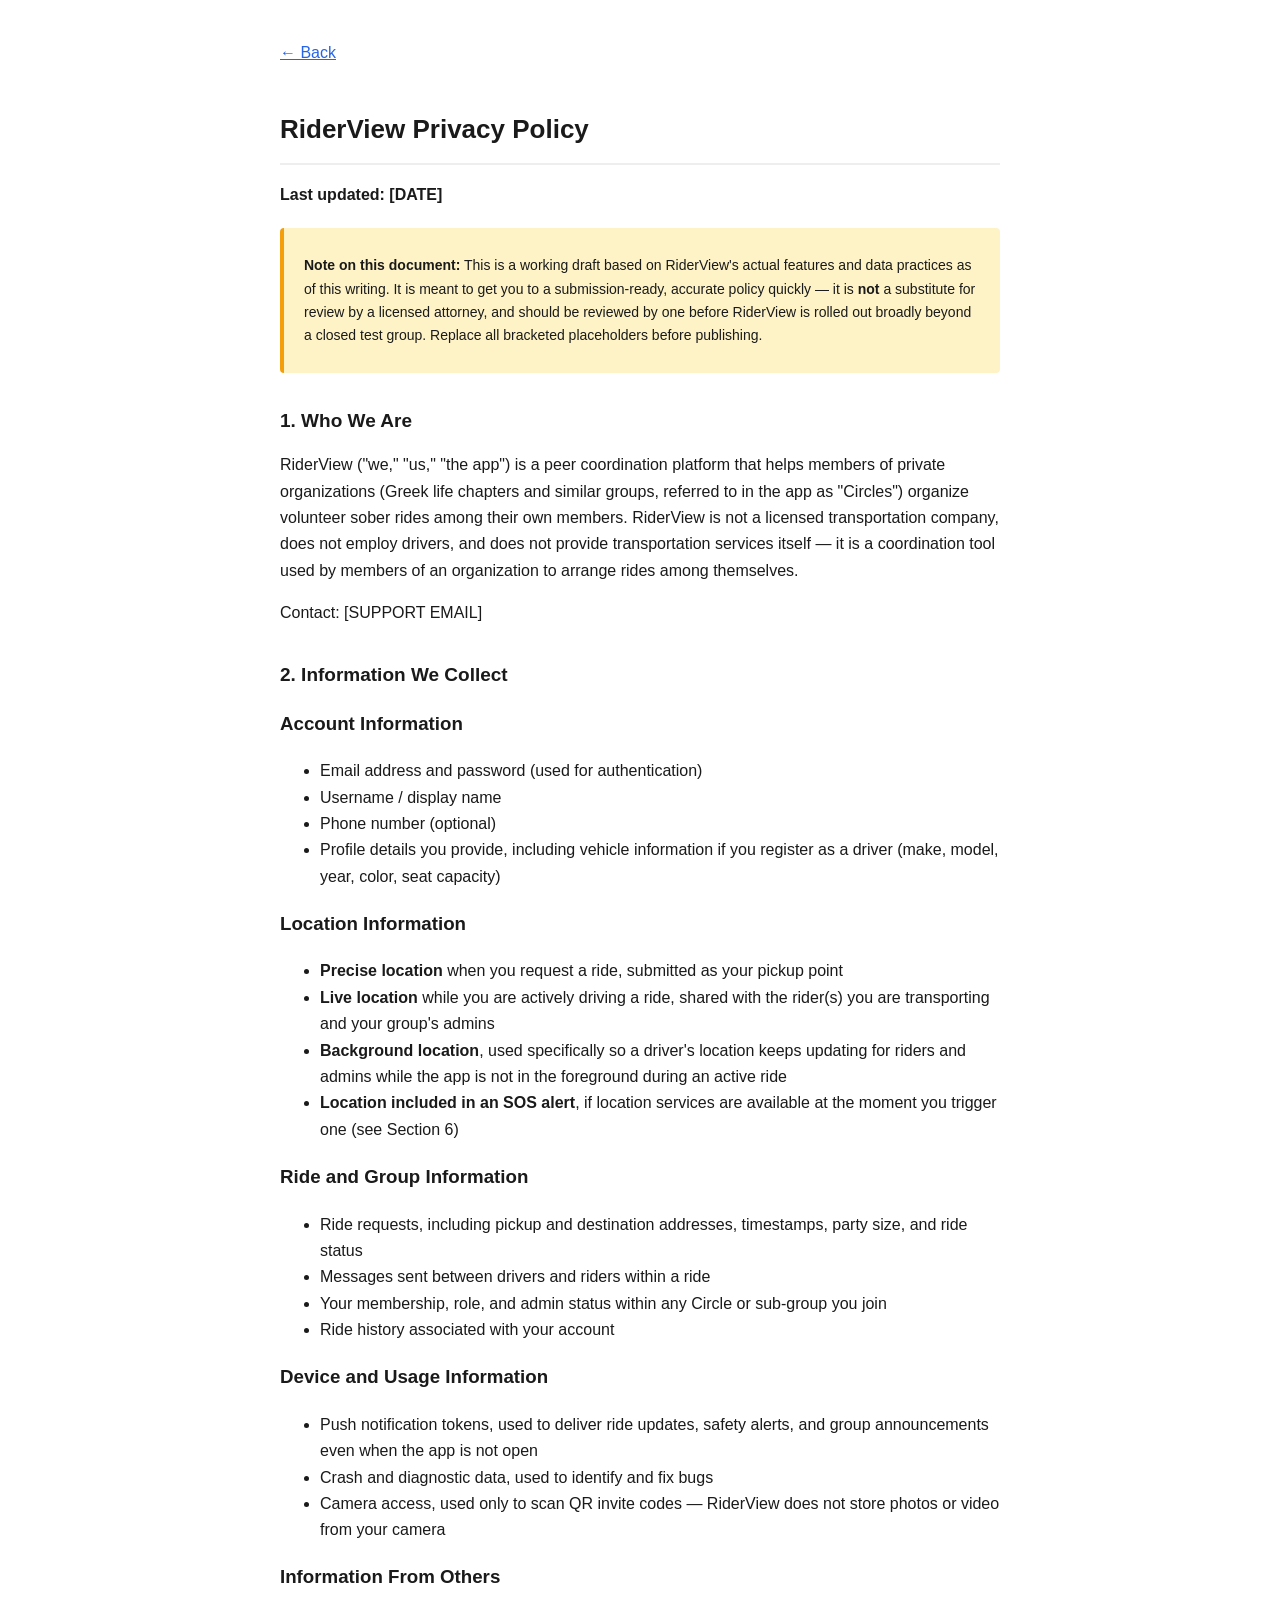
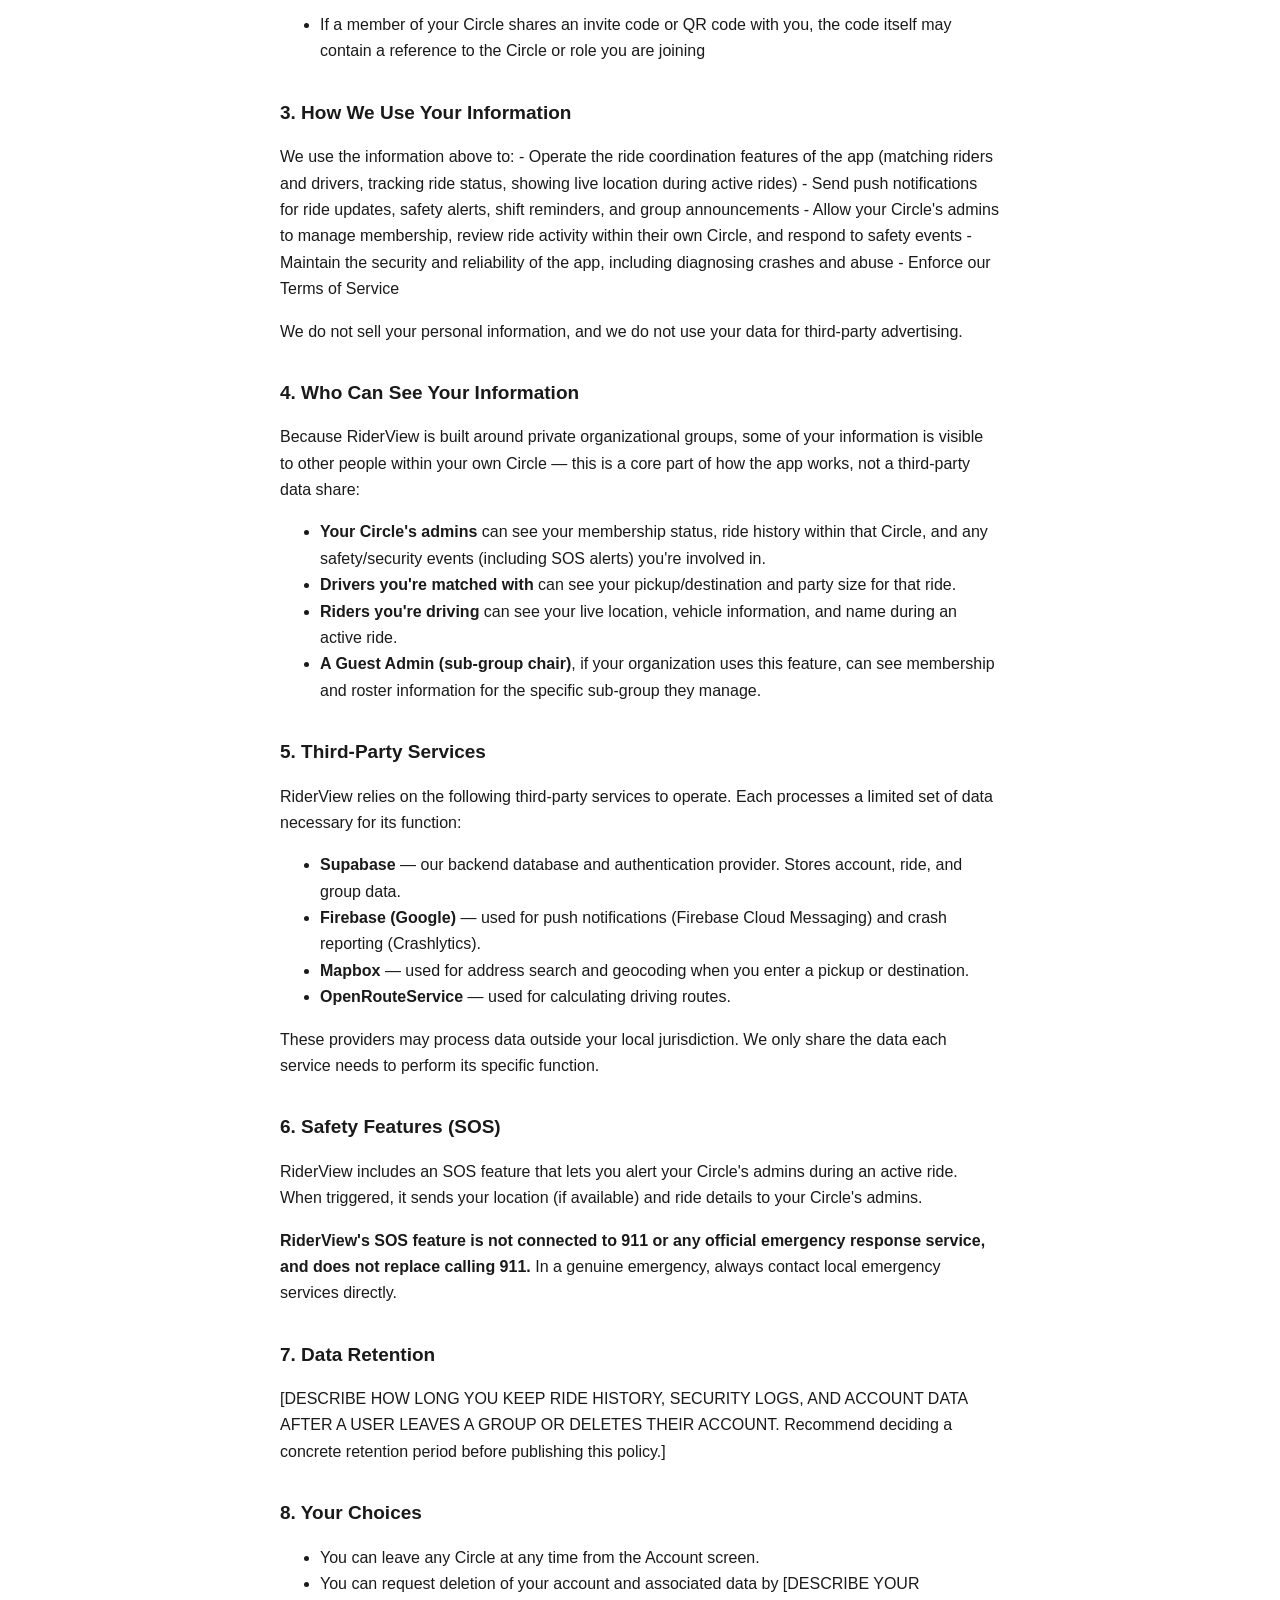
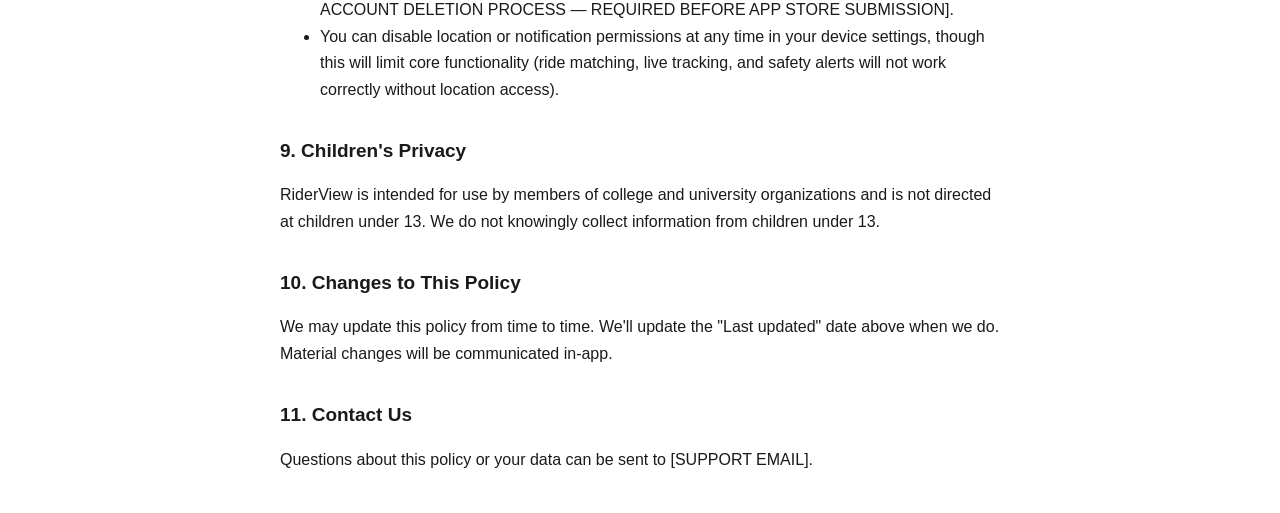
==== privacy.html @ 63050663 "Add files via upload" ====
<!DOCTYPE html>
<html lang="en">
<head>
<meta charset="UTF-8">
<meta name="viewport" content="width=device-width, initial-scale=1.0">
<title>RiderView — Privacy Policy</title>
<style>
body { font-family: -apple-system, BlinkMacSystemFont, 'Segoe UI', sans-serif; max-width: 720px; margin: 40px auto; padding: 0 24px; color: #1a1a1a; line-height: 1.65; }
h1 { font-size: 26px; border-bottom: 2px solid #eee; padding-bottom: 12px; }
h2 { font-size: 19px; margin-top: 32px; }
a { color: #2563eb; }
blockquote { background: #fef3c7; border-left: 4px solid #f59e0b; padding: 12px 20px; margin: 20px 0; border-radius: 4px; font-size: 14px; }
.back { display: inline-block; margin-bottom: 24px; }
</style>
</head>
<body>
<a class="back" href="index.html">← Back</a>
<h1>RiderView Privacy Policy</h1>
<p><strong>Last updated: [DATE]</strong></p>
<blockquote>
<p><strong>Note on this document:</strong> This is a working draft based on RiderView's actual
features and data practices as of this writing. It is meant to get you to a
submission-ready, accurate policy quickly — it is <strong>not</strong> a substitute for
review by a licensed attorney, and should be reviewed by one before RiderView
is rolled out broadly beyond a closed test group. Replace all bracketed
placeholders before publishing.</p>
</blockquote>
<h2>1. Who We Are</h2>
<p>RiderView ("we," "us," "the app") is a peer coordination platform that helps
members of private organizations (Greek life chapters and similar groups,
referred to in the app as "Circles") organize volunteer sober rides among
their own members. RiderView is not a licensed transportation company, does
not employ drivers, and does not provide transportation services itself — it
is a coordination tool used by members of an organization to arrange rides
among themselves.</p>
<p>Contact: [SUPPORT EMAIL]</p>
<h2>2. Information We Collect</h2>
<h3>Account Information</h3>
<ul>
<li>Email address and password (used for authentication)</li>
<li>Username / display name</li>
<li>Phone number (optional)</li>
<li>Profile details you provide, including vehicle information if you register
  as a driver (make, model, year, color, seat capacity)</li>
</ul>
<h3>Location Information</h3>
<ul>
<li><strong>Precise location</strong> when you request a ride, submitted as your pickup
  point</li>
<li><strong>Live location</strong> while you are actively driving a ride, shared with the
  rider(s) you are transporting and your group's admins</li>
<li><strong>Background location</strong>, used specifically so a driver's location keeps
  updating for riders and admins while the app is not in the foreground
  during an active ride</li>
<li><strong>Location included in an SOS alert</strong>, if location services are available
  at the moment you trigger one (see Section 6)</li>
</ul>
<h3>Ride and Group Information</h3>
<ul>
<li>Ride requests, including pickup and destination addresses, timestamps,
  party size, and ride status</li>
<li>Messages sent between drivers and riders within a ride</li>
<li>Your membership, role, and admin status within any Circle or sub-group you
  join</li>
<li>Ride history associated with your account</li>
</ul>
<h3>Device and Usage Information</h3>
<ul>
<li>Push notification tokens, used to deliver ride updates, safety alerts, and
  group announcements even when the app is not open</li>
<li>Crash and diagnostic data, used to identify and fix bugs</li>
<li>Camera access, used only to scan QR invite codes — RiderView does not
  store photos or video from your camera</li>
</ul>
<h3>Information From Others</h3>
<ul>
<li>If a member of your Circle shares an invite code or QR code with you, the
  code itself may contain a reference to the Circle or role you are joining</li>
</ul>
<h2>3. How We Use Your Information</h2>
<p>We use the information above to:
- Operate the ride coordination features of the app (matching riders and
  drivers, tracking ride status, showing live location during active rides)
- Send push notifications for ride updates, safety alerts, shift reminders,
  and group announcements
- Allow your Circle's admins to manage membership, review ride activity
  within their own Circle, and respond to safety events
- Maintain the security and reliability of the app, including diagnosing
  crashes and abuse
- Enforce our Terms of Service</p>
<p>We do not sell your personal information, and we do not use your data for
third-party advertising.</p>
<h2>4. Who Can See Your Information</h2>
<p>Because RiderView is built around private organizational groups, some of
your information is visible to other people within your own Circle — this is
a core part of how the app works, not a third-party data share:</p>
<ul>
<li><strong>Your Circle's admins</strong> can see your membership status, ride history
  within that Circle, and any safety/security events (including SOS alerts)
  you're involved in.</li>
<li><strong>Drivers you're matched with</strong> can see your pickup/destination and party
  size for that ride.</li>
<li><strong>Riders you're driving</strong> can see your live location, vehicle information,
  and name during an active ride.</li>
<li><strong>A Guest Admin (sub-group chair)</strong>, if your organization uses this
  feature, can see membership and roster information for the specific
  sub-group they manage.</li>
</ul>
<h2>5. Third-Party Services</h2>
<p>RiderView relies on the following third-party services to operate. Each
processes a limited set of data necessary for its function:</p>
<ul>
<li><strong>Supabase</strong> — our backend database and authentication provider. Stores
  account, ride, and group data.</li>
<li><strong>Firebase (Google)</strong> — used for push notifications (Firebase Cloud
  Messaging) and crash reporting (Crashlytics).</li>
<li><strong>Mapbox</strong> — used for address search and geocoding when you enter a
  pickup or destination.</li>
<li><strong>OpenRouteService</strong> — used for calculating driving routes.</li>
</ul>
<p>These providers may process data outside your local jurisdiction. We only
share the data each service needs to perform its specific function.</p>
<h2>6. Safety Features (SOS)</h2>
<p>RiderView includes an SOS feature that lets you alert your Circle's admins
during an active ride. When triggered, it sends your location (if available)
and ride details to your Circle's admins.</p>
<p><strong>RiderView's SOS feature is not connected to 911 or any official emergency
response service, and does not replace calling 911.</strong> In a genuine emergency,
always contact local emergency services directly.</p>
<h2>7. Data Retention</h2>
<p>[DESCRIBE HOW LONG YOU KEEP RIDE HISTORY, SECURITY LOGS, AND ACCOUNT DATA
AFTER A USER LEAVES A GROUP OR DELETES THEIR ACCOUNT. Recommend deciding a
concrete retention period before publishing this policy.]</p>
<h2>8. Your Choices</h2>
<ul>
<li>You can leave any Circle at any time from the Account screen.</li>
<li>You can request deletion of your account and associated data by [DESCRIBE
  YOUR ACCOUNT DELETION PROCESS — REQUIRED BEFORE APP STORE SUBMISSION].</li>
<li>You can disable location or notification permissions at any time in your
  device settings, though this will limit core functionality (ride
  matching, live tracking, and safety alerts will not work correctly
  without location access).</li>
</ul>
<h2>9. Children's Privacy</h2>
<p>RiderView is intended for use by members of college and university
organizations and is not directed at children under 13. We do not knowingly
collect information from children under 13.</p>
<h2>10. Changes to This Policy</h2>
<p>We may update this policy from time to time. We'll update the "Last updated"
date above when we do. Material changes will be communicated in-app.</p>
<h2>11. Contact Us</h2>
<p>Questions about this policy or your data can be sent to [SUPPORT EMAIL].</p>
</body>
</html>
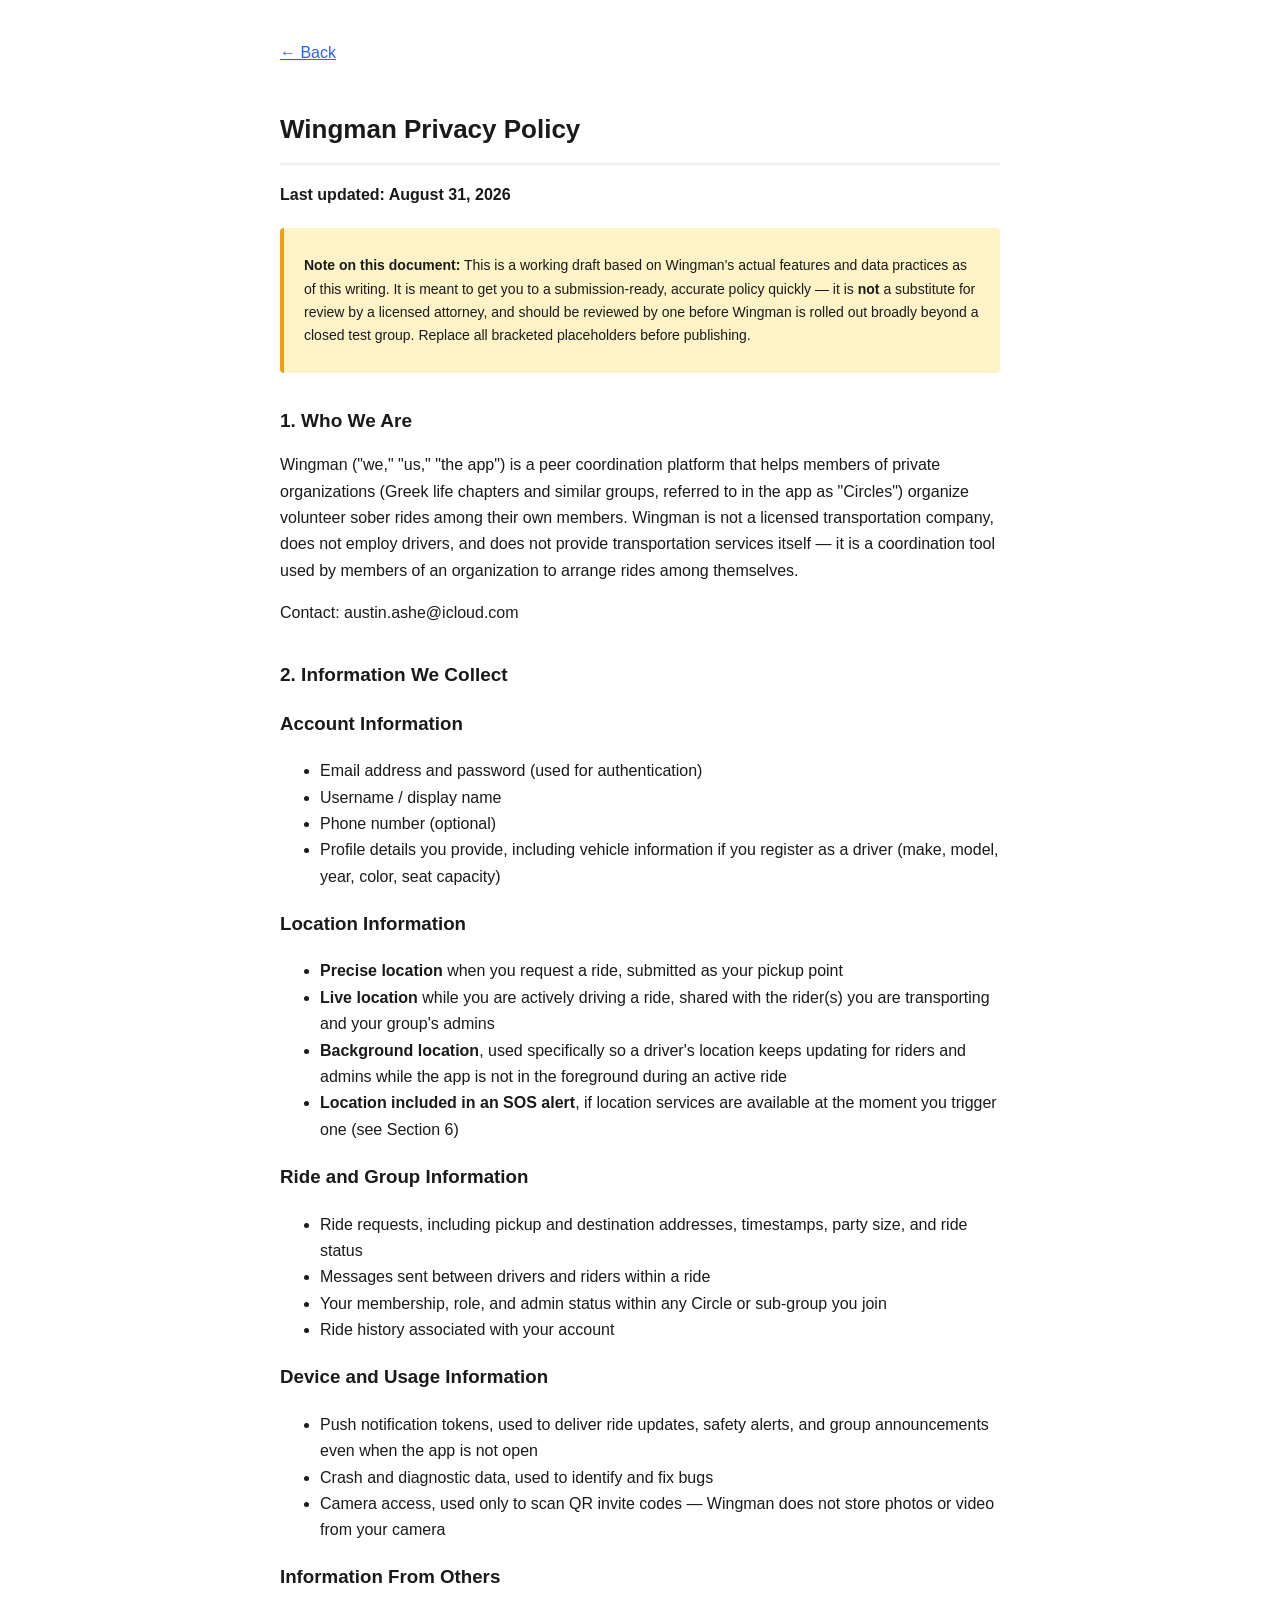
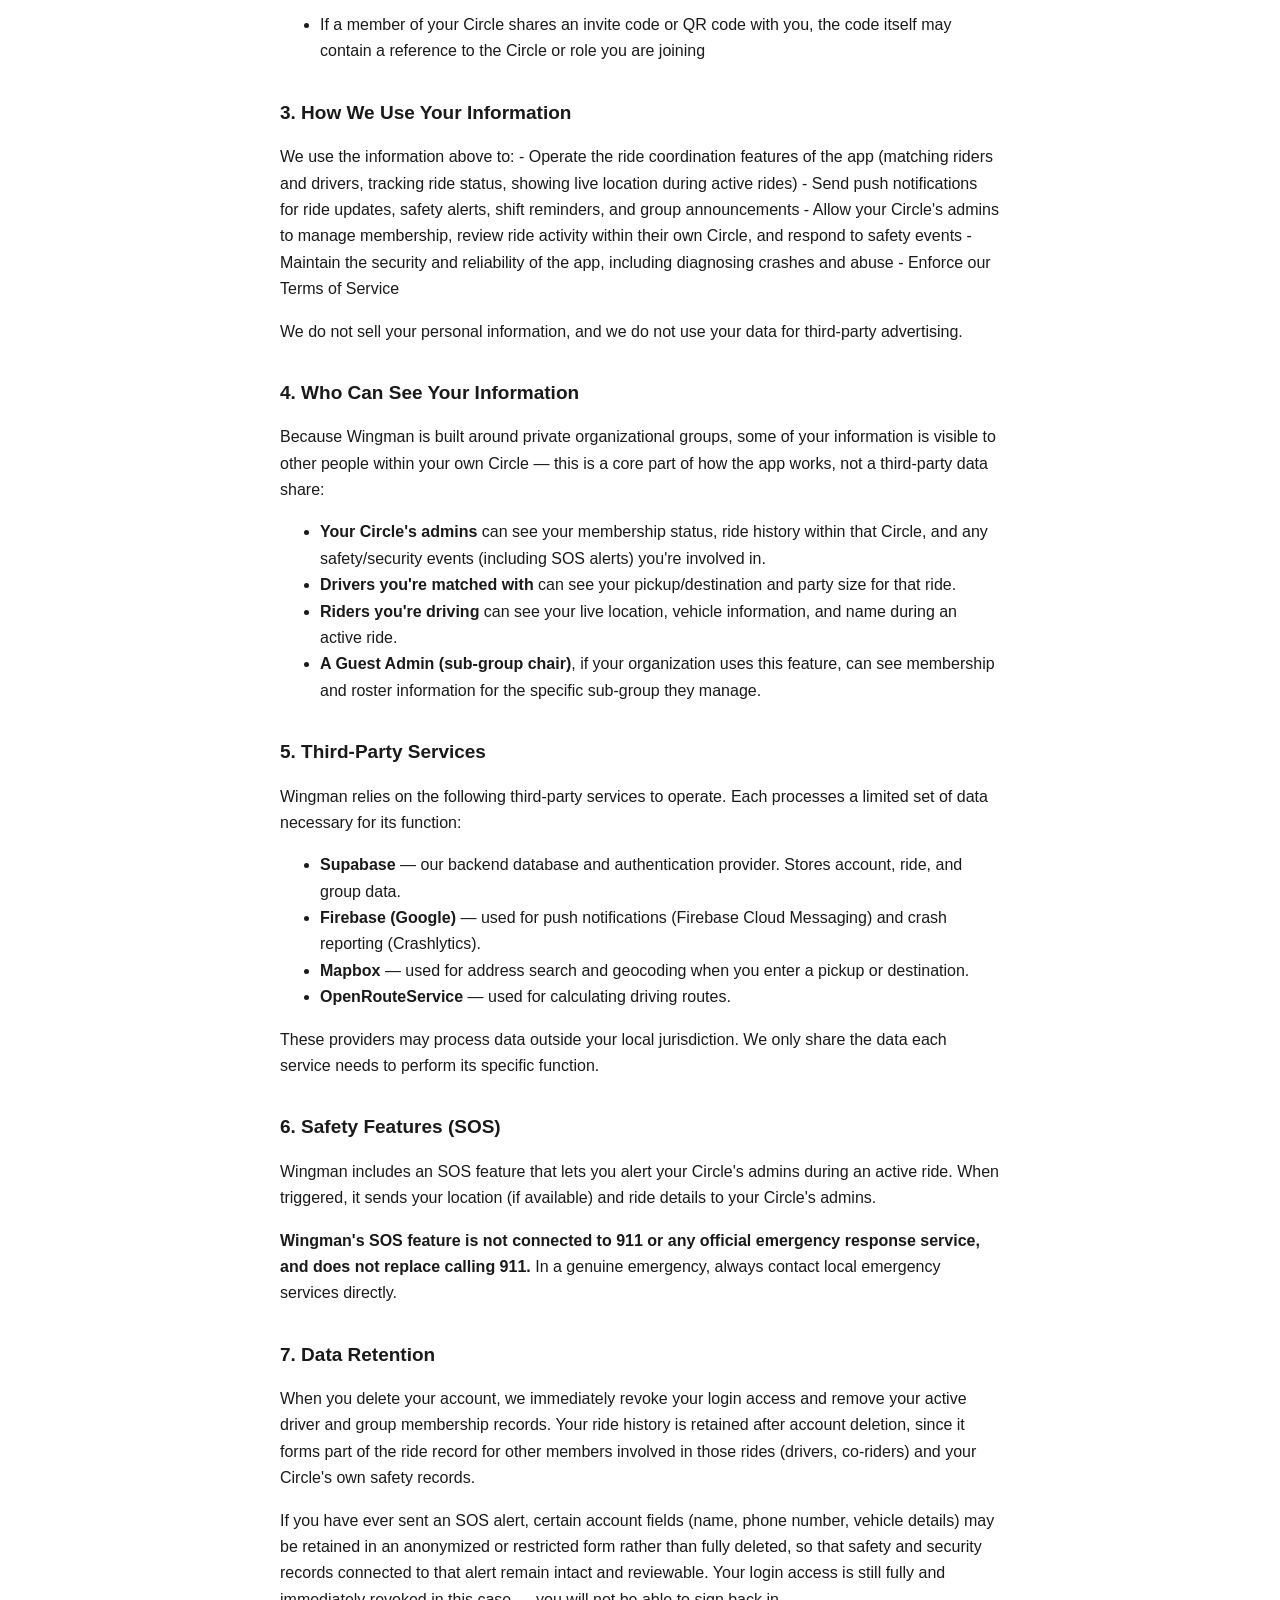
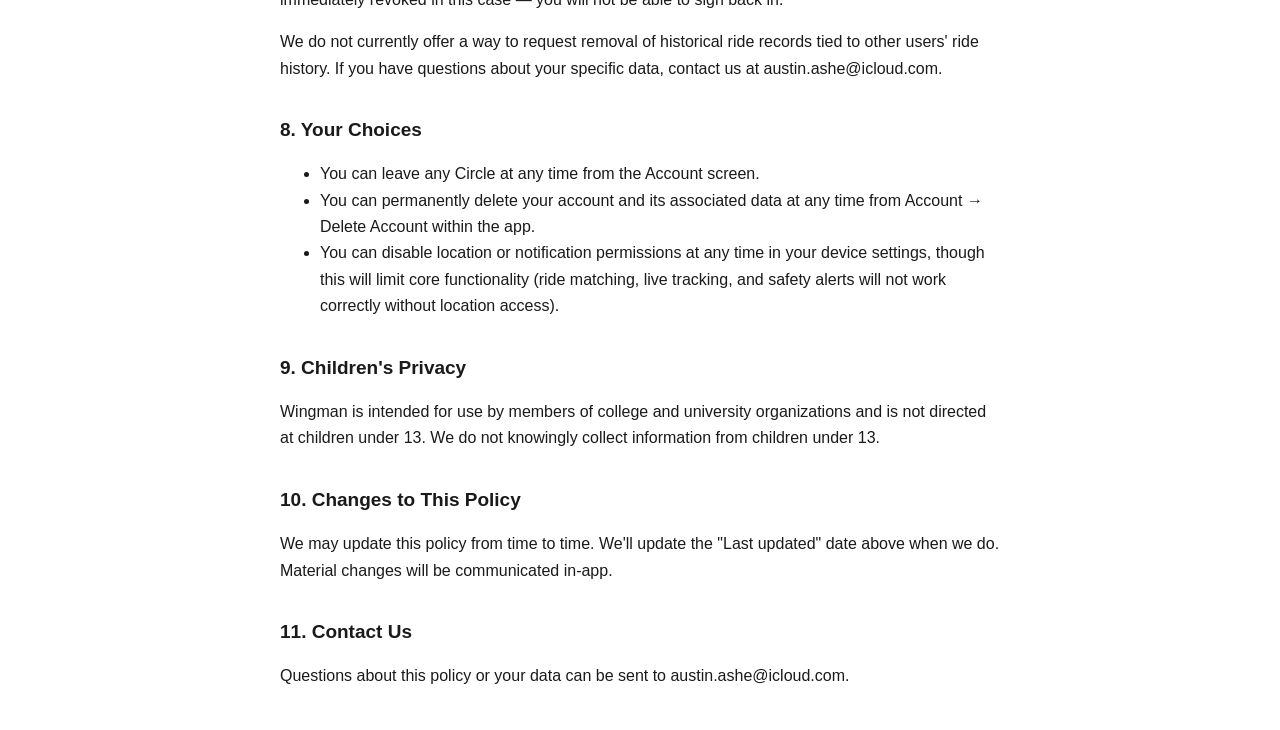
==== commit 8cf4a04b: "Replace RiderView privacy policy with Wingman policy" ====
--- a/privacy.html
+++ b/privacy.html
@@ -3,7 +3,7 @@
 <head>
 <meta charset="UTF-8">
 <meta name="viewport" content="width=device-width, initial-scale=1.0">
-<title>RiderView — Privacy Policy</title>
+<title>Wingman — Privacy Policy</title>
 <style>
 body { font-family: -apple-system, BlinkMacSystemFont, 'Segoe UI', sans-serif; max-width: 720px; margin: 40px auto; padding: 0 24px; color: #1a1a1a; line-height: 1.65; }
 h1 { font-size: 26px; border-bottom: 2px solid #eee; padding-bottom: 12px; }
@@ -15,25 +15,25 @@
 </head>
 <body>
 <a class="back" href="index.html">← Back</a>
-<h1>RiderView Privacy Policy</h1>
-<p><strong>Last updated: [DATE]</strong></p>
+<h1>Wingman Privacy Policy</h1>
+<p><strong>Last updated: August 31, 2026</strong></p>
 <blockquote>
-<p><strong>Note on this document:</strong> This is a working draft based on RiderView's actual
+<p><strong>Note on this document:</strong> This is a working draft based on Wingman's actual
 features and data practices as of this writing. It is meant to get you to a
 submission-ready, accurate policy quickly — it is <strong>not</strong> a substitute for
-review by a licensed attorney, and should be reviewed by one before RiderView
+review by a licensed attorney, and should be reviewed by one before Wingman
 is rolled out broadly beyond a closed test group. Replace all bracketed
 placeholders before publishing.</p>
 </blockquote>
 <h2>1. Who We Are</h2>
-<p>RiderView ("we," "us," "the app") is a peer coordination platform that helps
+<p>Wingman ("we," "us," "the app") is a peer coordination platform that helps
 members of private organizations (Greek life chapters and similar groups,
 referred to in the app as "Circles") organize volunteer sober rides among
-their own members. RiderView is not a licensed transportation company, does
+their own members. Wingman is not a licensed transportation company, does
 not employ drivers, and does not provide transportation services itself — it
 is a coordination tool used by members of an organization to arrange rides
 among themselves.</p>
-<p>Contact: [SUPPORT EMAIL]</p>
+<p>Contact: austin.ashe@icloud.com</p>
 <h2>2. Information We Collect</h2>
 <h3>Account Information</h3>
 <ul>
@@ -69,7 +69,7 @@
 <li>Push notification tokens, used to deliver ride updates, safety alerts, and
   group announcements even when the app is not open</li>
 <li>Crash and diagnostic data, used to identify and fix bugs</li>
-<li>Camera access, used only to scan QR invite codes — RiderView does not
+<li>Camera access, used only to scan QR invite codes — Wingman does not
   store photos or video from your camera</li>
 </ul>
 <h3>Information From Others</h3>
@@ -91,7 +91,7 @@
 <p>We do not sell your personal information, and we do not use your data for
 third-party advertising.</p>
 <h2>4. Who Can See Your Information</h2>
-<p>Because RiderView is built around private organizational groups, some of
+<p>Because Wingman is built around private organizational groups, some of
 your information is visible to other people within your own Circle — this is
 a core part of how the app works, not a third-party data share:</p>
 <ul>
@@ -107,7 +107,7 @@
   sub-group they manage.</li>
 </ul>
 <h2>5. Third-Party Services</h2>
-<p>RiderView relies on the following third-party services to operate. Each
+<p>Wingman relies on the following third-party services to operate. Each
 processes a limited set of data necessary for its function:</p>
 <ul>
 <li><strong>Supabase</strong> — our backend database and authentication provider. Stores
@@ -121,34 +121,44 @@
 <p>These providers may process data outside your local jurisdiction. We only
 share the data each service needs to perform its specific function.</p>
 <h2>6. Safety Features (SOS)</h2>
-<p>RiderView includes an SOS feature that lets you alert your Circle's admins
+<p>Wingman includes an SOS feature that lets you alert your Circle's admins
 during an active ride. When triggered, it sends your location (if available)
 and ride details to your Circle's admins.</p>
-<p><strong>RiderView's SOS feature is not connected to 911 or any official emergency
+<p><strong>Wingman's SOS feature is not connected to 911 or any official emergency
 response service, and does not replace calling 911.</strong> In a genuine emergency,
 always contact local emergency services directly.</p>
 <h2>7. Data Retention</h2>
-<p>[DESCRIBE HOW LONG YOU KEEP RIDE HISTORY, SECURITY LOGS, AND ACCOUNT DATA
-AFTER A USER LEAVES A GROUP OR DELETES THEIR ACCOUNT. Recommend deciding a
-concrete retention period before publishing this policy.]</p>
+<p>When you delete your account, we immediately revoke your login access and
+remove your active driver and group membership records. Your ride history
+is retained after account deletion, since it forms part of the ride record
+for other members involved in those rides (drivers, co-riders) and your
+Circle's own safety records.</p>
+<p>If you have ever sent an SOS alert, certain account fields (name, phone
+number, vehicle details) may be retained in an anonymized or restricted
+form rather than fully deleted, so that safety and security records
+connected to that alert remain intact and reviewable. Your login access is
+still fully and immediately revoked in this case — you will not be able to
+sign back in.</p>
+<p>We do not currently offer a way to request removal of historical ride
+records tied to other users' ride history. If you have questions about
+your specific data, contact us at austin.ashe@icloud.com.</p>
 <h2>8. Your Choices</h2>
 <ul>
 <li>You can leave any Circle at any time from the Account screen.</li>
-<li>You can request deletion of your account and associated data by [DESCRIBE
-  YOUR ACCOUNT DELETION PROCESS — REQUIRED BEFORE APP STORE SUBMISSION].</li>
+<li>You can permanently delete your account and its associated data at any time from Account &rarr; Delete Account within the app.</li>
 <li>You can disable location or notification permissions at any time in your
   device settings, though this will limit core functionality (ride
   matching, live tracking, and safety alerts will not work correctly
   without location access).</li>
 </ul>
 <h2>9. Children's Privacy</h2>
-<p>RiderView is intended for use by members of college and university
+<p>Wingman is intended for use by members of college and university
 organizations and is not directed at children under 13. We do not knowingly
 collect information from children under 13.</p>
 <h2>10. Changes to This Policy</h2>
 <p>We may update this policy from time to time. We'll update the "Last updated"
 date above when we do. Material changes will be communicated in-app.</p>
 <h2>11. Contact Us</h2>
-<p>Questions about this policy or your data can be sent to [SUPPORT EMAIL].</p>
+<p>Questions about this policy or your data can be sent to austin.ashe@icloud.com.</p>
 </body>
 </html>
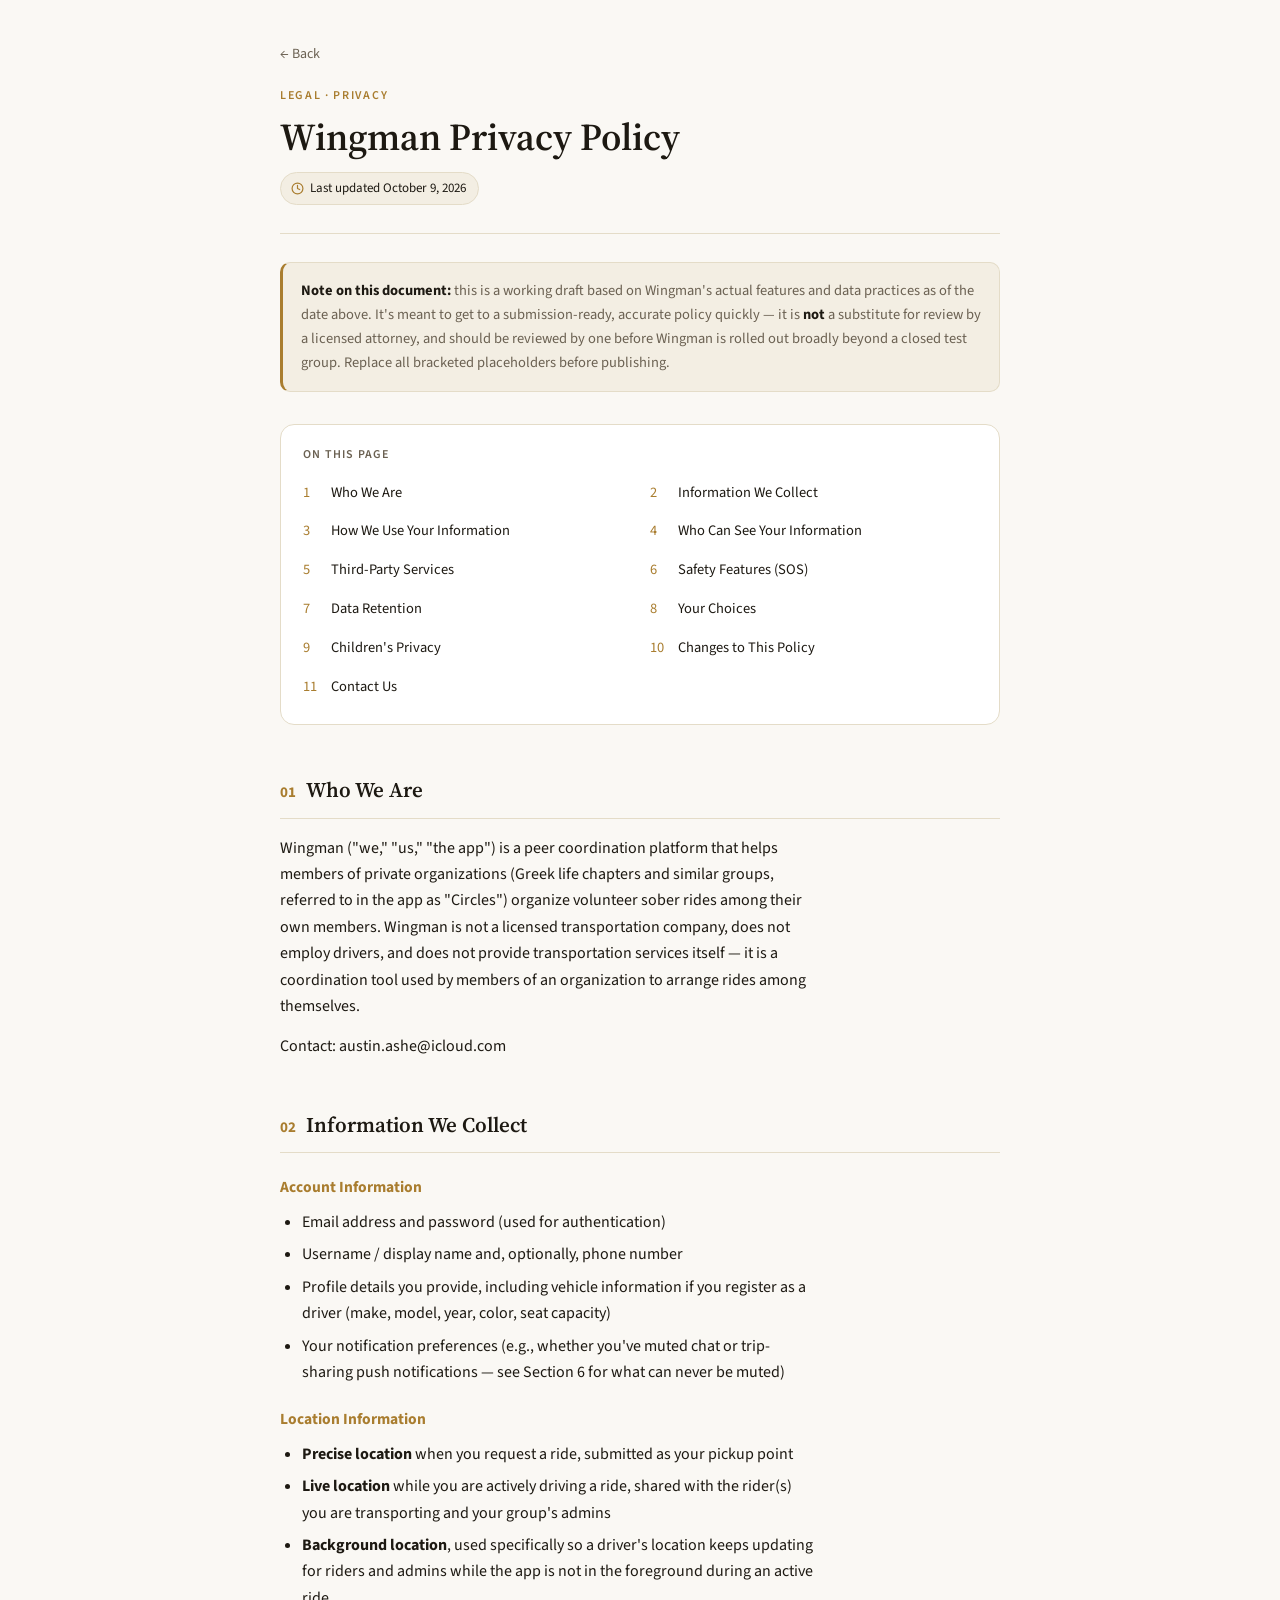
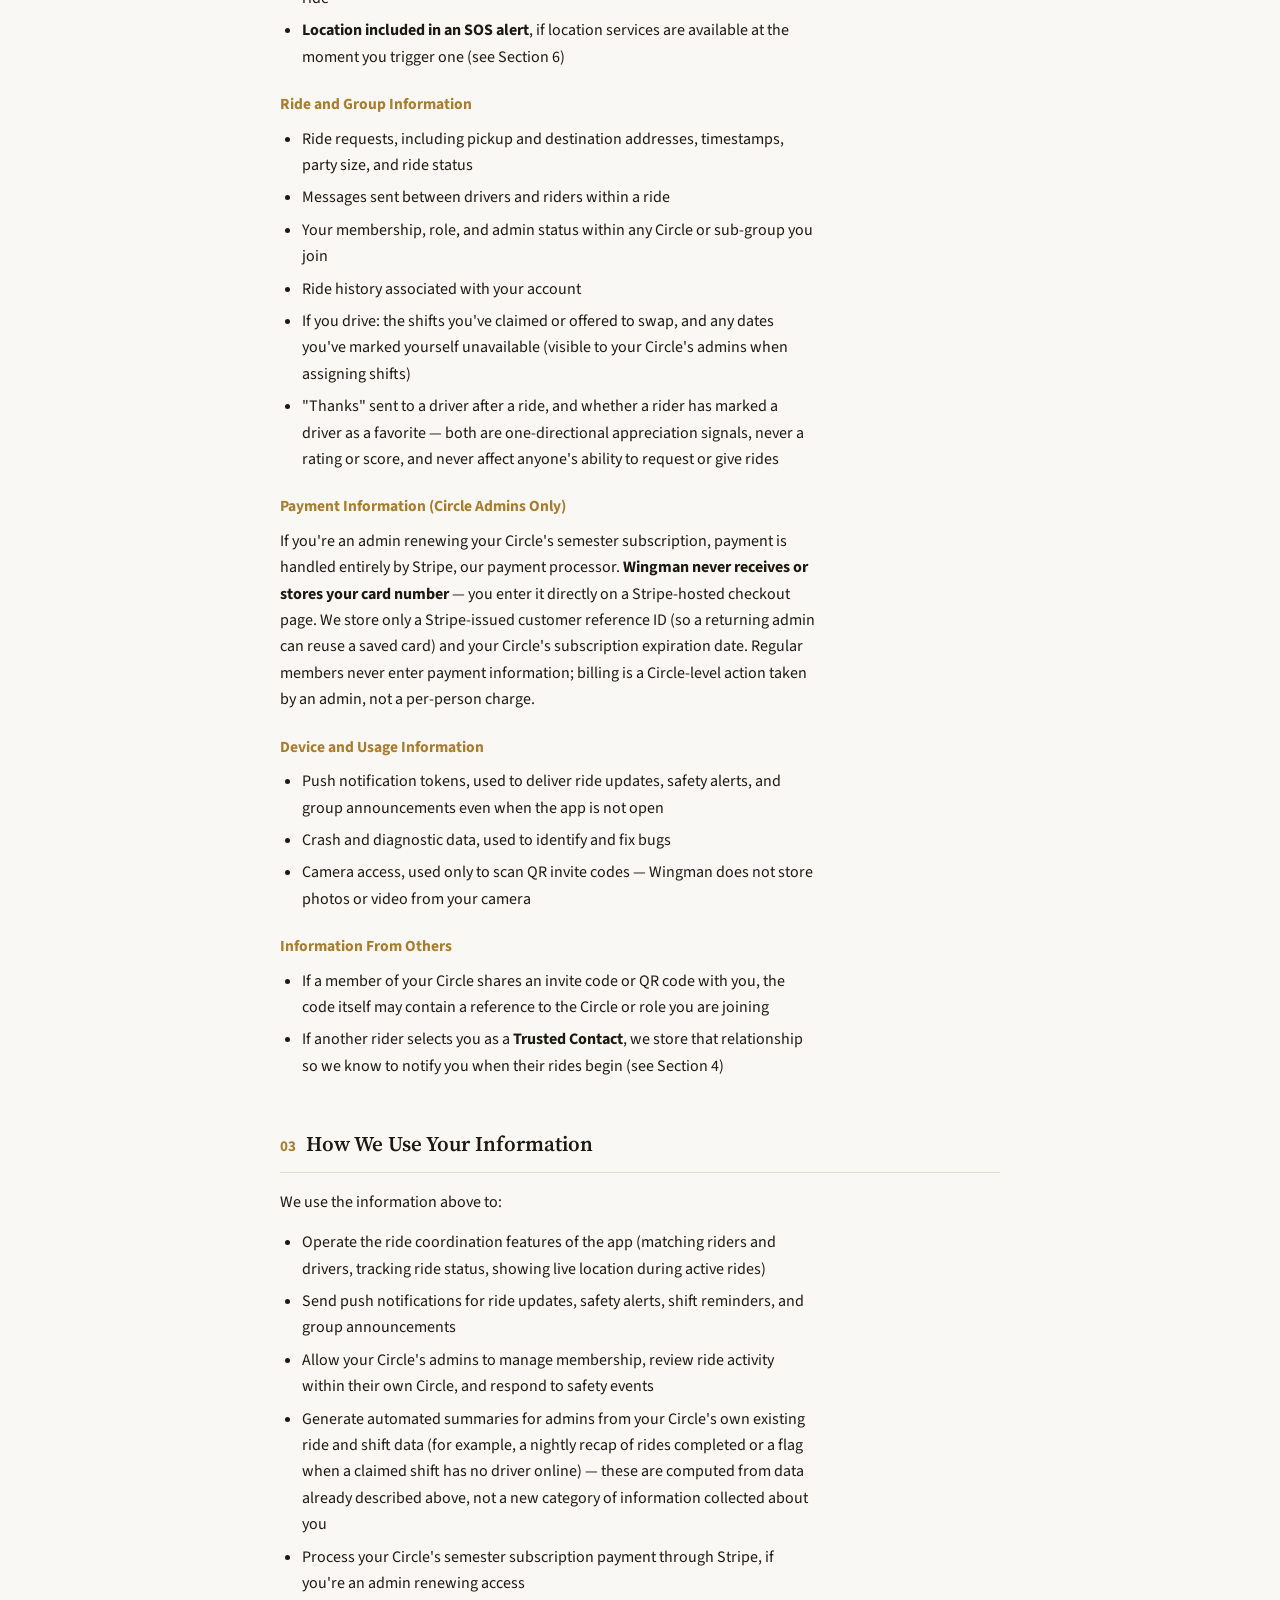
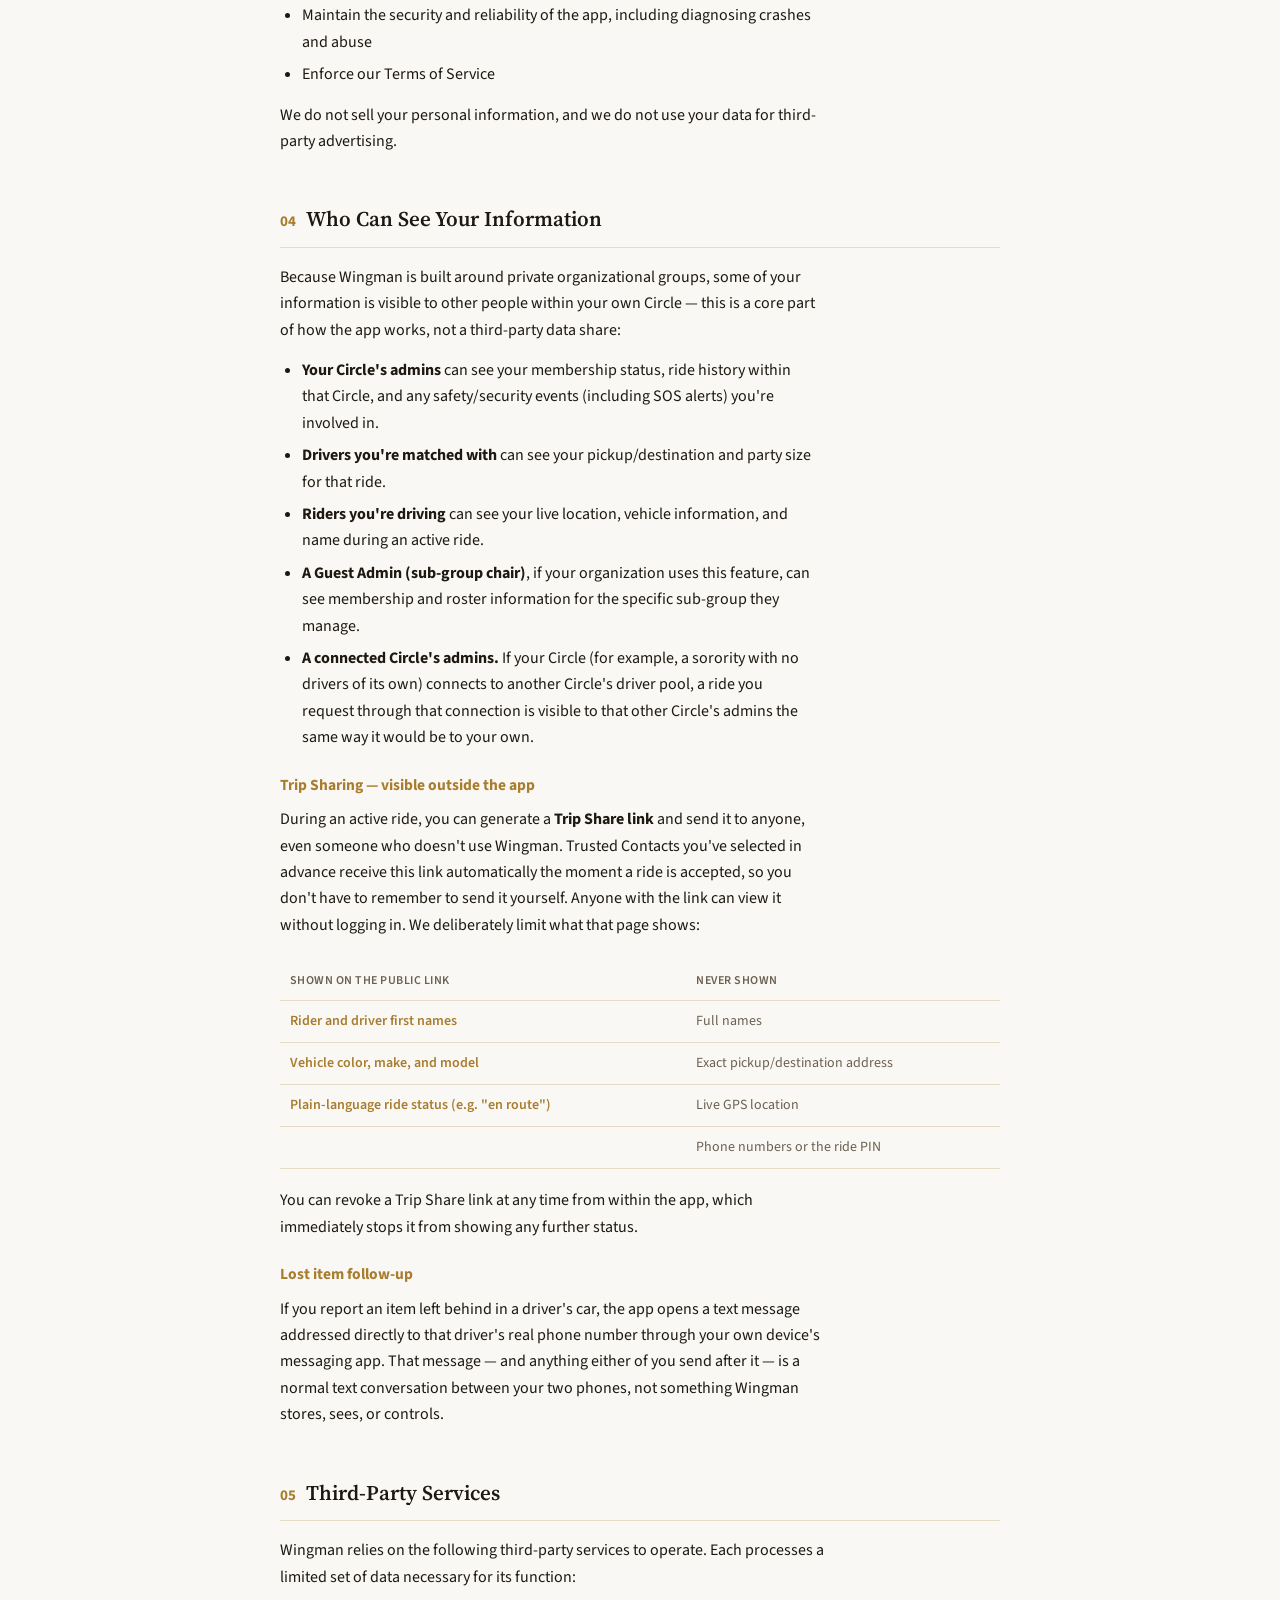
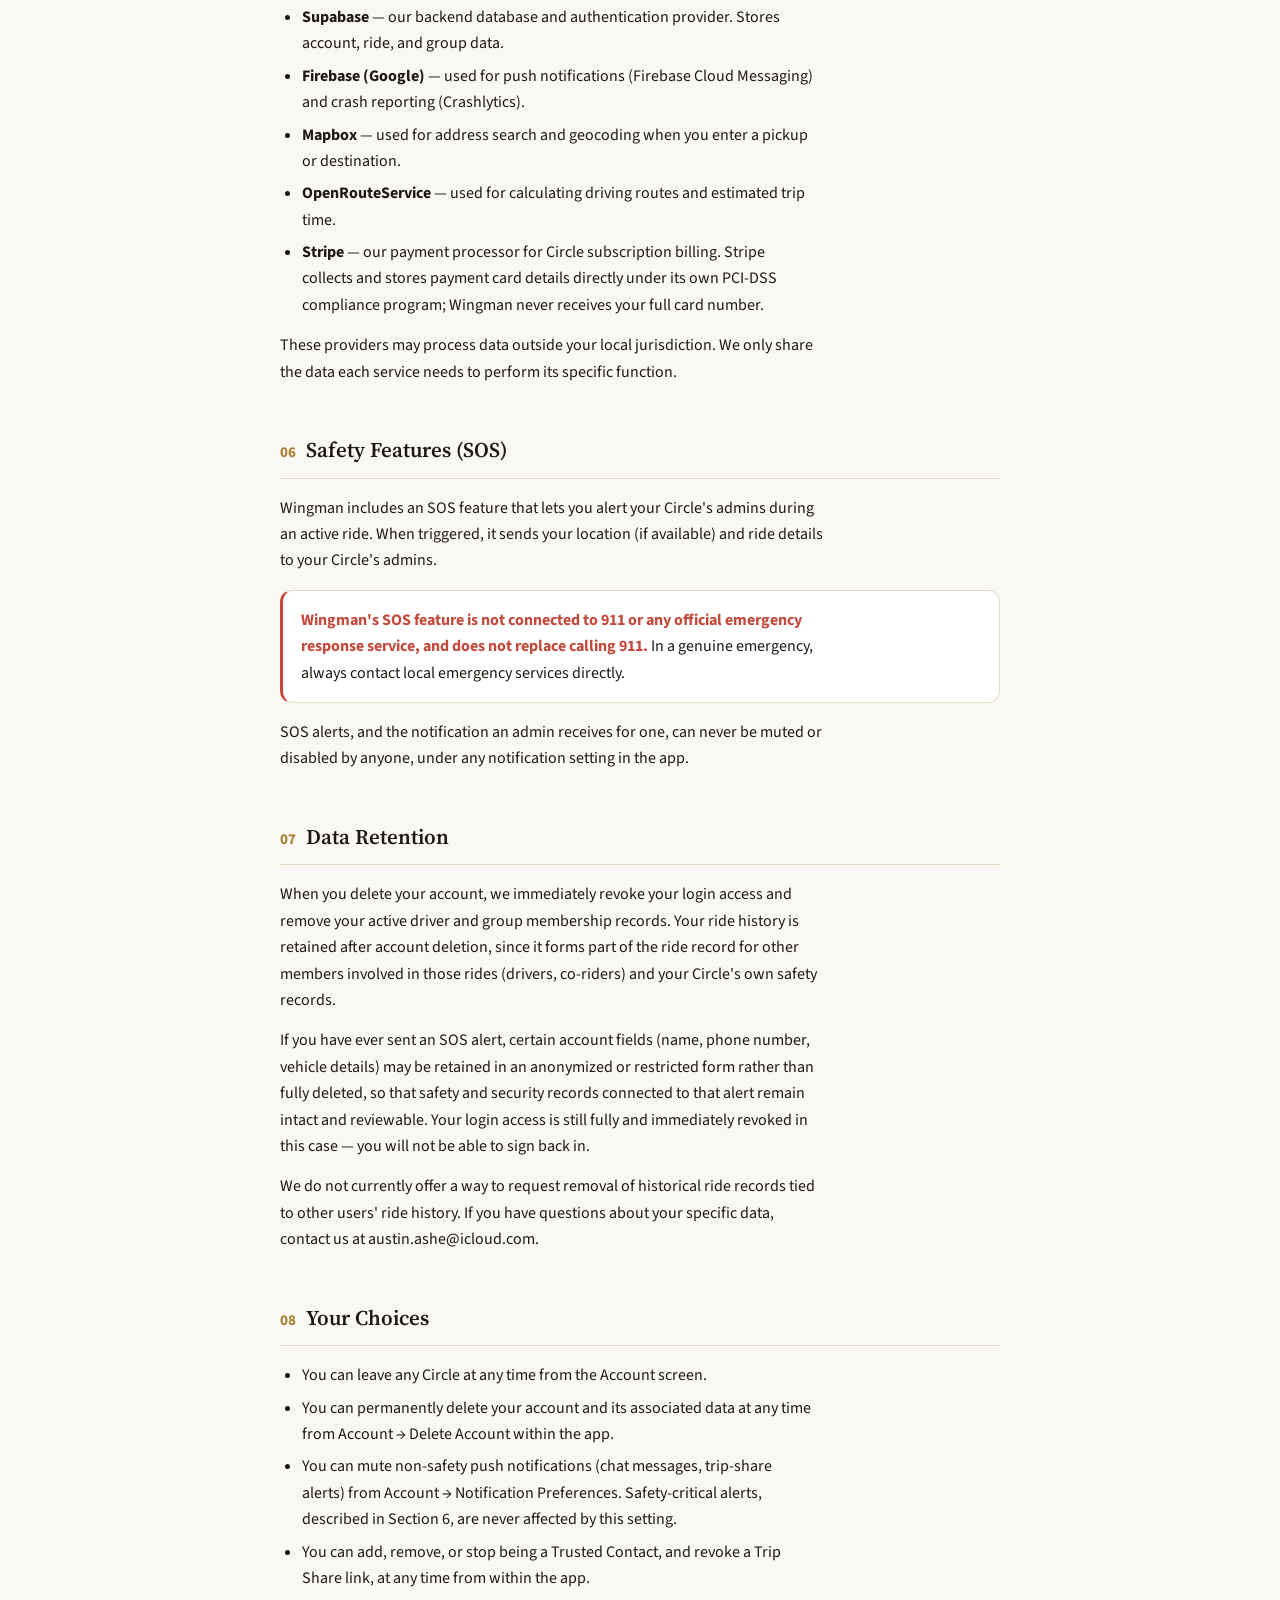
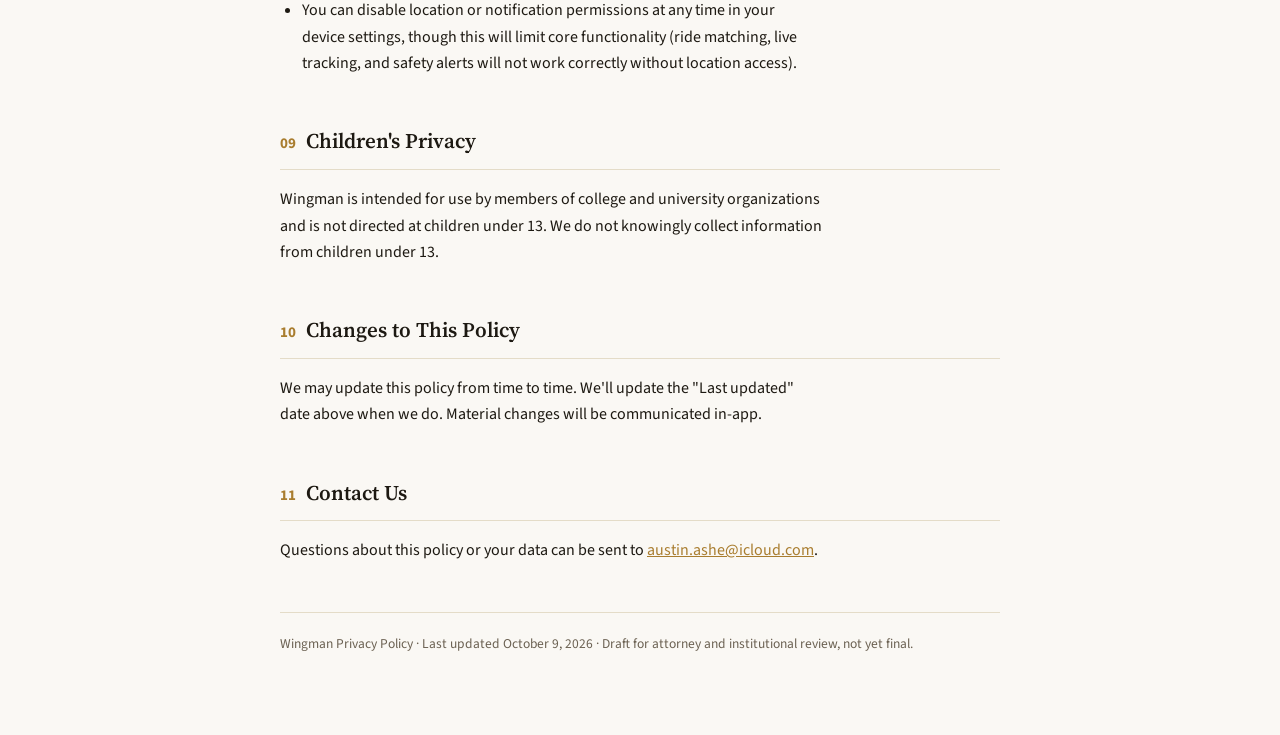
==== commit df08779e: "Redesign privacy/terms/support/index with shared document system, update privacy and terms for V3 fe" ====
--- a/privacy.html
+++ b/privacy.html
@@ -1,164 +1,202 @@
-<!DOCTYPE html>
-<html lang="en">
-<head>
-<meta charset="UTF-8">
-<meta name="viewport" content="width=device-width, initial-scale=1.0">
-<title>Wingman — Privacy Policy</title>
-<style>
-body { font-family: -apple-system, BlinkMacSystemFont, 'Segoe UI', sans-serif; max-width: 720px; margin: 40px auto; padding: 0 24px; color: #1a1a1a; line-height: 1.65; }
-h1 { font-size: 26px; border-bottom: 2px solid #eee; padding-bottom: 12px; }
-h2 { font-size: 19px; margin-top: 32px; }
-a { color: #2563eb; }
-blockquote { background: #fef3c7; border-left: 4px solid #f59e0b; padding: 12px 20px; margin: 20px 0; border-radius: 4px; font-size: 14px; }
-.back { display: inline-block; margin-bottom: 24px; }
-</style>
-</head>
-<body>
-<a class="back" href="index.html">← Back</a>
-<h1>Wingman Privacy Policy</h1>
-<p><strong>Last updated: August 31, 2026</strong></p>
-<blockquote>
-<p><strong>Note on this document:</strong> This is a working draft based on Wingman's actual
-features and data practices as of this writing. It is meant to get you to a
-submission-ready, accurate policy quickly — it is <strong>not</strong> a substitute for
-review by a licensed attorney, and should be reviewed by one before Wingman
-is rolled out broadly beyond a closed test group. Replace all bracketed
-placeholders before publishing.</p>
-</blockquote>
-<h2>1. Who We Are</h2>
-<p>Wingman ("we," "us," "the app") is a peer coordination platform that helps
-members of private organizations (Greek life chapters and similar groups,
-referred to in the app as "Circles") organize volunteer sober rides among
-their own members. Wingman is not a licensed transportation company, does
-not employ drivers, and does not provide transportation services itself — it
-is a coordination tool used by members of an organization to arrange rides
-among themselves.</p>
-<p>Contact: austin.ashe@icloud.com</p>
-<h2>2. Information We Collect</h2>
-<h3>Account Information</h3>
-<ul>
-<li>Email address and password (used for authentication)</li>
-<li>Username / display name</li>
-<li>Phone number (optional)</li>
-<li>Profile details you provide, including vehicle information if you register
-  as a driver (make, model, year, color, seat capacity)</li>
-</ul>
-<h3>Location Information</h3>
-<ul>
-<li><strong>Precise location</strong> when you request a ride, submitted as your pickup
-  point</li>
-<li><strong>Live location</strong> while you are actively driving a ride, shared with the
-  rider(s) you are transporting and your group's admins</li>
-<li><strong>Background location</strong>, used specifically so a driver's location keeps
-  updating for riders and admins while the app is not in the foreground
-  during an active ride</li>
-<li><strong>Location included in an SOS alert</strong>, if location services are available
-  at the moment you trigger one (see Section 6)</li>
-</ul>
-<h3>Ride and Group Information</h3>
-<ul>
-<li>Ride requests, including pickup and destination addresses, timestamps,
-  party size, and ride status</li>
-<li>Messages sent between drivers and riders within a ride</li>
-<li>Your membership, role, and admin status within any Circle or sub-group you
-  join</li>
-<li>Ride history associated with your account</li>
-</ul>
-<h3>Device and Usage Information</h3>
-<ul>
-<li>Push notification tokens, used to deliver ride updates, safety alerts, and
-  group announcements even when the app is not open</li>
-<li>Crash and diagnostic data, used to identify and fix bugs</li>
-<li>Camera access, used only to scan QR invite codes — Wingman does not
-  store photos or video from your camera</li>
-</ul>
-<h3>Information From Others</h3>
-<ul>
-<li>If a member of your Circle shares an invite code or QR code with you, the
-  code itself may contain a reference to the Circle or role you are joining</li>
-</ul>
-<h2>3. How We Use Your Information</h2>
-<p>We use the information above to:
-- Operate the ride coordination features of the app (matching riders and
-  drivers, tracking ride status, showing live location during active rides)
-- Send push notifications for ride updates, safety alerts, shift reminders,
-  and group announcements
-- Allow your Circle's admins to manage membership, review ride activity
-  within their own Circle, and respond to safety events
-- Maintain the security and reliability of the app, including diagnosing
-  crashes and abuse
-- Enforce our Terms of Service</p>
-<p>We do not sell your personal information, and we do not use your data for
-third-party advertising.</p>
-<h2>4. Who Can See Your Information</h2>
-<p>Because Wingman is built around private organizational groups, some of
-your information is visible to other people within your own Circle — this is
-a core part of how the app works, not a third-party data share:</p>
-<ul>
-<li><strong>Your Circle's admins</strong> can see your membership status, ride history
-  within that Circle, and any safety/security events (including SOS alerts)
-  you're involved in.</li>
-<li><strong>Drivers you're matched with</strong> can see your pickup/destination and party
-  size for that ride.</li>
-<li><strong>Riders you're driving</strong> can see your live location, vehicle information,
-  and name during an active ride.</li>
-<li><strong>A Guest Admin (sub-group chair)</strong>, if your organization uses this
-  feature, can see membership and roster information for the specific
-  sub-group they manage.</li>
-</ul>
-<h2>5. Third-Party Services</h2>
-<p>Wingman relies on the following third-party services to operate. Each
-processes a limited set of data necessary for its function:</p>
-<ul>
-<li><strong>Supabase</strong> — our backend database and authentication provider. Stores
-  account, ride, and group data.</li>
-<li><strong>Firebase (Google)</strong> — used for push notifications (Firebase Cloud
-  Messaging) and crash reporting (Crashlytics).</li>
-<li><strong>Mapbox</strong> — used for address search and geocoding when you enter a
-  pickup or destination.</li>
-<li><strong>OpenRouteService</strong> — used for calculating driving routes.</li>
-</ul>
-<p>These providers may process data outside your local jurisdiction. We only
-share the data each service needs to perform its specific function.</p>
-<h2>6. Safety Features (SOS)</h2>
-<p>Wingman includes an SOS feature that lets you alert your Circle's admins
-during an active ride. When triggered, it sends your location (if available)
-and ride details to your Circle's admins.</p>
-<p><strong>Wingman's SOS feature is not connected to 911 or any official emergency
-response service, and does not replace calling 911.</strong> In a genuine emergency,
-always contact local emergency services directly.</p>
-<h2>7. Data Retention</h2>
-<p>When you delete your account, we immediately revoke your login access and
-remove your active driver and group membership records. Your ride history
-is retained after account deletion, since it forms part of the ride record
-for other members involved in those rides (drivers, co-riders) and your
-Circle's own safety records.</p>
-<p>If you have ever sent an SOS alert, certain account fields (name, phone
-number, vehicle details) may be retained in an anonymized or restricted
-form rather than fully deleted, so that safety and security records
-connected to that alert remain intact and reviewable. Your login access is
-still fully and immediately revoked in this case — you will not be able to
-sign back in.</p>
-<p>We do not currently offer a way to request removal of historical ride
-records tied to other users' ride history. If you have questions about
-your specific data, contact us at austin.ashe@icloud.com.</p>
-<h2>8. Your Choices</h2>
-<ul>
-<li>You can leave any Circle at any time from the Account screen.</li>
-<li>You can permanently delete your account and its associated data at any time from Account &rarr; Delete Account within the app.</li>
-<li>You can disable location or notification permissions at any time in your
-  device settings, though this will limit core functionality (ride
-  matching, live tracking, and safety alerts will not work correctly
-  without location access).</li>
-</ul>
-<h2>9. Children's Privacy</h2>
-<p>Wingman is intended for use by members of college and university
-organizations and is not directed at children under 13. We do not knowingly
-collect information from children under 13.</p>
-<h2>10. Changes to This Policy</h2>
-<p>We may update this policy from time to time. We'll update the "Last updated"
-date above when we do. Material changes will be communicated in-app.</p>
-<h2>11. Contact Us</h2>
-<p>Questions about this policy or your data can be sent to austin.ashe@icloud.com.</p>
-</body>
-</html>
+<!DOCTYPE html>
+<html lang="en">
+<head>
+<meta charset="UTF-8">
+<meta name="viewport" content="width=device-width, initial-scale=1.0">
+<title>Wingman — Privacy Policy</title>
+<link rel="stylesheet" href="styles.css">
+</head>
+<body>
+<div class="page">
+  <a class="back-link" href="index.html">&larr; Back</a>
+
+  <div class="masthead">
+    <p class="eyebrow">Legal &middot; Privacy</p>
+    <h1 class="title">Wingman Privacy Policy</h1>
+    <div class="meta-row">
+      <span class="updated-badge">
+        <svg viewBox="0 0 24 24" fill="none" stroke="currentColor" stroke-width="2.2" stroke-linecap="round" stroke-linejoin="round"><circle cx="12" cy="12" r="10"/><path d="M12 6v6l4 2"/></svg>
+        Last updated October 9, 2026
+      </span>
+    </div>
+  </div>
+
+  <div class="notice">
+    <strong>Note on this document:</strong> this is a working draft based on Wingman's actual features and data practices as of the date above. It's meant to get to a submission-ready, accurate policy quickly &mdash; it is <strong>not</strong> a substitute for review by a licensed attorney, and should be reviewed by one before Wingman is rolled out broadly beyond a closed test group. Replace all bracketed placeholders before publishing.
+  </div>
+
+  <nav class="toc" aria-label="Table of contents">
+    <p class="toc-label">On this page</p>
+    <ol>
+      <li><a href="#who-we-are"><span class="n">1</span> Who We Are</a></li>
+      <li><a href="#information-we-collect"><span class="n">2</span> Information We Collect</a></li>
+      <li><a href="#how-we-use"><span class="n">3</span> How We Use Your Information</a></li>
+      <li><a href="#who-can-see"><span class="n">4</span> Who Can See Your Information</a></li>
+      <li><a href="#third-party"><span class="n">5</span> Third-Party Services</a></li>
+      <li><a href="#sos"><span class="n">6</span> Safety Features (SOS)</a></li>
+      <li><a href="#retention"><span class="n">7</span> Data Retention</a></li>
+      <li><a href="#choices"><span class="n">8</span> Your Choices</a></li>
+      <li><a href="#children"><span class="n">9</span> Children's Privacy</a></li>
+      <li><a href="#changes"><span class="n">10</span> Changes to This Policy</a></li>
+      <li><a href="#contact"><span class="n">11</span> Contact Us</a></li>
+    </ol>
+  </nav>
+
+  <section class="doc-section" id="who-we-are">
+    <h2 class="section-title"><span class="num">01</span> Who We Are</h2>
+    <p>Wingman ("we," "us," "the app") is a peer coordination platform that helps members of private organizations (Greek life chapters and similar groups, referred to in the app as "Circles") organize volunteer sober rides among their own members. Wingman is not a licensed transportation company, does not employ drivers, and does not provide transportation services itself &mdash; it is a coordination tool used by members of an organization to arrange rides among themselves.</p>
+    <p>Contact: austin.ashe@icloud.com</p>
+  </section>
+
+  <section class="doc-section" id="information-we-collect">
+    <h2 class="section-title"><span class="num">02</span> Information We Collect</h2>
+
+    <h3 class="sub-title">Account Information</h3>
+    <ul>
+      <li>Email address and password (used for authentication)</li>
+      <li>Username / display name and, optionally, phone number</li>
+      <li>Profile details you provide, including vehicle information if you register as a driver (make, model, year, color, seat capacity)</li>
+      <li>Your notification preferences (e.g., whether you've muted chat or trip-sharing push notifications &mdash; see Section 6 for what can never be muted)</li>
+    </ul>
+
+    <h3 class="sub-title">Location Information</h3>
+    <ul>
+      <li><strong>Precise location</strong> when you request a ride, submitted as your pickup point</li>
+      <li><strong>Live location</strong> while you are actively driving a ride, shared with the rider(s) you are transporting and your group's admins</li>
+      <li><strong>Background location</strong>, used specifically so a driver's location keeps updating for riders and admins while the app is not in the foreground during an active ride</li>
+      <li><strong>Location included in an SOS alert</strong>, if location services are available at the moment you trigger one (see Section 6)</li>
+    </ul>
+
+    <h3 class="sub-title">Ride and Group Information</h3>
+    <ul>
+      <li>Ride requests, including pickup and destination addresses, timestamps, party size, and ride status</li>
+      <li>Messages sent between drivers and riders within a ride</li>
+      <li>Your membership, role, and admin status within any Circle or sub-group you join</li>
+      <li>Ride history associated with your account</li>
+      <li>If you drive: the shifts you've claimed or offered to swap, and any dates you've marked yourself unavailable (visible to your Circle's admins when assigning shifts)</li>
+      <li>"Thanks" sent to a driver after a ride, and whether a rider has marked a driver as a favorite &mdash; both are one-directional appreciation signals, never a rating or score, and never affect anyone's ability to request or give rides</li>
+    </ul>
+
+    <h3 class="sub-title">Payment Information (Circle Admins Only)</h3>
+    <p>If you're an admin renewing your Circle's semester subscription, payment is handled entirely by Stripe, our payment processor. <strong>Wingman never receives or stores your card number</strong> &mdash; you enter it directly on a Stripe-hosted checkout page. We store only a Stripe-issued customer reference ID (so a returning admin can reuse a saved card) and your Circle's subscription expiration date. Regular members never enter payment information; billing is a Circle-level action taken by an admin, not a per-person charge.</p>
+
+    <h3 class="sub-title">Device and Usage Information</h3>
+    <ul>
+      <li>Push notification tokens, used to deliver ride updates, safety alerts, and group announcements even when the app is not open</li>
+      <li>Crash and diagnostic data, used to identify and fix bugs</li>
+      <li>Camera access, used only to scan QR invite codes &mdash; Wingman does not store photos or video from your camera</li>
+    </ul>
+
+    <h3 class="sub-title">Information From Others</h3>
+    <ul>
+      <li>If a member of your Circle shares an invite code or QR code with you, the code itself may contain a reference to the Circle or role you are joining</li>
+      <li>If another rider selects you as a <strong>Trusted Contact</strong>, we store that relationship so we know to notify you when their rides begin (see Section 4)</li>
+    </ul>
+  </section>
+
+  <section class="doc-section" id="how-we-use">
+    <h2 class="section-title"><span class="num">03</span> How We Use Your Information</h2>
+    <p>We use the information above to:</p>
+    <ul>
+      <li>Operate the ride coordination features of the app (matching riders and drivers, tracking ride status, showing live location during active rides)</li>
+      <li>Send push notifications for ride updates, safety alerts, shift reminders, and group announcements</li>
+      <li>Allow your Circle's admins to manage membership, review ride activity within their own Circle, and respond to safety events</li>
+      <li>Generate automated summaries for admins from your Circle's own existing ride and shift data (for example, a nightly recap of rides completed or a flag when a claimed shift has no driver online) &mdash; these are computed from data already described above, not a new category of information collected about you</li>
+      <li>Process your Circle's semester subscription payment through Stripe, if you're an admin renewing access</li>
+      <li>Maintain the security and reliability of the app, including diagnosing crashes and abuse</li>
+      <li>Enforce our Terms of Service</li>
+    </ul>
+    <p>We do not sell your personal information, and we do not use your data for third-party advertising.</p>
+  </section>
+
+  <section class="doc-section" id="who-can-see">
+    <h2 class="section-title"><span class="num">04</span> Who Can See Your Information</h2>
+    <p>Because Wingman is built around private organizational groups, some of your information is visible to other people within your own Circle &mdash; this is a core part of how the app works, not a third-party data share:</p>
+    <ul>
+      <li><strong>Your Circle's admins</strong> can see your membership status, ride history within that Circle, and any safety/security events (including SOS alerts) you're involved in.</li>
+      <li><strong>Drivers you're matched with</strong> can see your pickup/destination and party size for that ride.</li>
+      <li><strong>Riders you're driving</strong> can see your live location, vehicle information, and name during an active ride.</li>
+      <li><strong>A Guest Admin (sub-group chair)</strong>, if your organization uses this feature, can see membership and roster information for the specific sub-group they manage.</li>
+      <li><strong>A connected Circle's admins.</strong> If your Circle (for example, a sorority with no drivers of its own) connects to another Circle's driver pool, a ride you request through that connection is visible to that other Circle's admins the same way it would be to your own.</li>
+    </ul>
+
+    <h3 class="sub-title">Trip Sharing &mdash; visible outside the app</h3>
+    <p>During an active ride, you can generate a <strong>Trip Share link</strong> and send it to anyone, even someone who doesn't use Wingman. Trusted Contacts you've selected in advance receive this link automatically the moment a ride is accepted, so you don't have to remember to send it yourself. Anyone with the link can view it without logging in. We deliberately limit what that page shows:</p>
+    <div class="table-wrap">
+      <table class="exposure">
+        <thead><tr><th>Shown on the public link</th><th>Never shown</th></tr></thead>
+        <tbody>
+          <tr><td class="yes">Rider and driver first names</td><td class="no">Full names</td></tr>
+          <tr><td class="yes">Vehicle color, make, and model</td><td class="no">Exact pickup/destination address</td></tr>
+          <tr><td class="yes">Plain-language ride status (e.g. "en route")</td><td class="no">Live GPS location</td></tr>
+          <tr><td></td><td class="no">Phone numbers or the ride PIN</td></tr>
+        </tbody>
+      </table>
+    </div>
+    <p>You can revoke a Trip Share link at any time from within the app, which immediately stops it from showing any further status.</p>
+
+    <h3 class="sub-title">Lost item follow-up</h3>
+    <p>If you report an item left behind in a driver's car, the app opens a text message addressed directly to that driver's real phone number through your own device's messaging app. That message &mdash; and anything either of you send after it &mdash; is a normal text conversation between your two phones, not something Wingman stores, sees, or controls.</p>
+  </section>
+
+  <section class="doc-section" id="third-party">
+    <h2 class="section-title"><span class="num">05</span> Third-Party Services</h2>
+    <p>Wingman relies on the following third-party services to operate. Each processes a limited set of data necessary for its function:</p>
+    <ul>
+      <li><strong>Supabase</strong> &mdash; our backend database and authentication provider. Stores account, ride, and group data.</li>
+      <li><strong>Firebase (Google)</strong> &mdash; used for push notifications (Firebase Cloud Messaging) and crash reporting (Crashlytics).</li>
+      <li><strong>Mapbox</strong> &mdash; used for address search and geocoding when you enter a pickup or destination.</li>
+      <li><strong>OpenRouteService</strong> &mdash; used for calculating driving routes and estimated trip time.</li>
+      <li><strong>Stripe</strong> &mdash; our payment processor for Circle subscription billing. Stripe collects and stores payment card details directly under its own PCI-DSS compliance program; Wingman never receives your full card number.</li>
+    </ul>
+    <p>These providers may process data outside your local jurisdiction. We only share the data each service needs to perform its specific function.</p>
+  </section>
+
+  <section class="doc-section" id="sos">
+    <h2 class="section-title"><span class="num">06</span> Safety Features (SOS)</h2>
+    <p>Wingman includes an SOS feature that lets you alert your Circle's admins during an active ride. When triggered, it sends your location (if available) and ride details to your Circle's admins.</p>
+    <div class="callout safety">
+      <p><strong>Wingman's SOS feature is not connected to 911 or any official emergency response service, and does not replace calling 911.</strong> In a genuine emergency, always contact local emergency services directly.</p>
+    </div>
+    <p>SOS alerts, and the notification an admin receives for one, can never be muted or disabled by anyone, under any notification setting in the app.</p>
+  </section>
+
+  <section class="doc-section" id="retention">
+    <h2 class="section-title"><span class="num">07</span> Data Retention</h2>
+    <p>When you delete your account, we immediately revoke your login access and remove your active driver and group membership records. Your ride history is retained after account deletion, since it forms part of the ride record for other members involved in those rides (drivers, co-riders) and your Circle's own safety records.</p>
+    <p>If you have ever sent an SOS alert, certain account fields (name, phone number, vehicle details) may be retained in an anonymized or restricted form rather than fully deleted, so that safety and security records connected to that alert remain intact and reviewable. Your login access is still fully and immediately revoked in this case &mdash; you will not be able to sign back in.</p>
+    <p>We do not currently offer a way to request removal of historical ride records tied to other users' ride history. If you have questions about your specific data, contact us at austin.ashe@icloud.com.</p>
+  </section>
+
+  <section class="doc-section" id="choices">
+    <h2 class="section-title"><span class="num">08</span> Your Choices</h2>
+    <ul>
+      <li>You can leave any Circle at any time from the Account screen.</li>
+      <li>You can permanently delete your account and its associated data at any time from Account &rarr; Delete Account within the app.</li>
+      <li>You can mute non-safety push notifications (chat messages, trip-share alerts) from Account &rarr; Notification Preferences. Safety-critical alerts, described in Section 6, are never affected by this setting.</li>
+      <li>You can add, remove, or stop being a Trusted Contact, and revoke a Trip Share link, at any time from within the app.</li>
+      <li>You can disable location or notification permissions at any time in your device settings, though this will limit core functionality (ride matching, live tracking, and safety alerts will not work correctly without location access).</li>
+    </ul>
+  </section>
+
+  <section class="doc-section" id="children">
+    <h2 class="section-title"><span class="num">09</span> Children's Privacy</h2>
+    <p>Wingman is intended for use by members of college and university organizations and is not directed at children under 13. We do not knowingly collect information from children under 13.</p>
+  </section>
+
+  <section class="doc-section" id="changes">
+    <h2 class="section-title"><span class="num">10</span> Changes to This Policy</h2>
+    <p>We may update this policy from time to time. We'll update the "Last updated" date above when we do. Material changes will be communicated in-app.</p>
+  </section>
+
+  <section class="doc-section" id="contact">
+    <h2 class="section-title"><span class="num">11</span> Contact Us</h2>
+    <p>Questions about this policy or your data can be sent to <a class="inline-link" href="mailto:austin.ashe@icloud.com">austin.ashe@icloud.com</a>.</p>
+  </section>
+
+  <footer class="doc-footer">
+    Wingman Privacy Policy &middot; Last updated October 9, 2026 &middot; Draft for attorney and institutional review, not yet final.
+  </footer>
+</div>
+</body>
+</html>
--- a/styles.css
+++ b/styles.css
@@ -0,0 +1,145 @@
+/* Wingman static site — shared document design system.
+   Used by index.html, privacy.html, terms.html, support.html.
+   trip-share.html has its own design (a live status page, not a
+   document) and intentionally does not use this file. */
+
+@import url('https://fonts.googleapis.com/css2?family=Source+Serif+4:wght@600;700&family=Source+Sans+3:wght@400;600;700&display=swap');
+
+:root {
+  --bg: #faf8f4;
+  --surface: #ffffff;
+  --surface-2: #f3eee3;
+  --border: #e4dcc8;
+  --fg: #1d1912;
+  --muted: #6b6152;
+  --accent: #a97d2f;
+  --accent-fg: #ffffff;
+  --danger: #c4493a;
+  color-scheme: light;
+}
+@media (prefers-color-scheme: dark) {
+  :root:not([data-theme="light"]) {
+    --bg: #0a0908;
+    --surface: #161310;
+    --surface-2: #1d1812;
+    --border: #332a1e;
+    --fg: #f2ede3;
+    --muted: #a79c8a;
+    --accent: #cfa054;
+    --accent-fg: #151008;
+    color-scheme: dark;
+  }
+}
+:root[data-theme="dark"] {
+  --bg: #0a0908;
+  --surface: #161310;
+  --surface-2: #1d1812;
+  --border: #332a1e;
+  --fg: #f2ede3;
+  --muted: #a79c8a;
+  --accent: #cfa054;
+  --accent-fg: #151008;
+  color-scheme: dark;
+}
+
+* { box-sizing: border-box; }
+html, body { margin: 0; }
+body {
+  background: var(--bg);
+  color: var(--fg);
+  font-family: "Source Sans 3", -apple-system, BlinkMacSystemFont, "Segoe UI", sans-serif;
+  font-size: 16px;
+  line-height: 1.65;
+  padding-inline: 20px;
+  padding-block: 40px 80px;
+}
+h1, h2, h3 {
+  font-family: "Source Serif 4", Georgia, "Times New Roman", serif;
+  font-weight: 600;
+  color: var(--fg);
+  text-wrap: balance;
+}
+.page { max-width: 720px; margin-inline: auto; }
+
+/* Masthead */
+.masthead { border-bottom: 1px solid var(--border); padding-bottom: 28px; margin-bottom: 28px; }
+.eyebrow {
+  font-size: 12px; font-weight: 600; letter-spacing: 0.14em; text-transform: uppercase;
+  color: var(--accent); margin: 0 0 10px;
+}
+h1.title { font-size: clamp(28px, 6vw, 38px); margin: 0 0 12px; line-height: 1.15; }
+.meta-row { display: flex; flex-wrap: wrap; gap: 10px 18px; align-items: center; font-size: 14px; color: var(--muted); }
+.updated-badge {
+  display: inline-flex; align-items: center; gap: 6px;
+  background: var(--surface-2); border: 1px solid var(--border); border-radius: 999px;
+  padding: 5px 12px 5px 10px; font-size: 13px; color: var(--fg);
+}
+.updated-badge svg { width: 13px; height: 13px; flex: none; color: var(--accent); }
+
+.back-link {
+  display: inline-flex; align-items: center; gap: 6px; color: var(--muted);
+  text-decoration: none; font-size: 14px; margin-bottom: 20px;
+}
+.back-link:hover { color: var(--accent); }
+
+/* Notice / callout boxes */
+.notice {
+  background: var(--surface-2); border: 1px solid var(--border); border-left: 3px solid var(--accent);
+  border-radius: 10px; padding: 16px 18px; font-size: 14.5px; color: var(--muted); margin-bottom: 32px;
+}
+.notice strong { color: var(--fg); }
+
+.callout { background: var(--surface); border: 1px solid var(--border); border-radius: 12px; padding: 16px 18px; margin: 16px 0; }
+.callout.safety { border-left: 3px solid var(--danger); }
+.callout.safety strong { color: var(--danger); }
+.callout.money { border-left: 3px solid var(--accent); }
+.callout p:last-child { margin-bottom: 0; }
+
+/* Table of contents */
+nav.toc { background: var(--surface); border: 1px solid var(--border); border-radius: 14px; padding: 20px 22px; margin-bottom: 40px; }
+nav.toc .toc-label { font-size: 12px; font-weight: 600; letter-spacing: 0.1em; text-transform: uppercase; color: var(--muted); margin: 0 0 12px; }
+nav.toc ol { list-style: none; margin: 0; padding: 0; display: grid; grid-template-columns: 1fr 1fr; gap: 6px 20px; }
+@media (max-width: 480px) { nav.toc ol { grid-template-columns: 1fr; } }
+nav.toc a { display: flex; gap: 8px; color: var(--fg); text-decoration: none; font-size: 14.5px; padding: 4px 0; border-bottom: 1px solid transparent; }
+nav.toc a:hover { border-bottom-color: var(--accent); }
+nav.toc a .n { color: var(--accent); font-variant-numeric: tabular-nums; min-width: 1.4em; }
+
+/* Sections */
+section.doc-section { padding-top: 8px; margin-bottom: 40px; scroll-margin-top: 16px; }
+h2.section-title {
+  font-size: 21px; display: flex; align-items: baseline; gap: 10px; margin: 0 0 16px;
+  padding-bottom: 10px; border-bottom: 1px solid var(--border);
+}
+h2.section-title .num { color: var(--accent); font-variant-numeric: tabular-nums; font-family: "Source Sans 3", sans-serif; font-weight: 700; font-size: 15px; }
+h3.sub-title { font-size: 15.5px; font-family: "Source Sans 3", sans-serif; font-weight: 700; color: var(--accent); margin: 22px 0 8px; }
+p { margin: 0 0 14px; max-width: 68ch; }
+ul, ol.plain { margin: 0 0 14px; padding-left: 22px; }
+ul li, ol.plain li { margin-bottom: 6px; max-width: 64ch; }
+a.inline-link { color: var(--accent); }
+
+/* Exposure/compare tables */
+table.exposure { width: 100%; border-collapse: collapse; font-size: 14px; margin: 10px 0 18px; }
+table.exposure th, table.exposure td { text-align: left; padding: 9px 10px; border-bottom: 1px solid var(--border); vertical-align: top; }
+table.exposure th { color: var(--muted); font-weight: 600; font-size: 12px; letter-spacing: 0.04em; text-transform: uppercase; }
+.yes { color: var(--accent); font-weight: 600; }
+.no { color: var(--muted); }
+.table-wrap { overflow-x: auto; }
+
+/* FAQ cards (support page) */
+.faq-card { background: var(--surface); border: 1px solid var(--border); border-radius: 12px; padding: 16px 18px; margin-bottom: 12px; }
+.faq-q { font-family: "Source Sans 3", sans-serif; font-weight: 700; font-size: 15px; color: var(--fg); margin: 0 0 6px; }
+.faq-a { margin: 0; color: var(--muted); font-size: 14.5px; }
+.faq-a a { color: var(--accent); }
+
+/* Landing page link cards */
+.link-grid { display: grid; gap: 12px; margin-top: 8px; }
+a.link-card {
+  display: flex; align-items: center; justify-content: space-between; gap: 12px;
+  background: var(--surface); border: 1px solid var(--border); border-radius: 12px;
+  padding: 16px 18px; color: var(--fg); text-decoration: none;
+}
+a.link-card:hover { border-color: var(--accent); }
+a.link-card .label { font-family: "Source Sans 3", sans-serif; font-weight: 700; font-size: 15.5px; }
+a.link-card .arrow { color: var(--accent); font-size: 18px; }
+
+footer.doc-footer { border-top: 1px solid var(--border); margin-top: 48px; padding-top: 20px; font-size: 13.5px; color: var(--muted); }
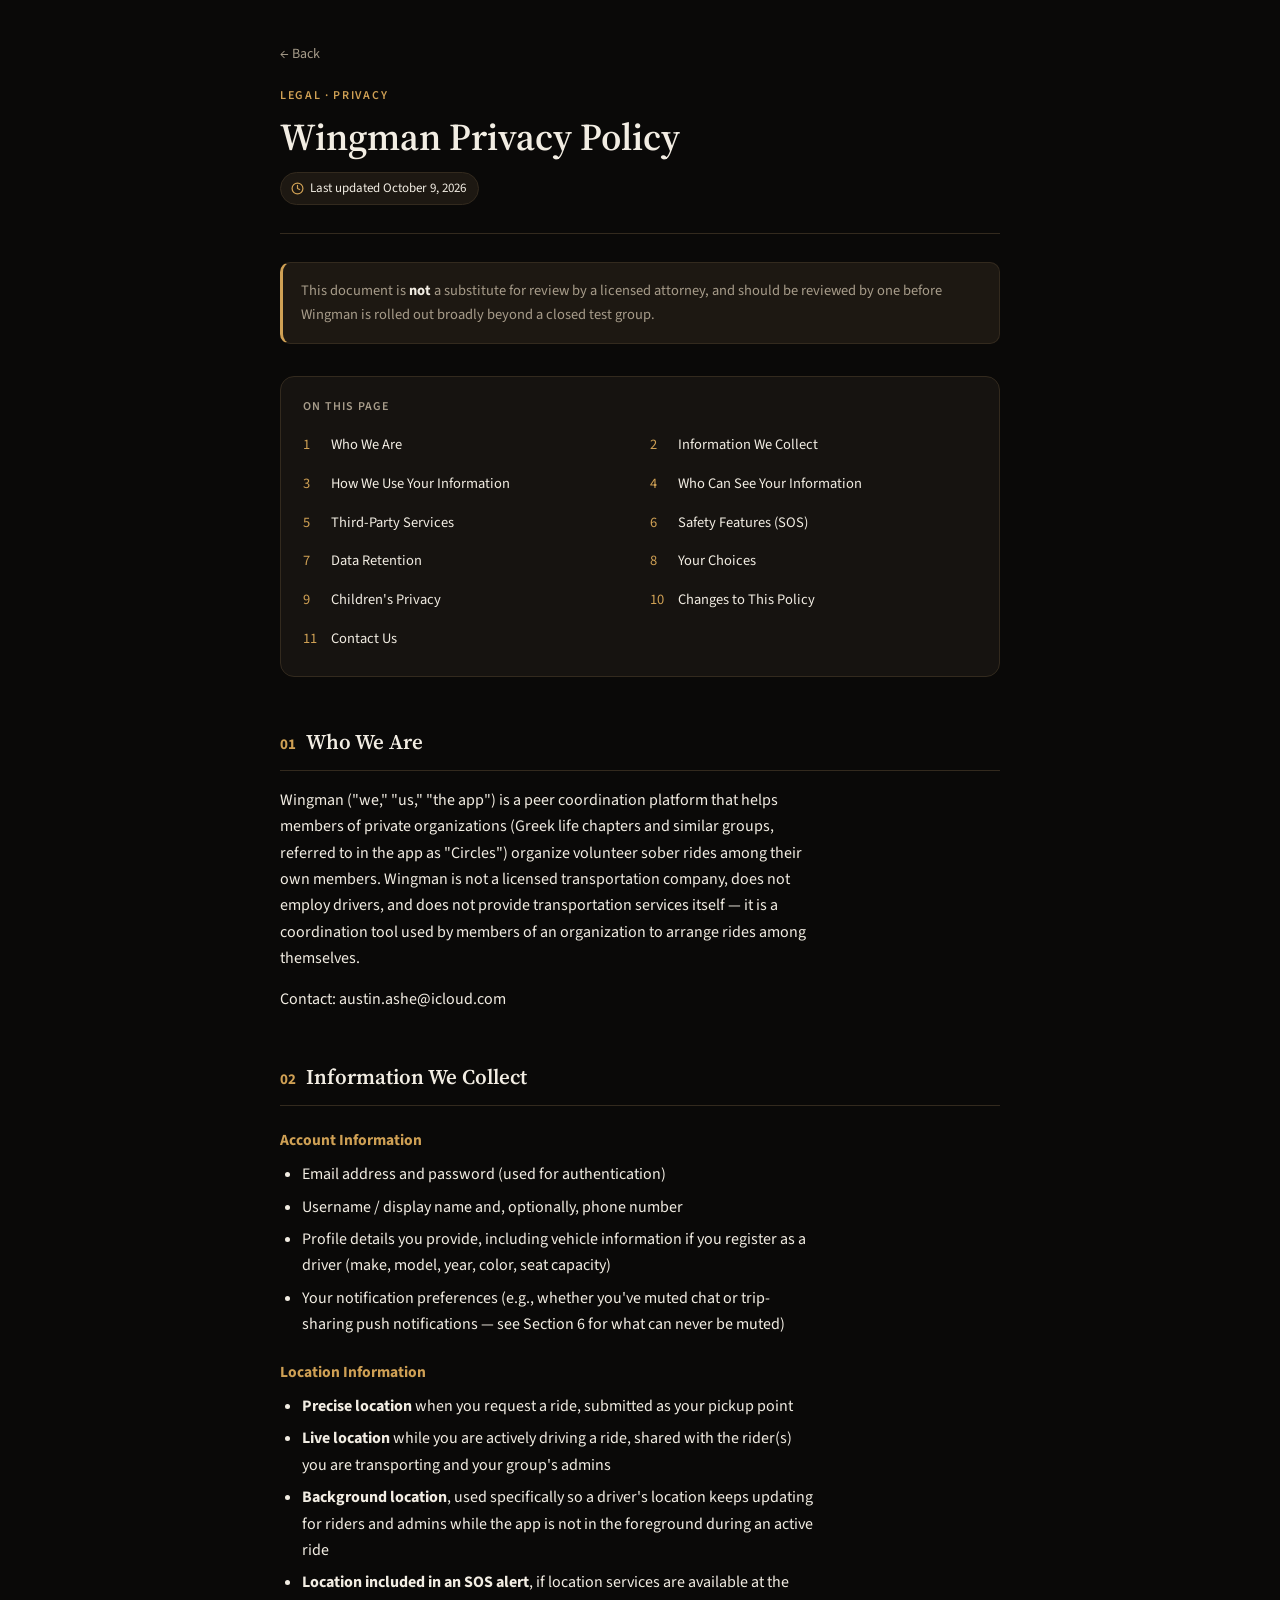
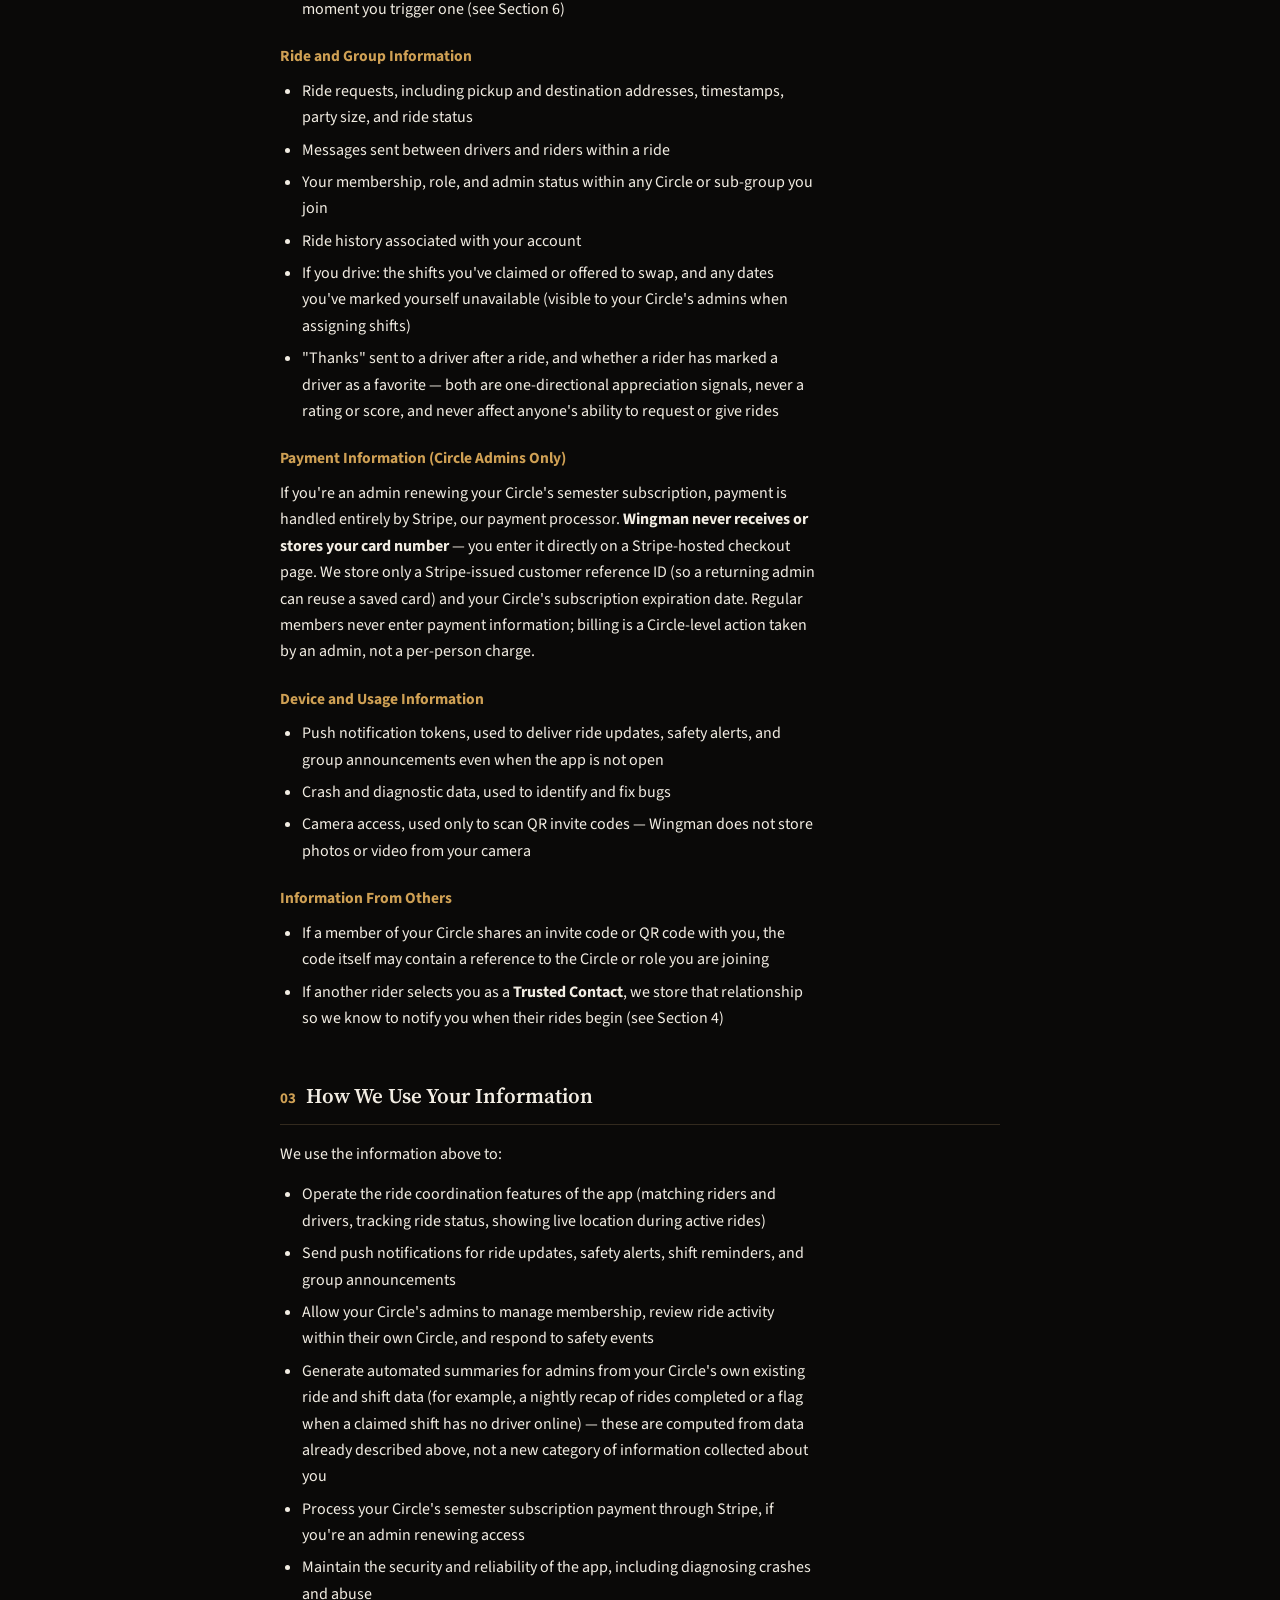
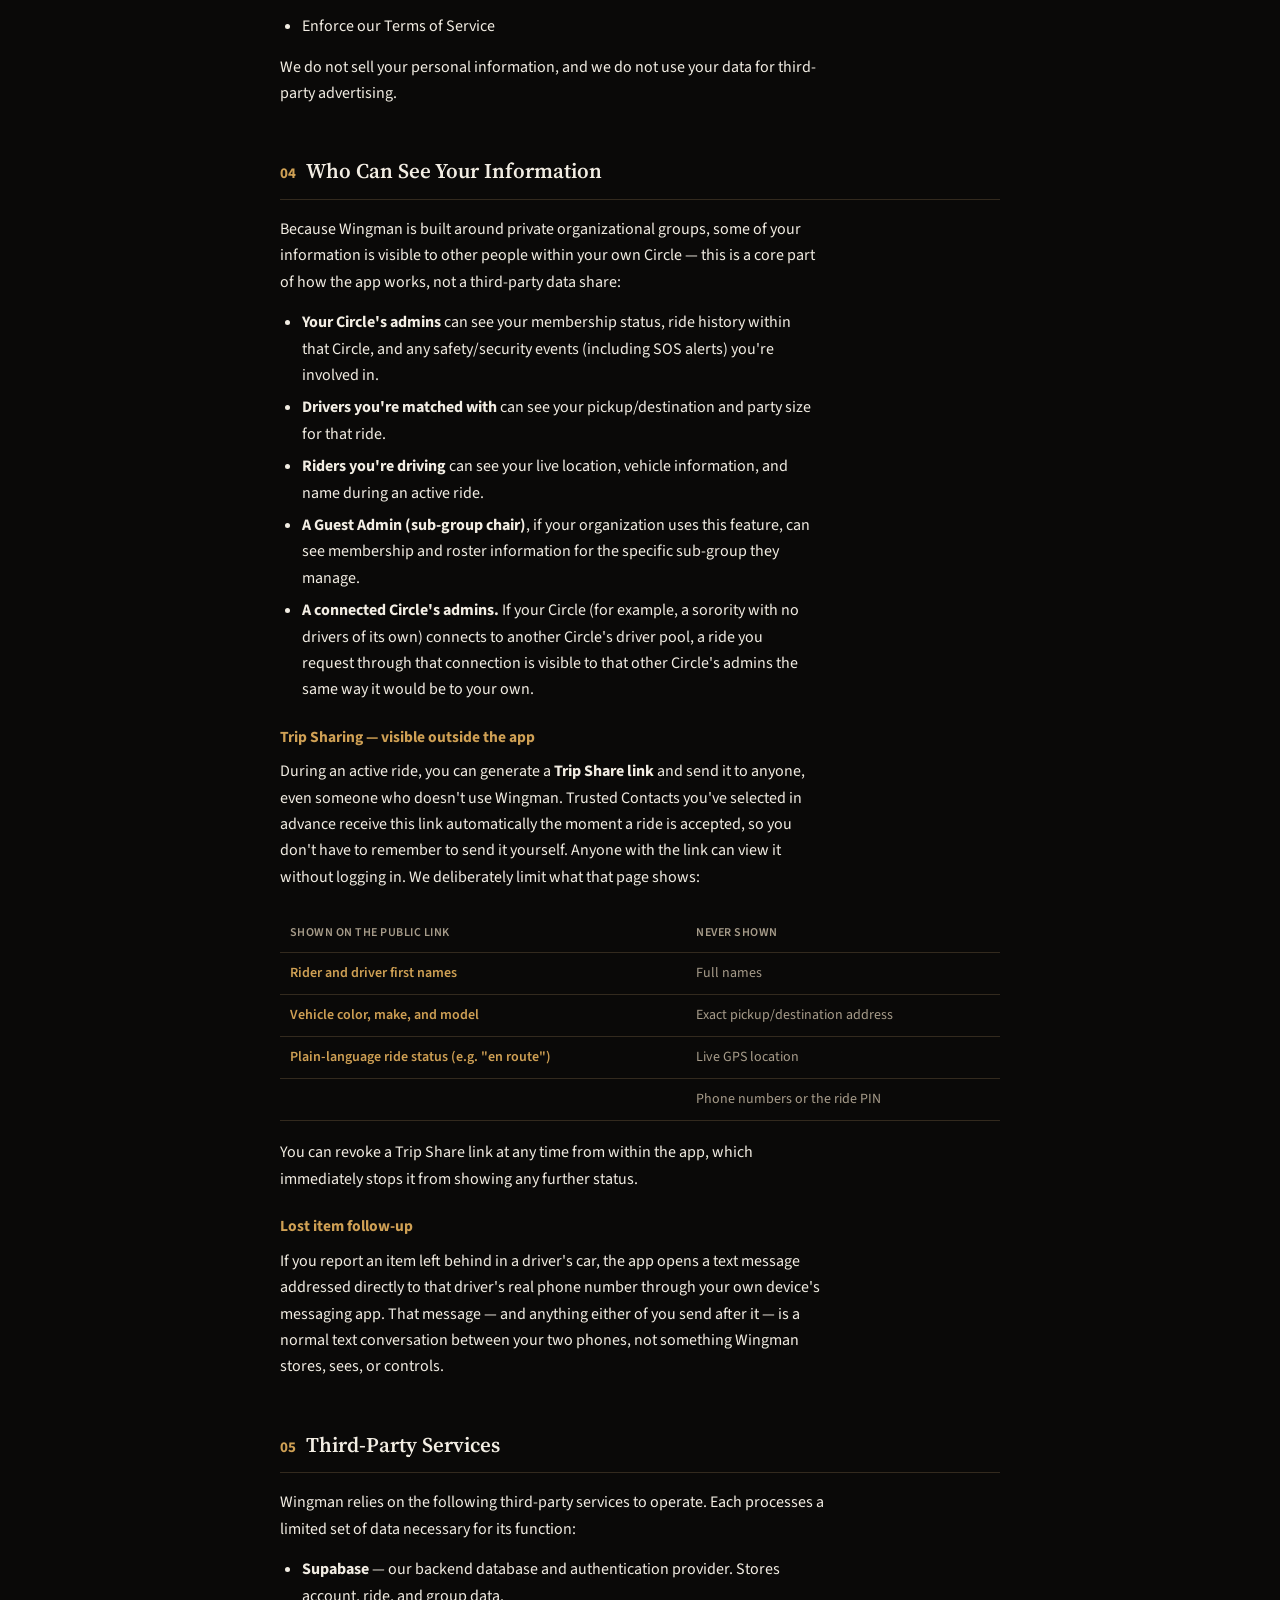
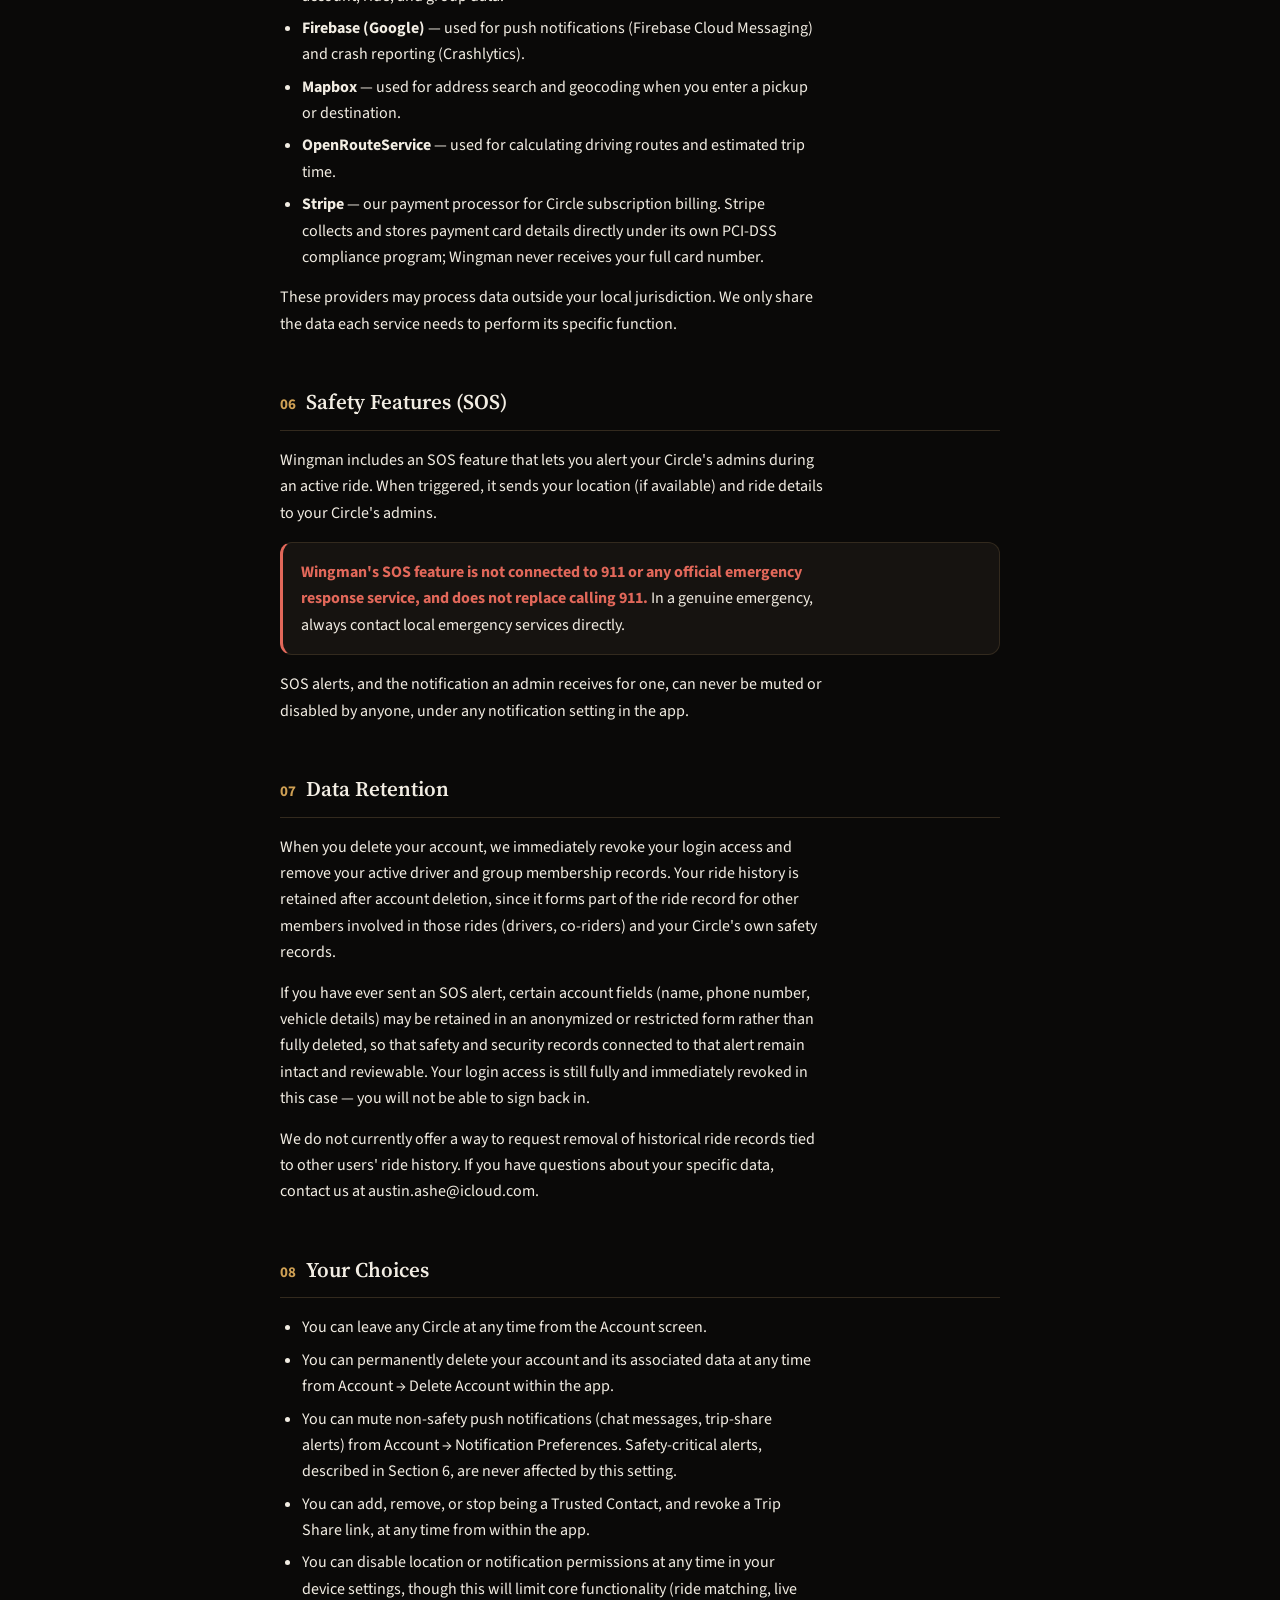
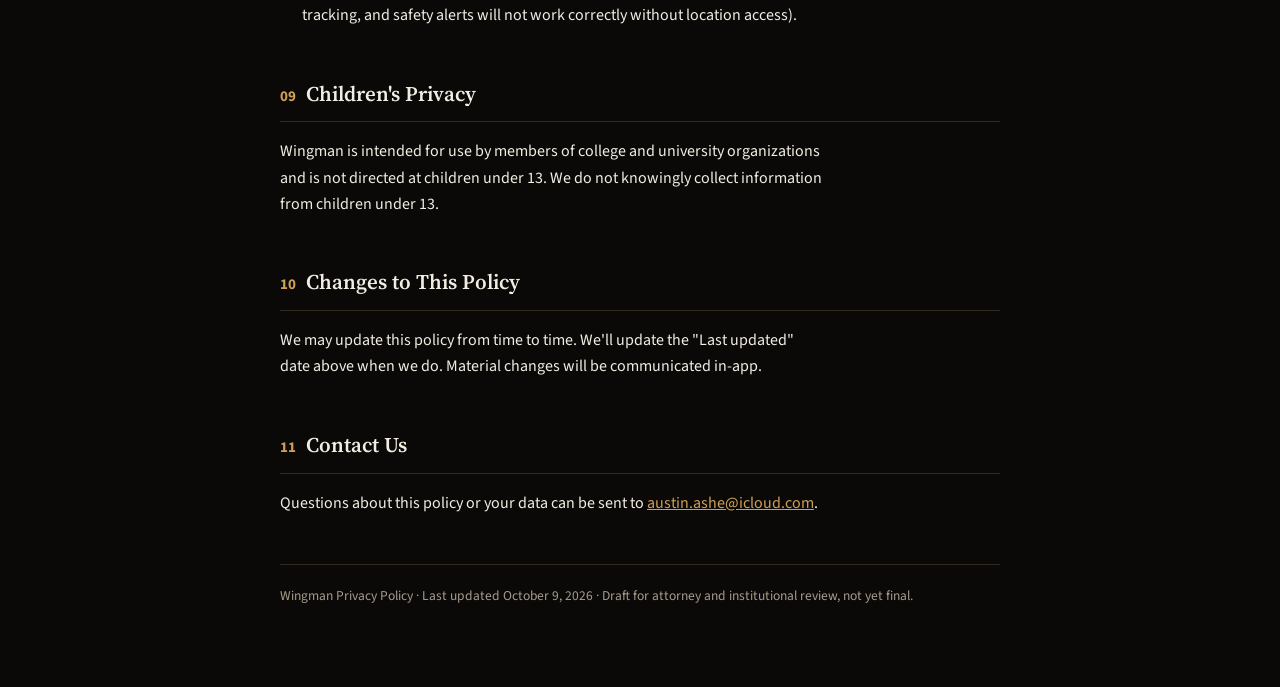
==== commit 9d5398fd: "Commit to black/gold theme everywhere, trim the draft notice box styles.css now sets the dark palett" ====
--- a/privacy.html
+++ b/privacy.html
@@ -22,7 +22,7 @@
   </div>
 
   <div class="notice">
-    <strong>Note on this document:</strong> this is a working draft based on Wingman's actual features and data practices as of the date above. It's meant to get to a submission-ready, accurate policy quickly &mdash; it is <strong>not</strong> a substitute for review by a licensed attorney, and should be reviewed by one before Wingman is rolled out broadly beyond a closed test group. Replace all bracketed placeholders before publishing.
+    This document is <strong>not</strong> a substitute for review by a licensed attorney, and should be reviewed by one before Wingman is rolled out broadly beyond a closed test group.
   </div>
 
   <nav class="toc" aria-label="Table of contents">
--- a/styles.css
+++ b/styles.css
@@ -5,32 +5,9 @@
 
 @import url('https://fonts.googleapis.com/css2?family=Source+Serif+4:wght@600;700&family=Source+Sans+3:wght@400;600;700&display=swap');
 
+/* Committed to Wingman's dark/gold brand look everywhere -- same choice
+   made for the printed President's Guide, not a toggleable theme. */
 :root {
-  --bg: #faf8f4;
-  --surface: #ffffff;
-  --surface-2: #f3eee3;
-  --border: #e4dcc8;
-  --fg: #1d1912;
-  --muted: #6b6152;
-  --accent: #a97d2f;
-  --accent-fg: #ffffff;
-  --danger: #c4493a;
-  color-scheme: light;
-}
-@media (prefers-color-scheme: dark) {
-  :root:not([data-theme="light"]) {
-    --bg: #0a0908;
-    --surface: #161310;
-    --surface-2: #1d1812;
-    --border: #332a1e;
-    --fg: #f2ede3;
-    --muted: #a79c8a;
-    --accent: #cfa054;
-    --accent-fg: #151008;
-    color-scheme: dark;
-  }
-}
-:root[data-theme="dark"] {
   --bg: #0a0908;
   --surface: #161310;
   --surface-2: #1d1812;
@@ -39,6 +16,7 @@
   --muted: #a79c8a;
   --accent: #cfa054;
   --accent-fg: #151008;
+  --danger: #e2685a;
   color-scheme: dark;
 }
 
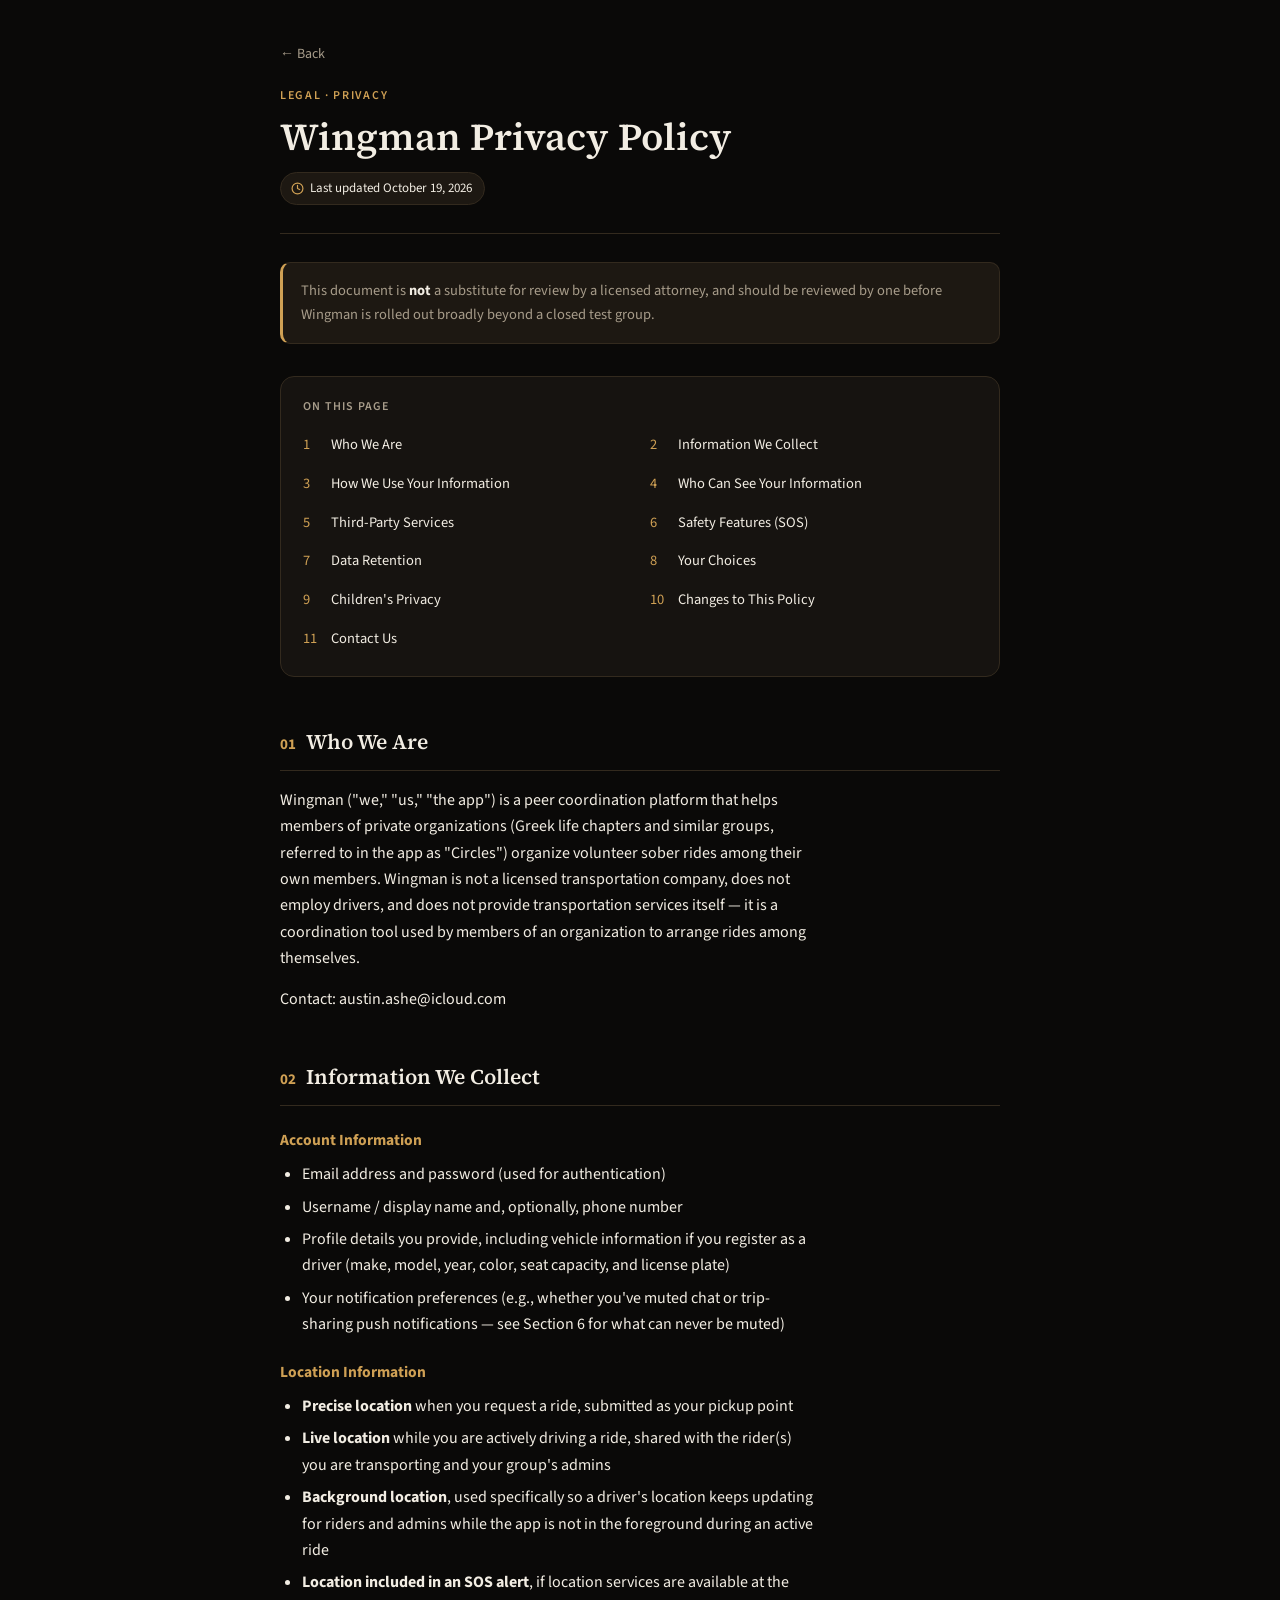
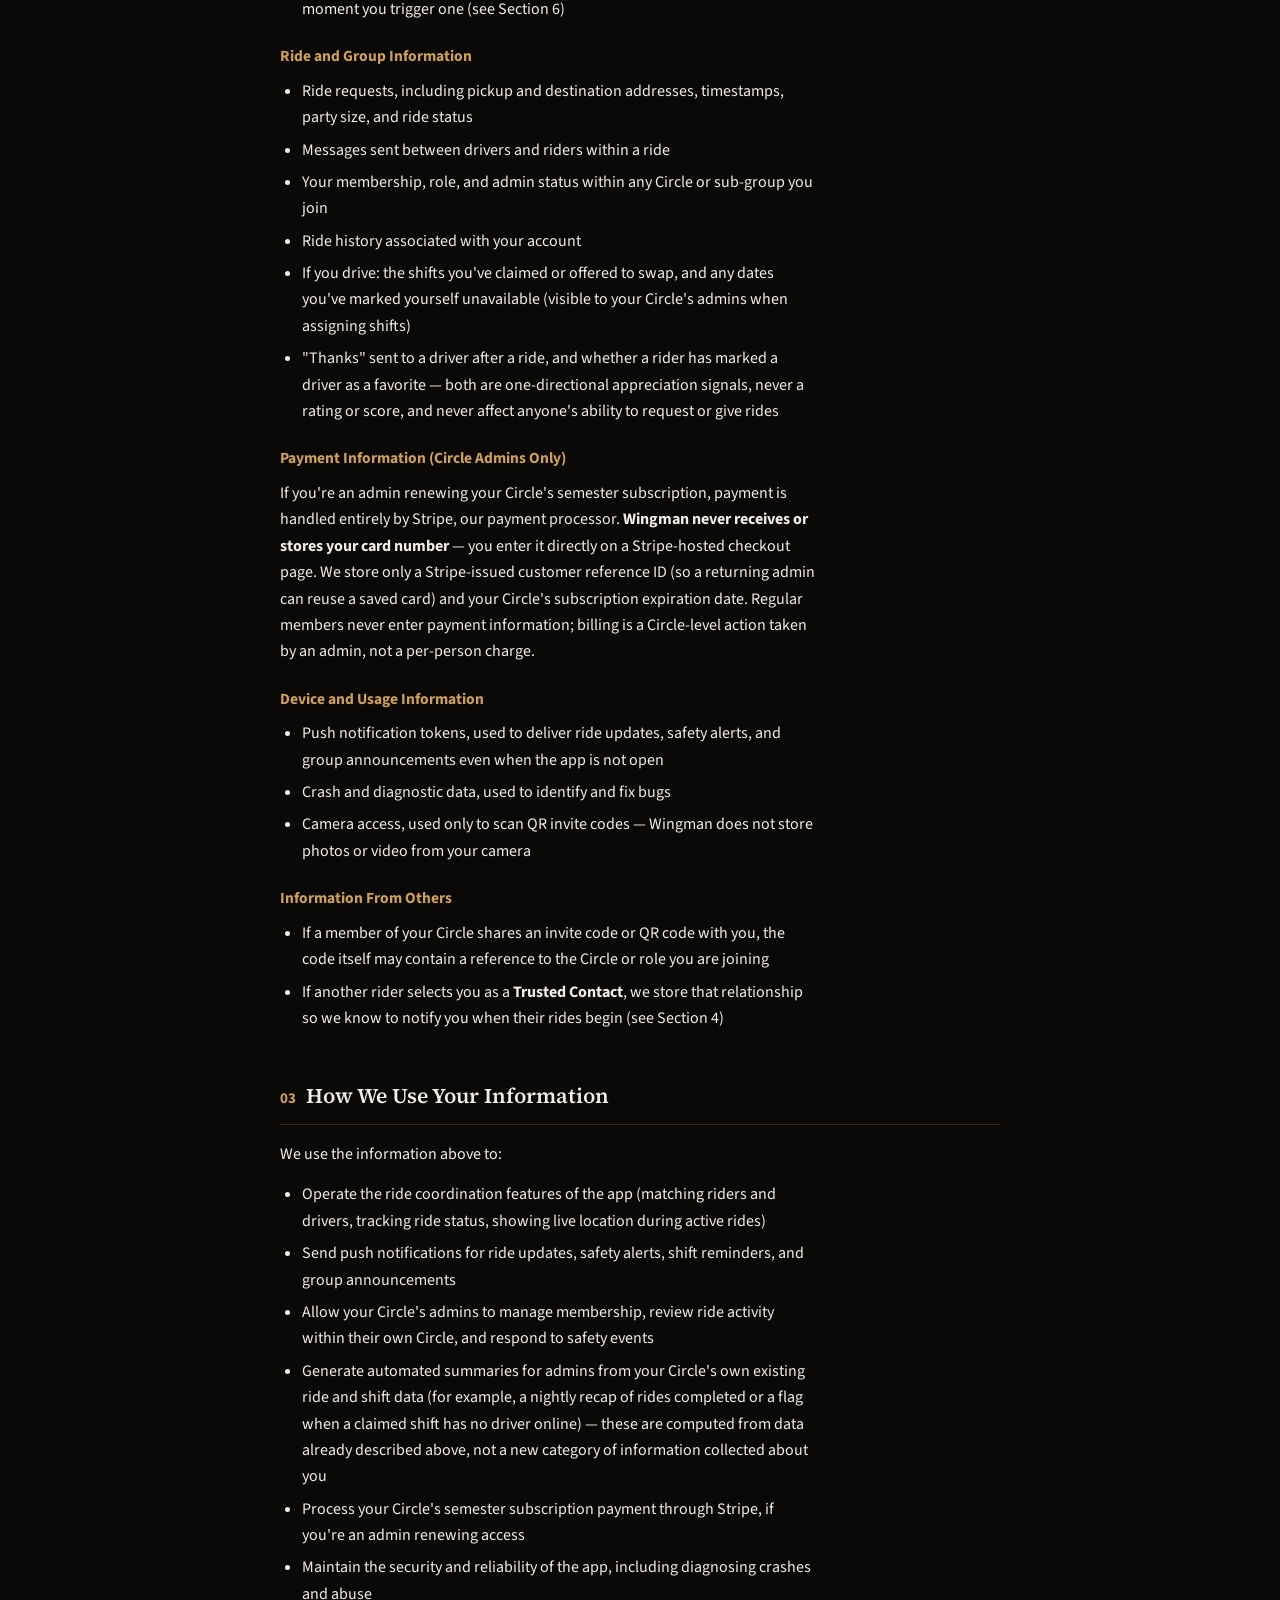
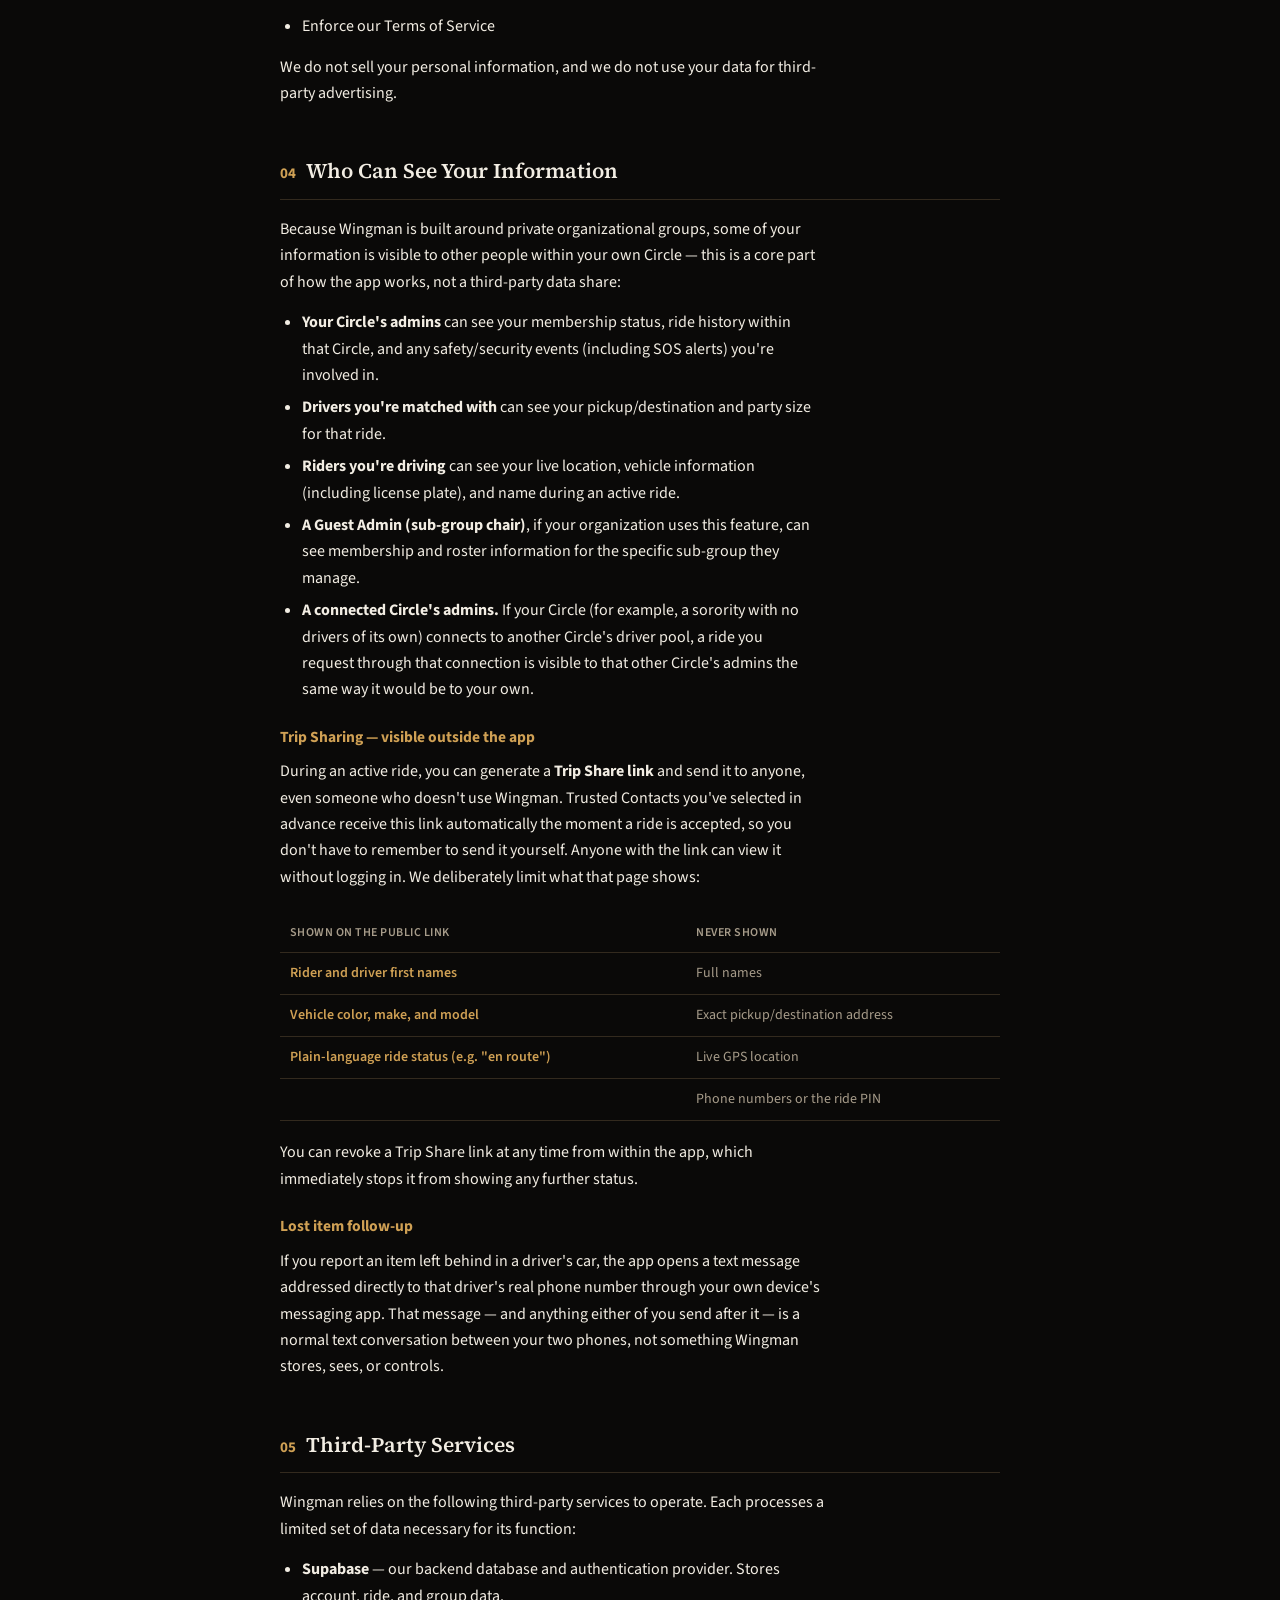
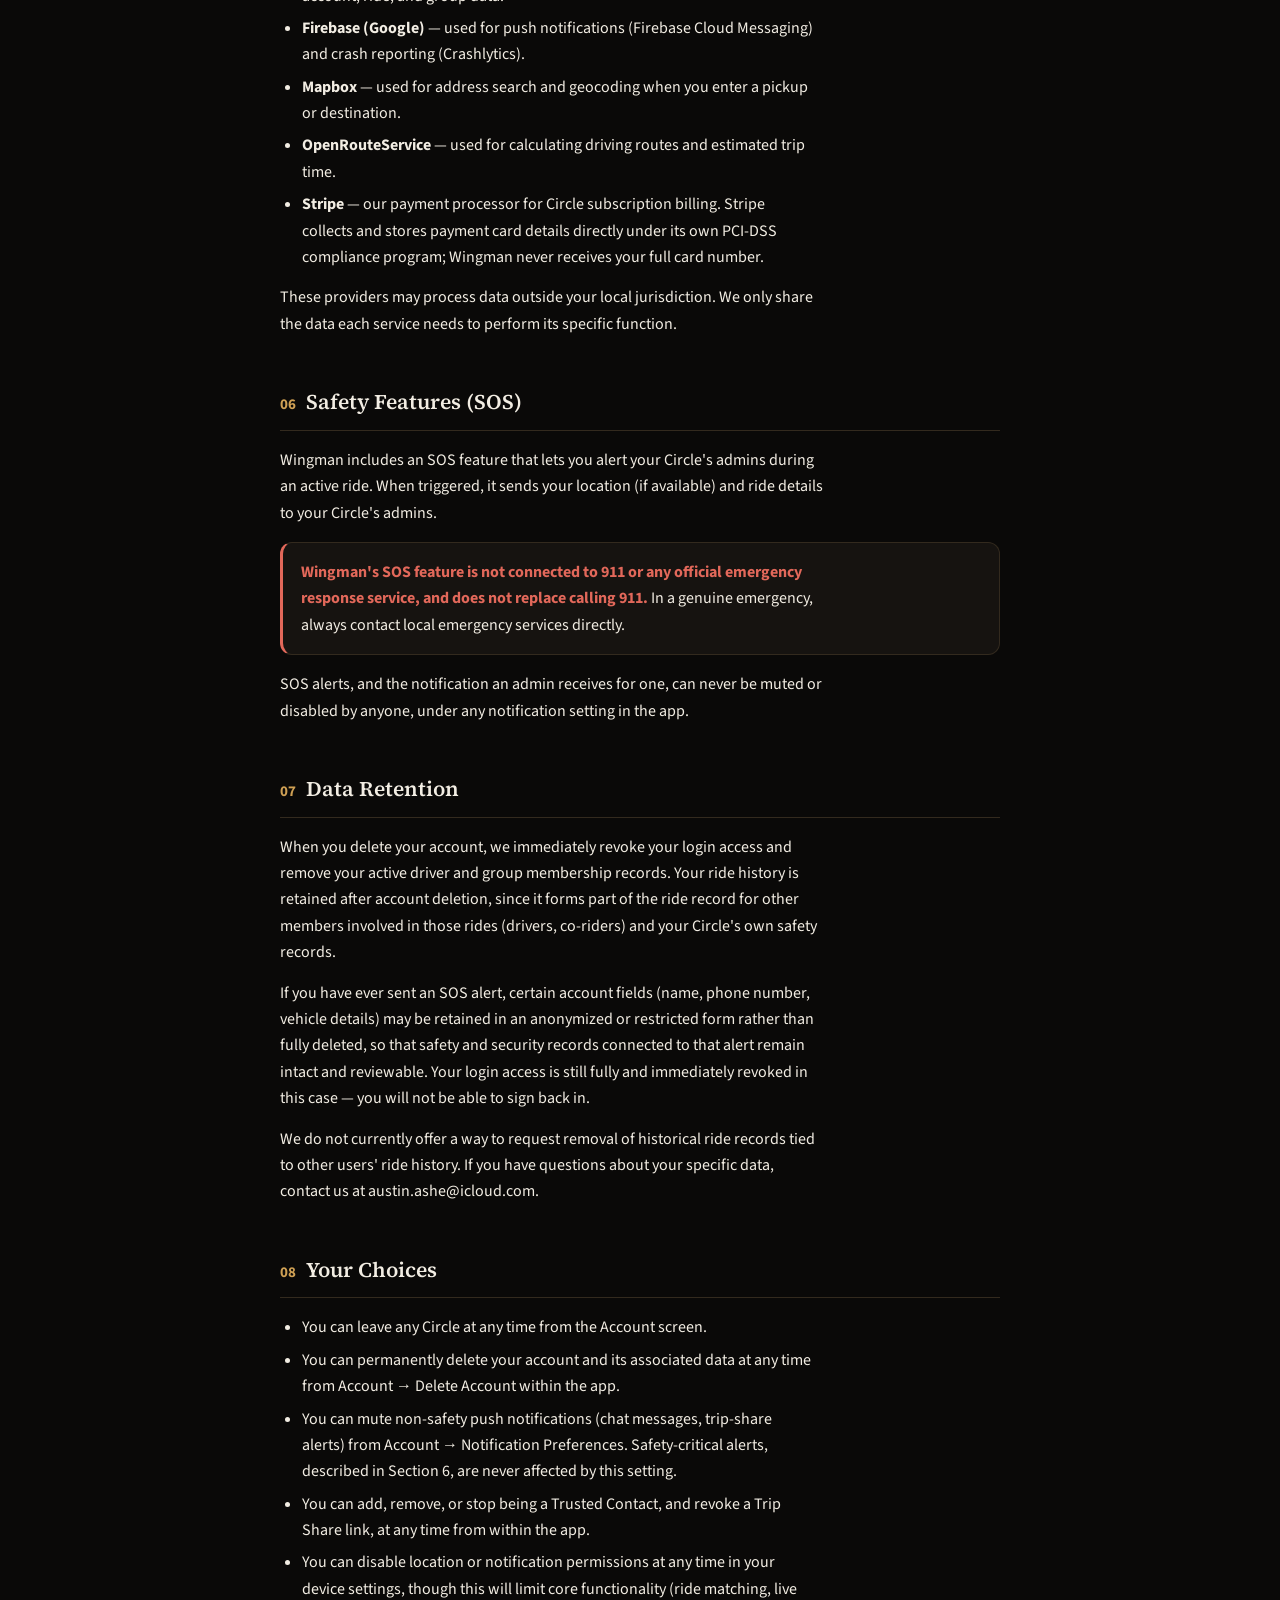
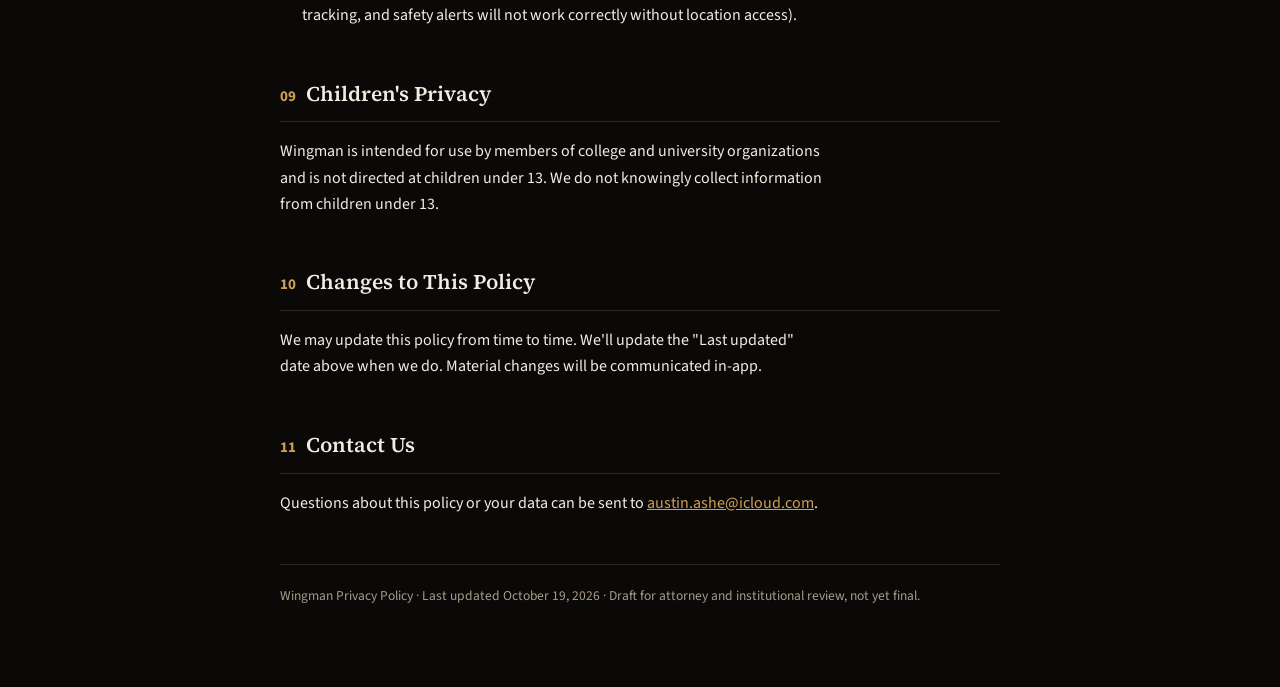
==== commit 7bbc8788: "Disclose license plate in Privacy Policy; add Batch Schedule and Group Settings to Chapter Setup Gui" ====
--- a/privacy.html
+++ b/privacy.html
@@ -16,7 +16,7 @@
     <div class="meta-row">
       <span class="updated-badge">
         <svg viewBox="0 0 24 24" fill="none" stroke="currentColor" stroke-width="2.2" stroke-linecap="round" stroke-linejoin="round"><circle cx="12" cy="12" r="10"/><path d="M12 6v6l4 2"/></svg>
-        Last updated October 9, 2026
+        Last updated October 19, 2026
       </span>
     </div>
   </div>
@@ -55,7 +55,7 @@
     <ul>
       <li>Email address and password (used for authentication)</li>
       <li>Username / display name and, optionally, phone number</li>
-      <li>Profile details you provide, including vehicle information if you register as a driver (make, model, year, color, seat capacity)</li>
+      <li>Profile details you provide, including vehicle information if you register as a driver (make, model, year, color, seat capacity, and license plate)</li>
       <li>Your notification preferences (e.g., whether you've muted chat or trip-sharing push notifications &mdash; see Section 6 for what can never be muted)</li>
     </ul>
 
@@ -115,7 +115,7 @@
     <ul>
       <li><strong>Your Circle's admins</strong> can see your membership status, ride history within that Circle, and any safety/security events (including SOS alerts) you're involved in.</li>
       <li><strong>Drivers you're matched with</strong> can see your pickup/destination and party size for that ride.</li>
-      <li><strong>Riders you're driving</strong> can see your live location, vehicle information, and name during an active ride.</li>
+      <li><strong>Riders you're driving</strong> can see your live location, vehicle information (including license plate), and name during an active ride.</li>
       <li><strong>A Guest Admin (sub-group chair)</strong>, if your organization uses this feature, can see membership and roster information for the specific sub-group they manage.</li>
       <li><strong>A connected Circle's admins.</strong> If your Circle (for example, a sorority with no drivers of its own) connects to another Circle's driver pool, a ride you request through that connection is visible to that other Circle's admins the same way it would be to your own.</li>
     </ul>
@@ -195,7 +195,7 @@
   </section>
 
   <footer class="doc-footer">
-    Wingman Privacy Policy &middot; Last updated October 9, 2026 &middot; Draft for attorney and institutional review, not yet final.
+    Wingman Privacy Policy &middot; Last updated October 19, 2026 &middot; Draft for attorney and institutional review, not yet final.
   </footer>
 </div>
 </body>
--- a/styles.css
+++ b/styles.css
@@ -3,7 +3,28 @@
    trip-share.html has its own design (a live status page, not a
    document) and intentionally does not use this file. */
 
-@import url('https://fonts.googleapis.com/css2?family=Source+Serif+4:wght@600;700&family=Source+Sans+3:wght@400;600;700&display=swap');
+/* Self-hosted instead of @import from fonts.googleapis.com -- loading
+   fonts directly from Google's servers on every page view sends each
+   visitor's IP to Google before they've agreed to anything, which is
+   exactly what's driven real GDPR enforcement letters in Germany over
+   this specific pattern. Both families ship as variable fonts, so one
+   file per family covers the whole 400-700 weight range actually used
+   here -- just the latin subset, matching this site's English-only
+   audience. */
+@font-face {
+  font-family: "Source Sans 3";
+  font-style: normal;
+  font-weight: 400 700;
+  font-display: swap;
+  src: url("fonts/source-sans-3-latin.woff2") format("woff2");
+}
+@font-face {
+  font-family: "Source Serif 4";
+  font-style: normal;
+  font-weight: 400 700;
+  font-display: swap;
+  src: url("fonts/source-serif-4-latin.woff2") format("woff2");
+}
 
 /* Committed to Wingman's dark/gold brand look everywhere -- same choice
    made for the printed President's Guide, not a toggleable theme. */
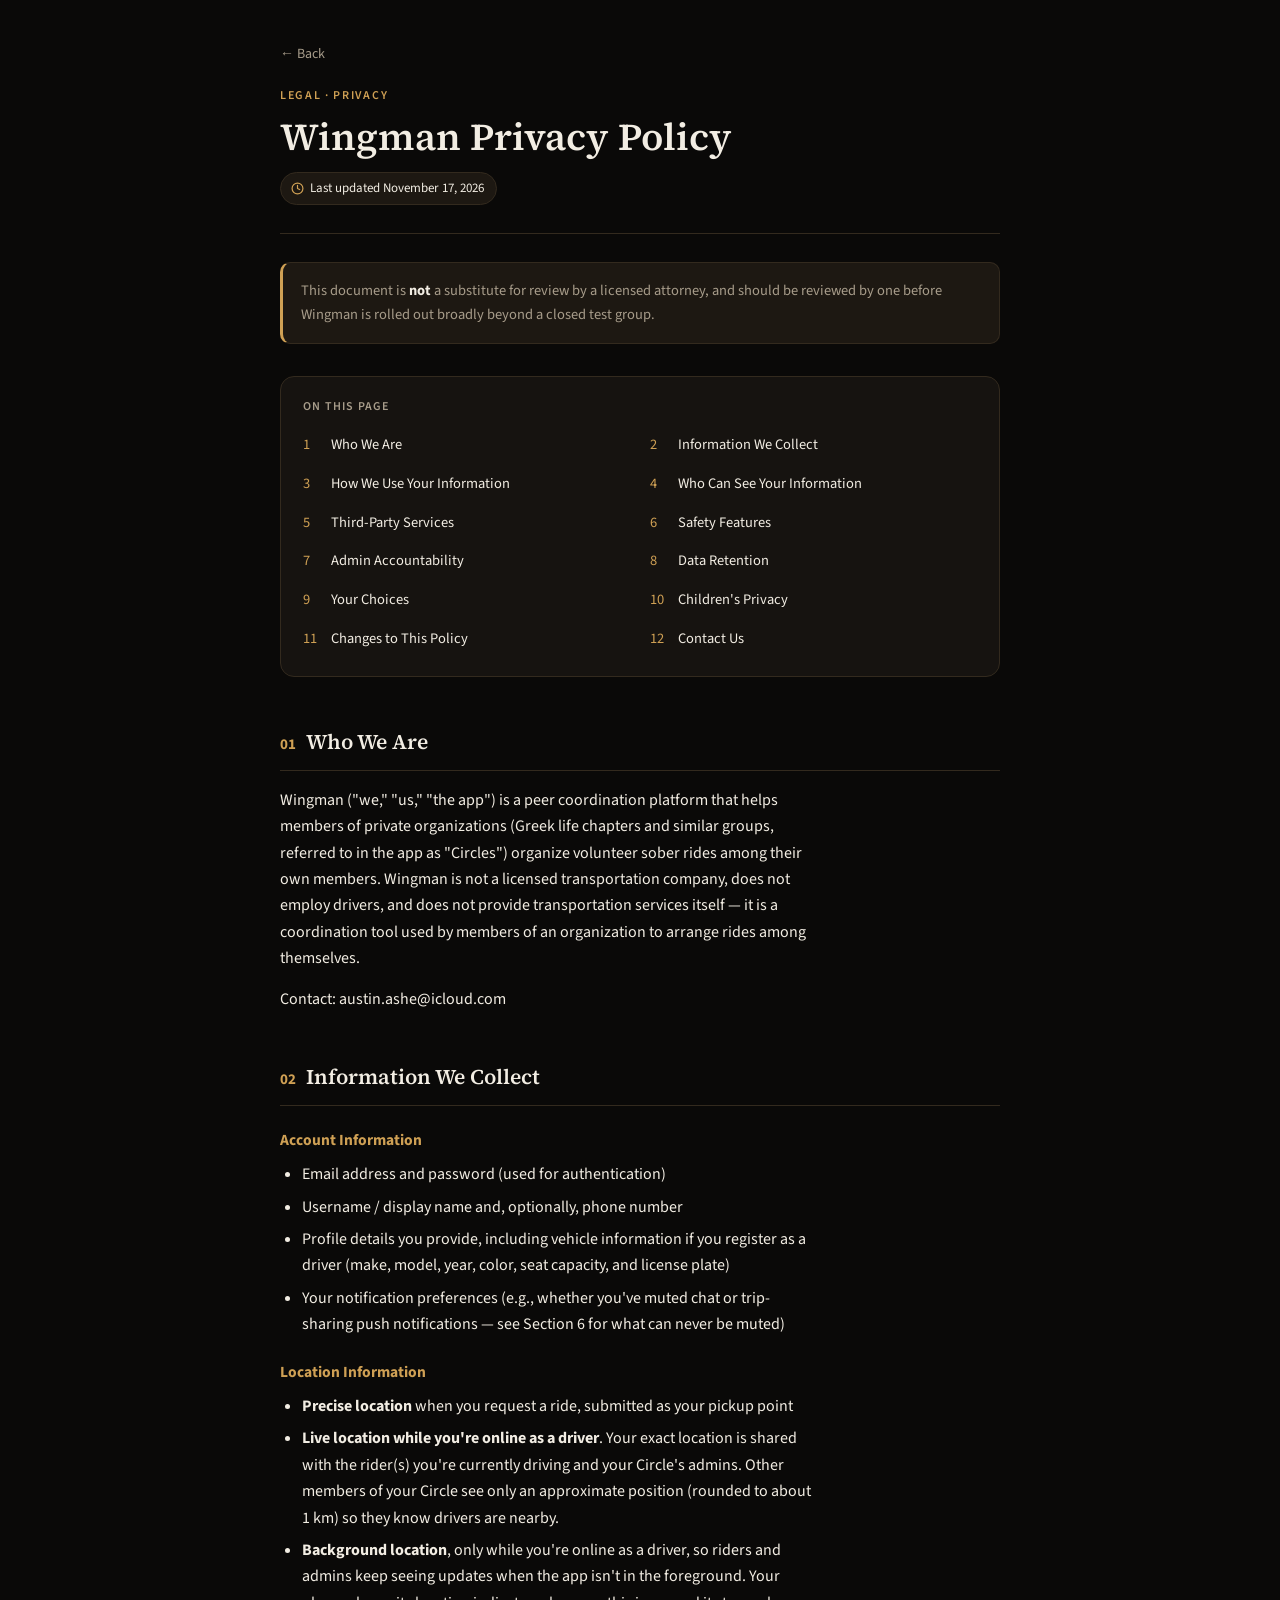
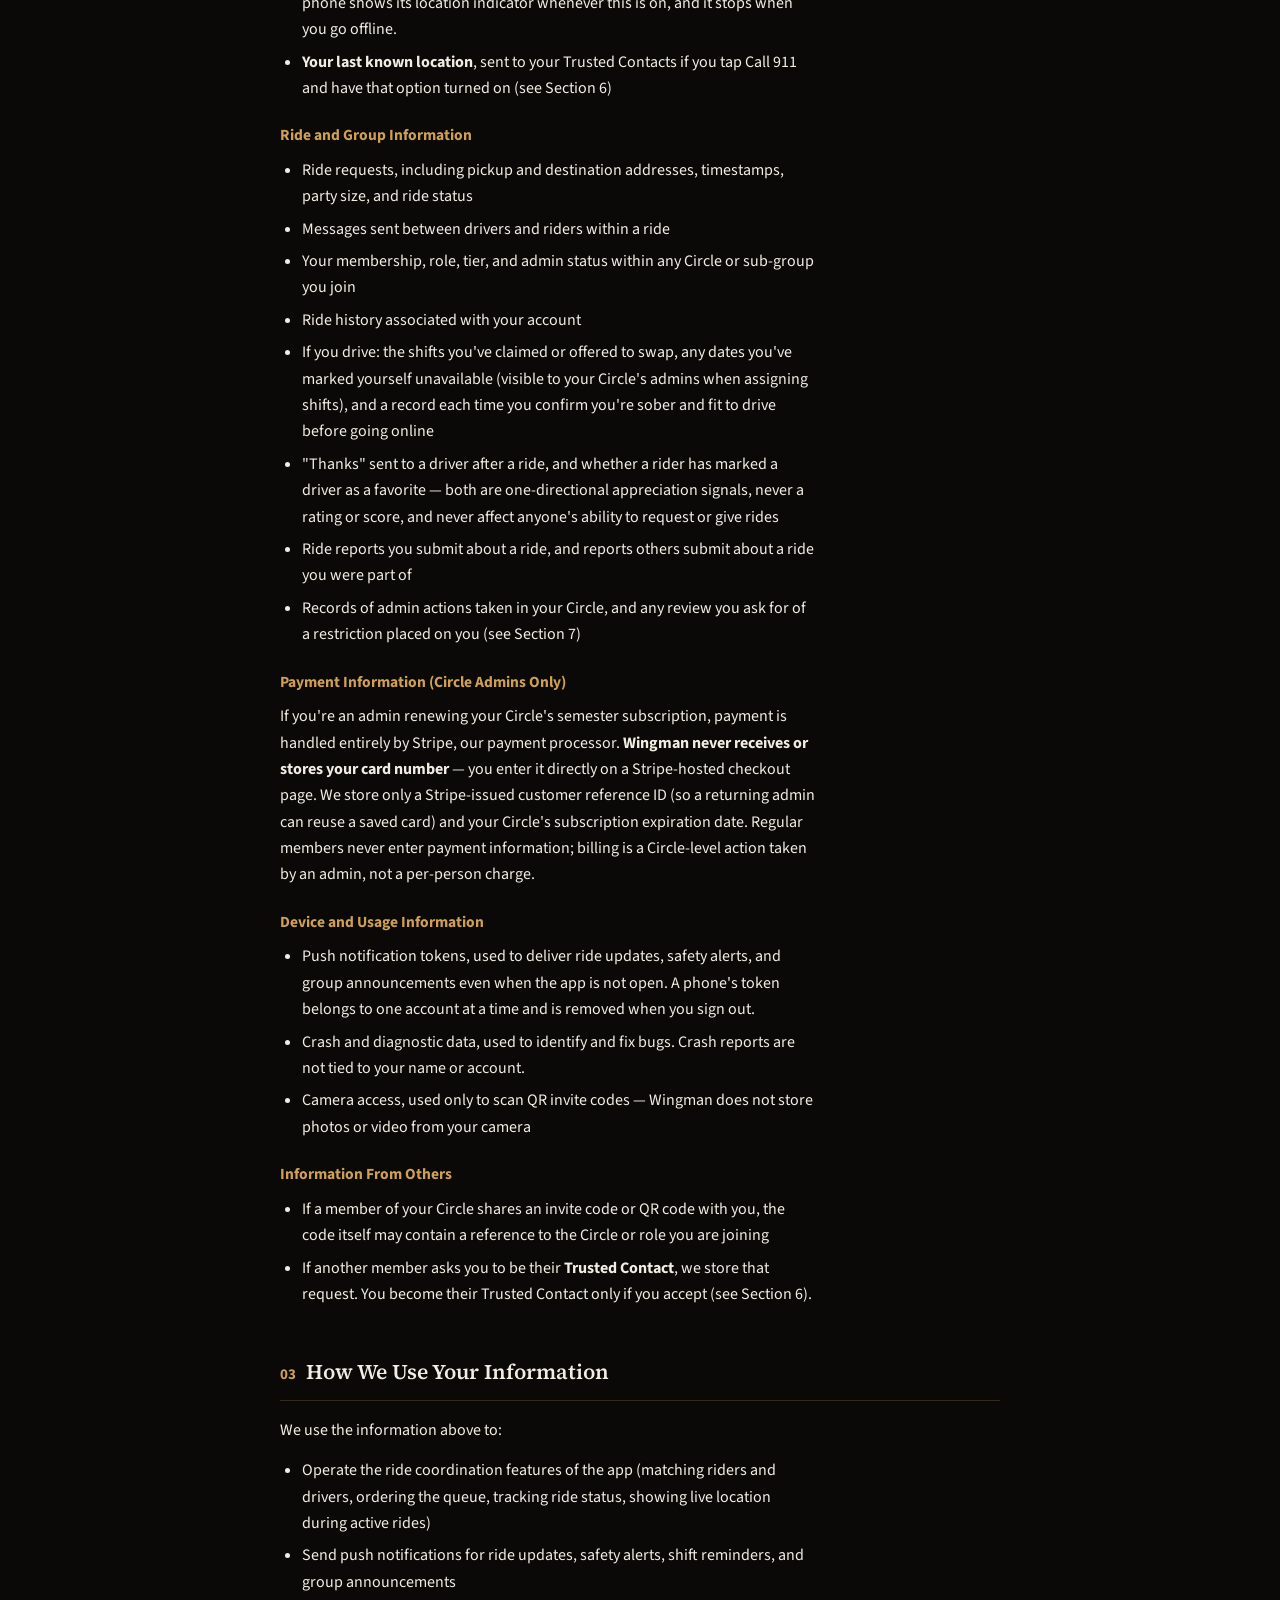
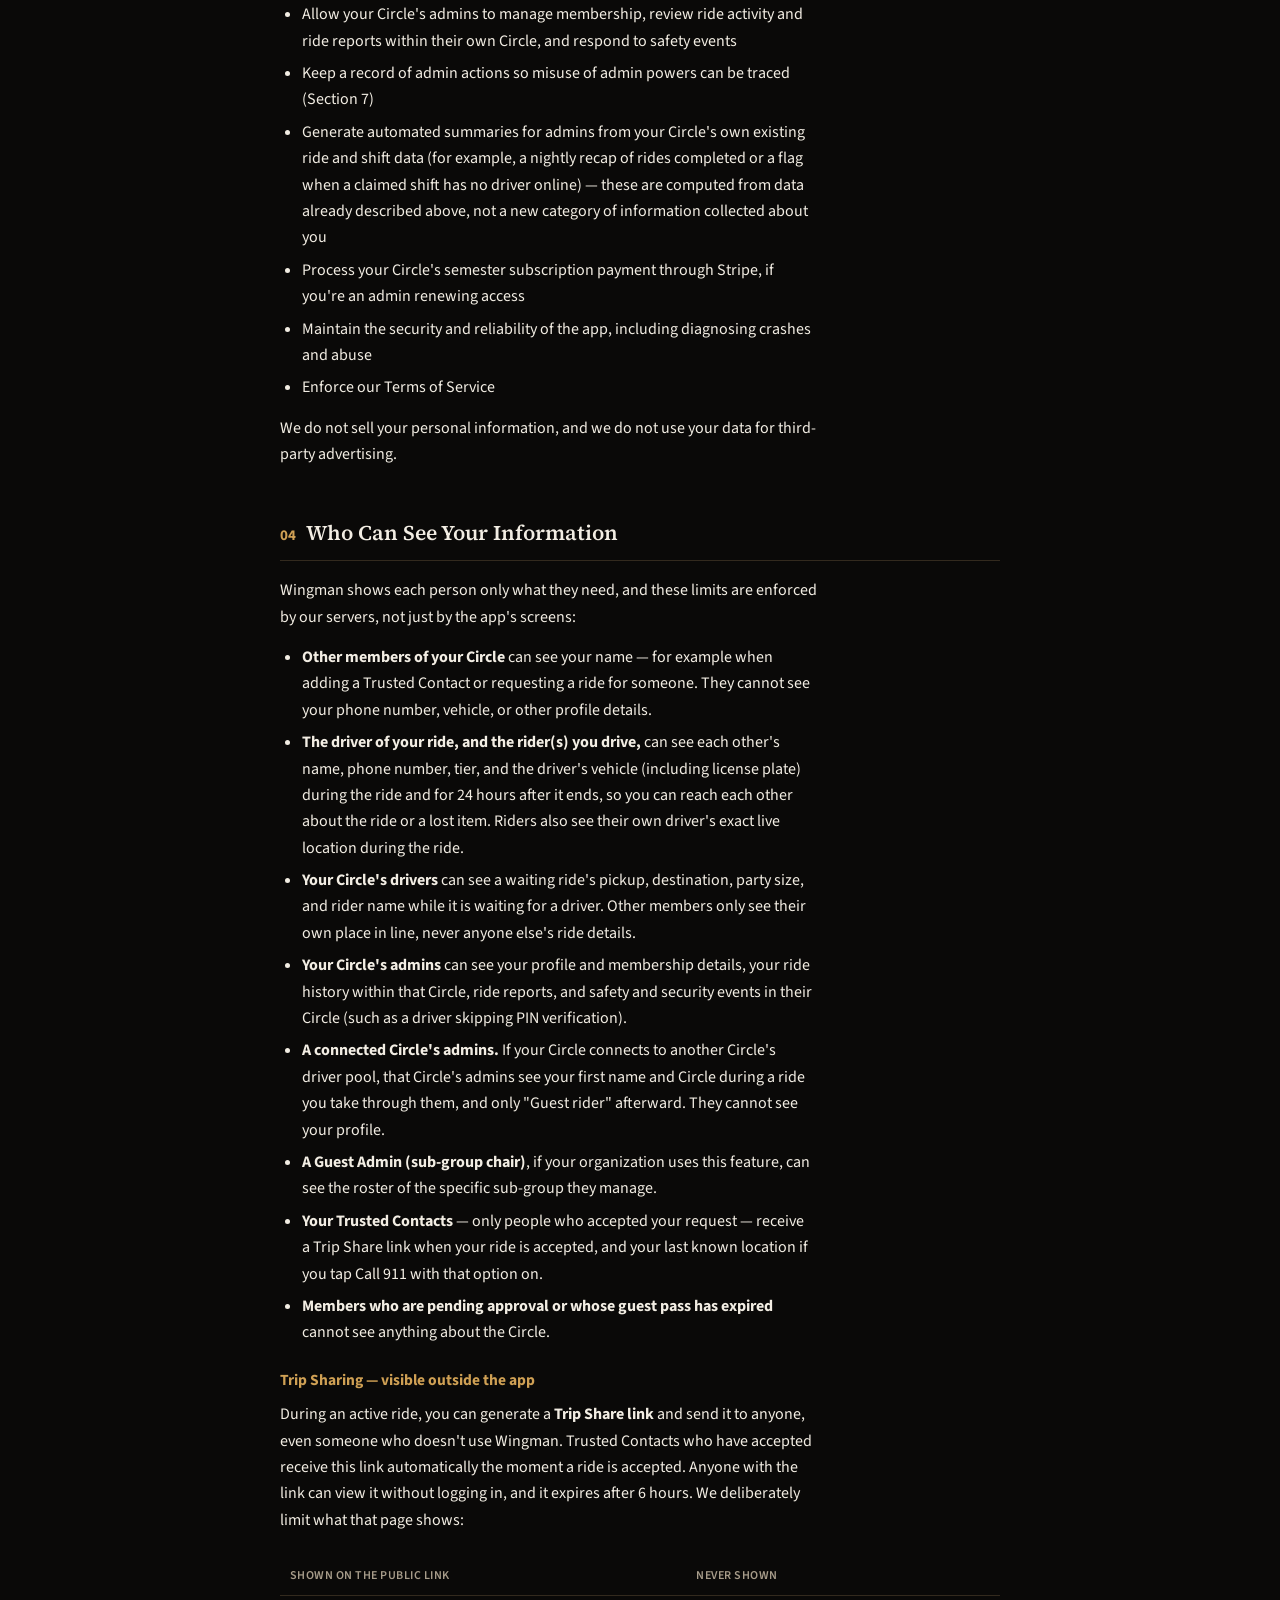
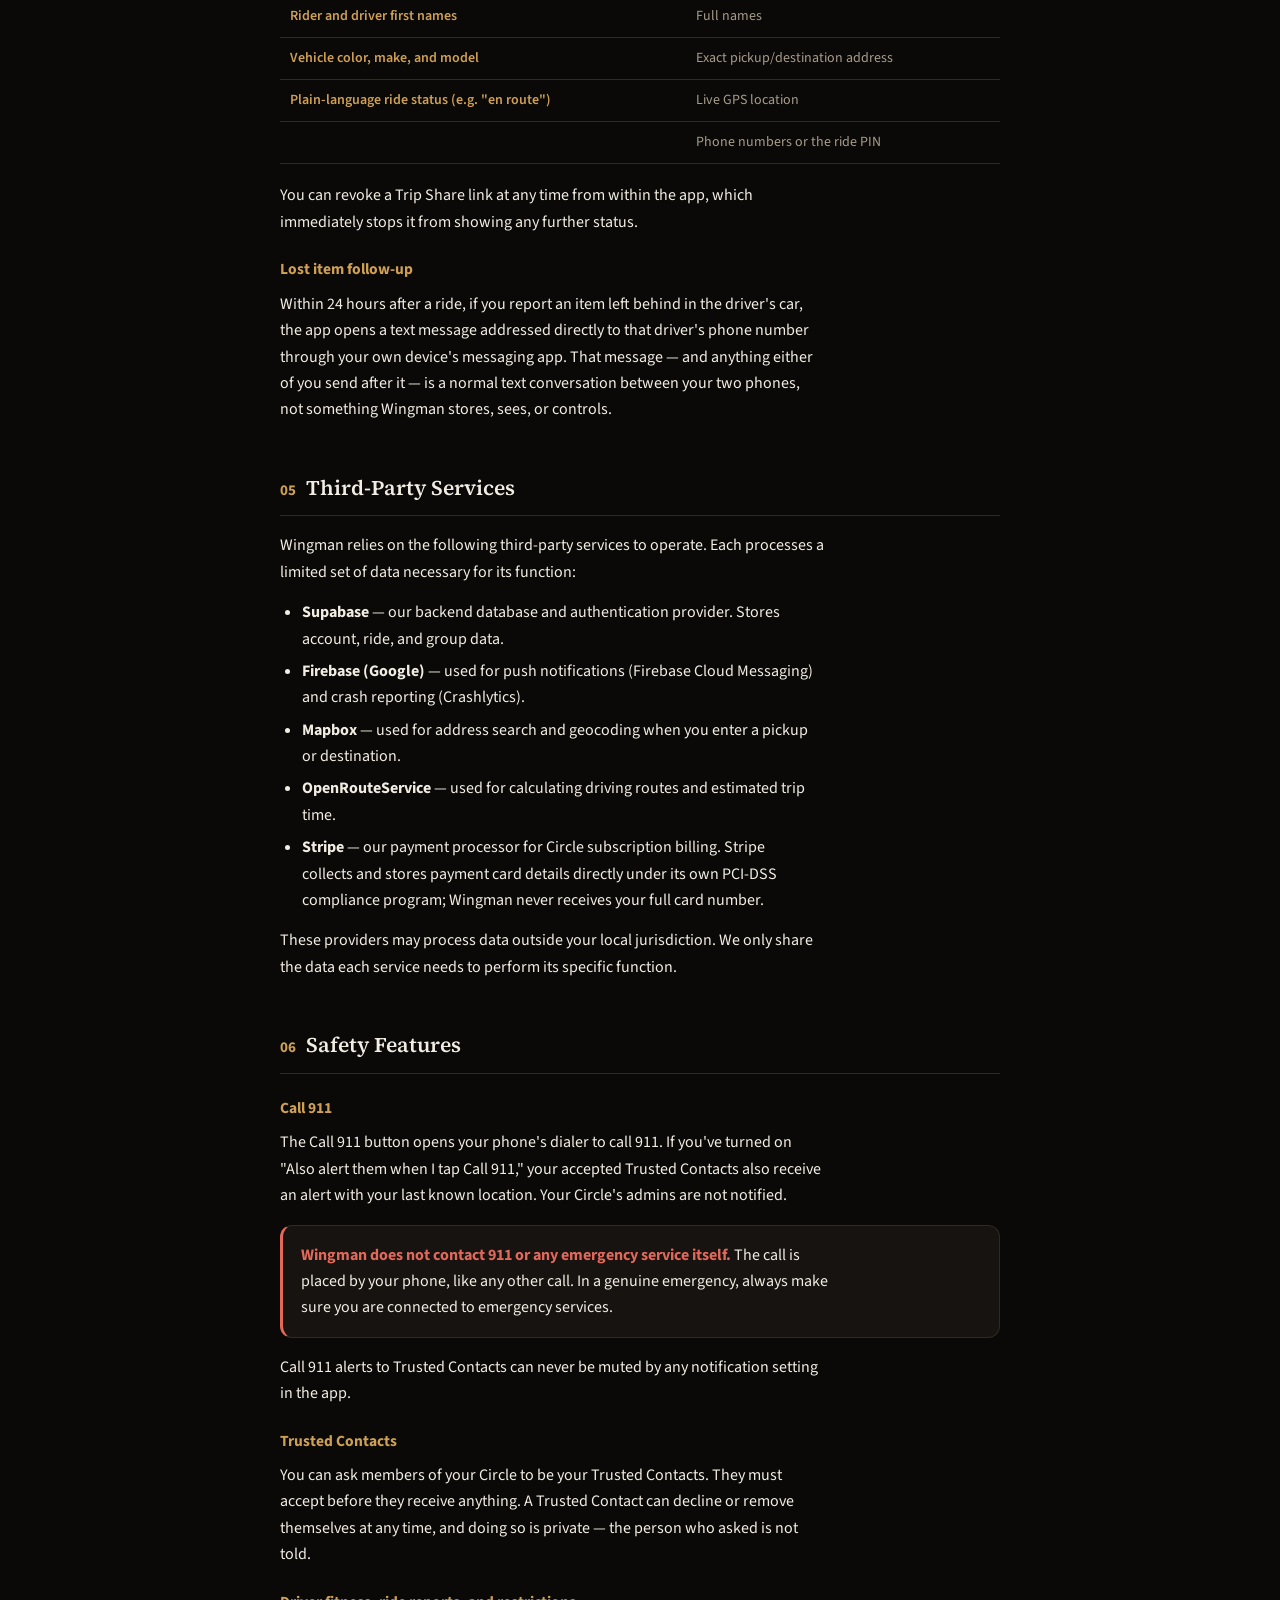
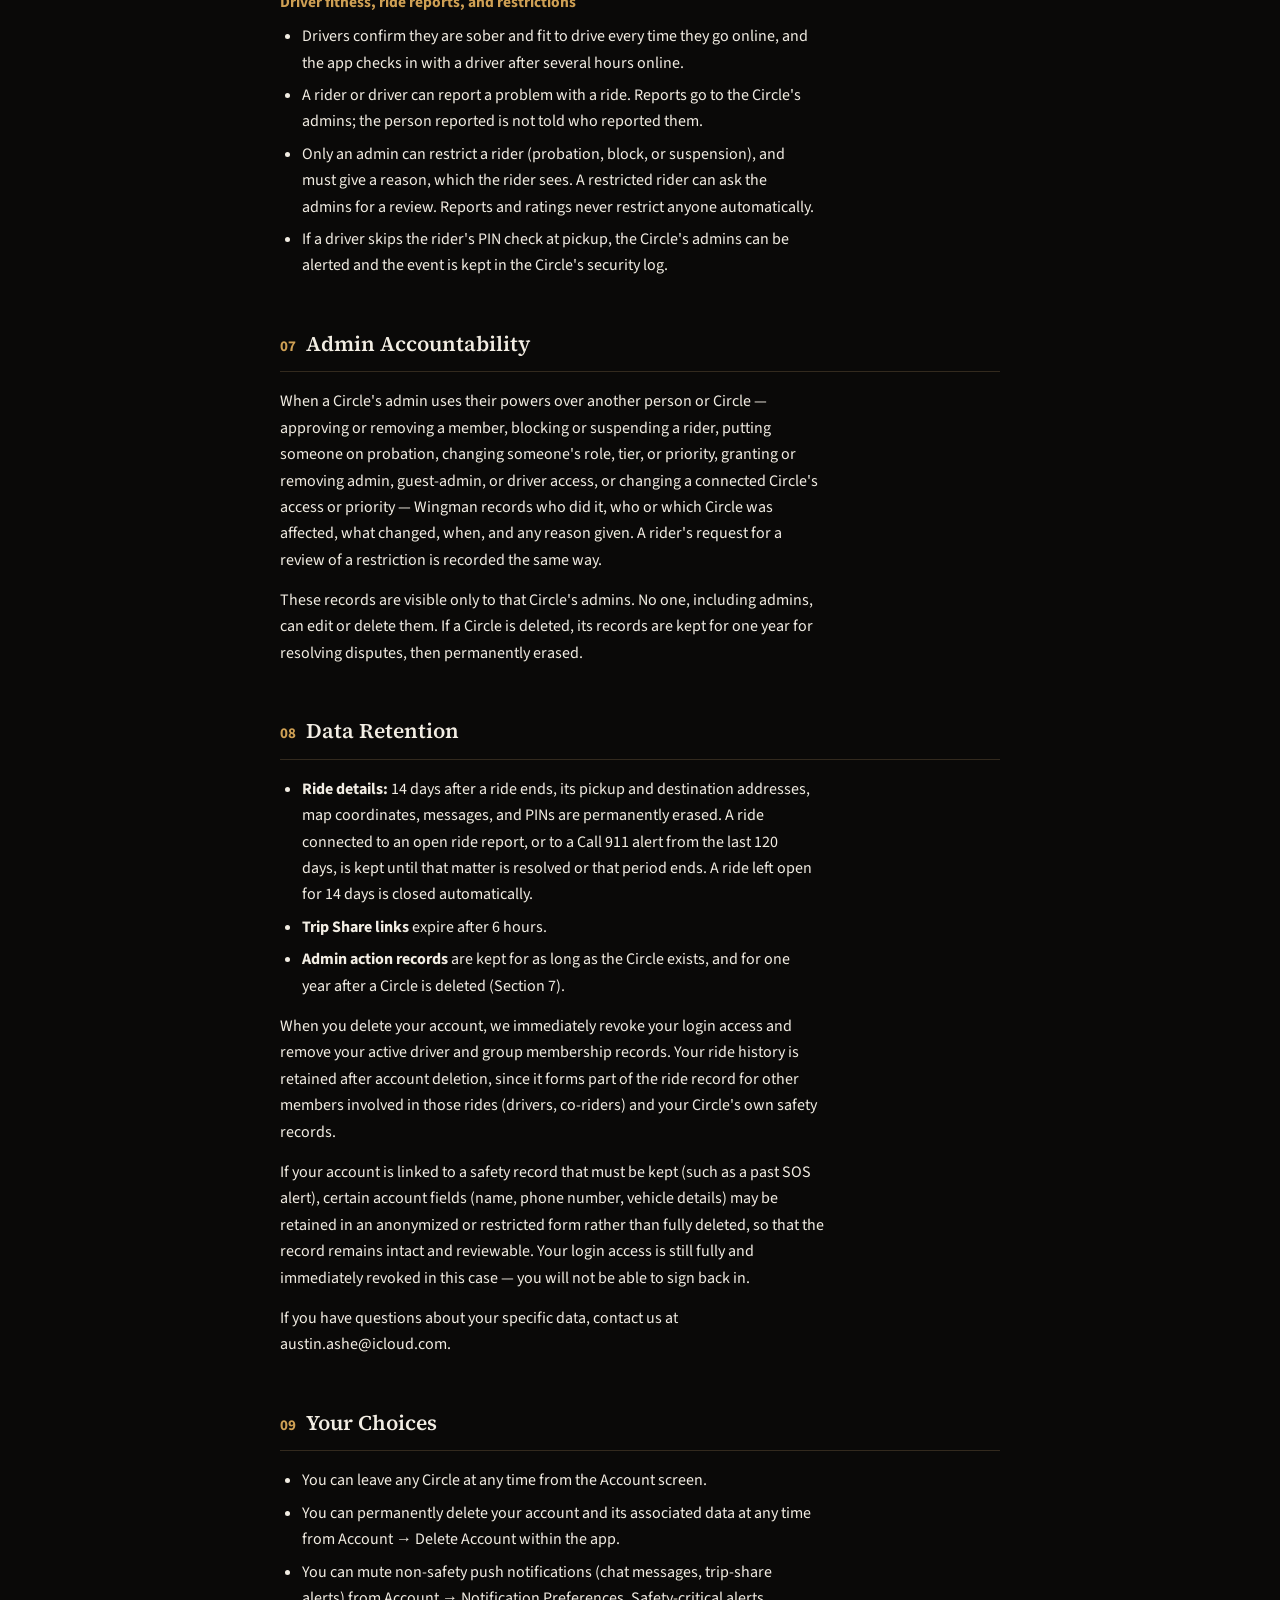
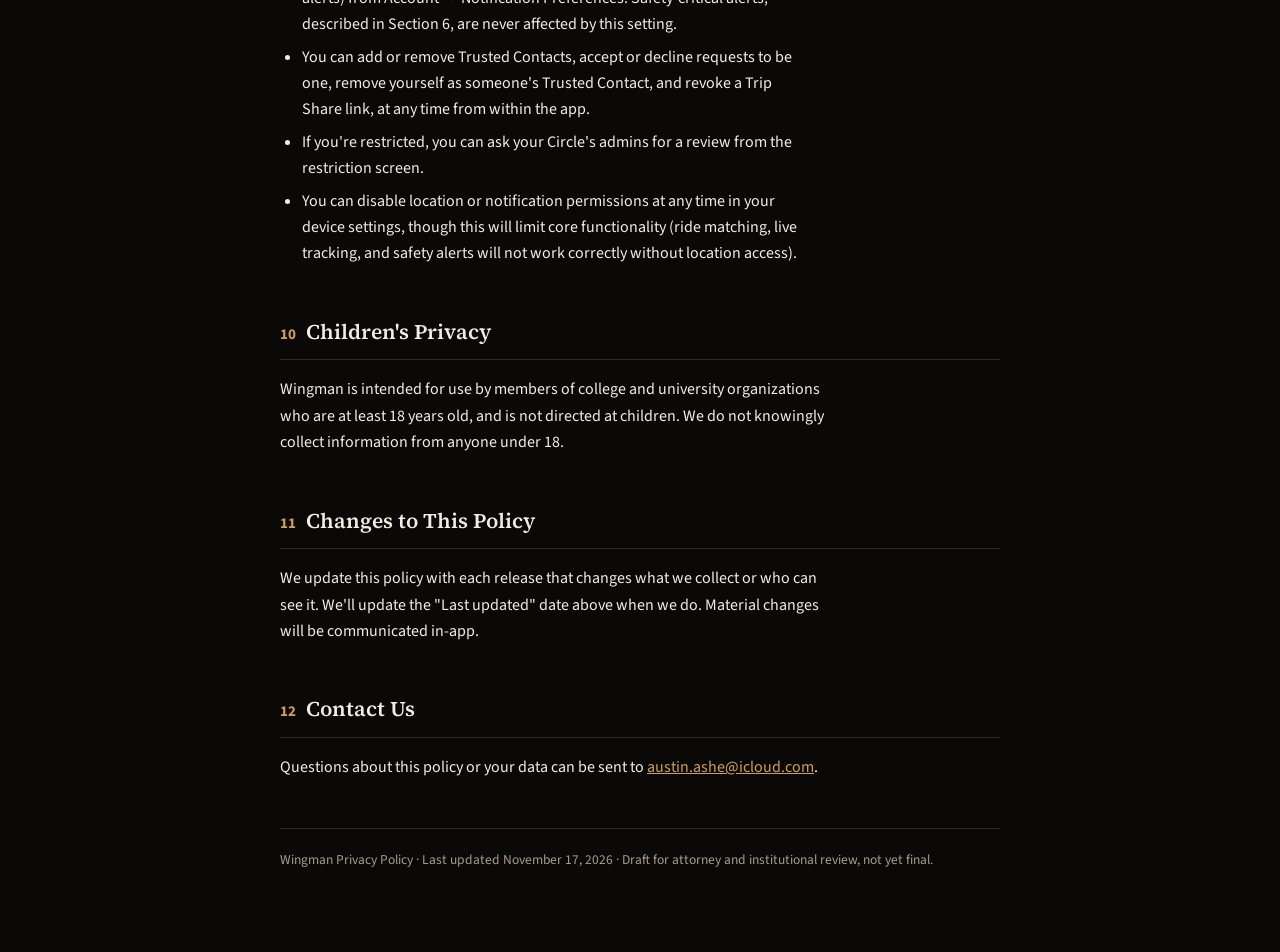
==== commit 543a696b: "Update Privacy Policy and Terms for Wingman V5 Privacy: who can see what under the new private-profi" ====
--- a/privacy.html
+++ b/privacy.html
@@ -16,7 +16,7 @@
     <div class="meta-row">
       <span class="updated-badge">
         <svg viewBox="0 0 24 24" fill="none" stroke="currentColor" stroke-width="2.2" stroke-linecap="round" stroke-linejoin="round"><circle cx="12" cy="12" r="10"/><path d="M12 6v6l4 2"/></svg>
-        Last updated October 19, 2026
+        Last updated November 17, 2026
       </span>
     </div>
   </div>
@@ -33,12 +33,13 @@
       <li><a href="#how-we-use"><span class="n">3</span> How We Use Your Information</a></li>
       <li><a href="#who-can-see"><span class="n">4</span> Who Can See Your Information</a></li>
       <li><a href="#third-party"><span class="n">5</span> Third-Party Services</a></li>
-      <li><a href="#sos"><span class="n">6</span> Safety Features (SOS)</a></li>
-      <li><a href="#retention"><span class="n">7</span> Data Retention</a></li>
-      <li><a href="#choices"><span class="n">8</span> Your Choices</a></li>
-      <li><a href="#children"><span class="n">9</span> Children's Privacy</a></li>
-      <li><a href="#changes"><span class="n">10</span> Changes to This Policy</a></li>
-      <li><a href="#contact"><span class="n">11</span> Contact Us</a></li>
+      <li><a href="#safety"><span class="n">6</span> Safety Features</a></li>
+      <li><a href="#admin-accountability"><span class="n">7</span> Admin Accountability</a></li>
+      <li><a href="#retention"><span class="n">8</span> Data Retention</a></li>
+      <li><a href="#choices"><span class="n">9</span> Your Choices</a></li>
+      <li><a href="#children"><span class="n">10</span> Children's Privacy</a></li>
+      <li><a href="#changes"><span class="n">11</span> Changes to This Policy</a></li>
+      <li><a href="#contact"><span class="n">12</span> Contact Us</a></li>
     </ol>
   </nav>
 
@@ -62,19 +63,21 @@
     <h3 class="sub-title">Location Information</h3>
     <ul>
       <li><strong>Precise location</strong> when you request a ride, submitted as your pickup point</li>
-      <li><strong>Live location</strong> while you are actively driving a ride, shared with the rider(s) you are transporting and your group's admins</li>
-      <li><strong>Background location</strong>, used specifically so a driver's location keeps updating for riders and admins while the app is not in the foreground during an active ride</li>
-      <li><strong>Location included in an SOS alert</strong>, if location services are available at the moment you trigger one (see Section 6)</li>
+      <li><strong>Live location while you're online as a driver</strong>. Your exact location is shared with the rider(s) you're currently driving and your Circle's admins. Other members of your Circle see only an approximate position (rounded to about 1 km) so they know drivers are nearby.</li>
+      <li><strong>Background location</strong>, only while you're online as a driver, so riders and admins keep seeing updates when the app isn't in the foreground. Your phone shows its location indicator whenever this is on, and it stops when you go offline.</li>
+      <li><strong>Your last known location</strong>, sent to your Trusted Contacts if you tap Call 911 and have that option turned on (see Section 6)</li>
     </ul>
 
     <h3 class="sub-title">Ride and Group Information</h3>
     <ul>
       <li>Ride requests, including pickup and destination addresses, timestamps, party size, and ride status</li>
       <li>Messages sent between drivers and riders within a ride</li>
-      <li>Your membership, role, and admin status within any Circle or sub-group you join</li>
+      <li>Your membership, role, tier, and admin status within any Circle or sub-group you join</li>
       <li>Ride history associated with your account</li>
-      <li>If you drive: the shifts you've claimed or offered to swap, and any dates you've marked yourself unavailable (visible to your Circle's admins when assigning shifts)</li>
+      <li>If you drive: the shifts you've claimed or offered to swap, any dates you've marked yourself unavailable (visible to your Circle's admins when assigning shifts), and a record each time you confirm you're sober and fit to drive before going online</li>
       <li>"Thanks" sent to a driver after a ride, and whether a rider has marked a driver as a favorite &mdash; both are one-directional appreciation signals, never a rating or score, and never affect anyone's ability to request or give rides</li>
+      <li>Ride reports you submit about a ride, and reports others submit about a ride you were part of</li>
+      <li>Records of admin actions taken in your Circle, and any review you ask for of a restriction placed on you (see Section 7)</li>
     </ul>
 
     <h3 class="sub-title">Payment Information (Circle Admins Only)</h3>
@@ -82,15 +85,15 @@
 
     <h3 class="sub-title">Device and Usage Information</h3>
     <ul>
-      <li>Push notification tokens, used to deliver ride updates, safety alerts, and group announcements even when the app is not open</li>
-      <li>Crash and diagnostic data, used to identify and fix bugs</li>
+      <li>Push notification tokens, used to deliver ride updates, safety alerts, and group announcements even when the app is not open. A phone's token belongs to one account at a time and is removed when you sign out.</li>
+      <li>Crash and diagnostic data, used to identify and fix bugs. Crash reports are not tied to your name or account.</li>
       <li>Camera access, used only to scan QR invite codes &mdash; Wingman does not store photos or video from your camera</li>
     </ul>
 
     <h3 class="sub-title">Information From Others</h3>
     <ul>
       <li>If a member of your Circle shares an invite code or QR code with you, the code itself may contain a reference to the Circle or role you are joining</li>
-      <li>If another rider selects you as a <strong>Trusted Contact</strong>, we store that relationship so we know to notify you when their rides begin (see Section 4)</li>
+      <li>If another member asks you to be their <strong>Trusted Contact</strong>, we store that request. You become their Trusted Contact only if you accept (see Section 6).</li>
     </ul>
   </section>
 
@@ -98,9 +101,10 @@
     <h2 class="section-title"><span class="num">03</span> How We Use Your Information</h2>
     <p>We use the information above to:</p>
     <ul>
-      <li>Operate the ride coordination features of the app (matching riders and drivers, tracking ride status, showing live location during active rides)</li>
+      <li>Operate the ride coordination features of the app (matching riders and drivers, ordering the queue, tracking ride status, showing live location during active rides)</li>
       <li>Send push notifications for ride updates, safety alerts, shift reminders, and group announcements</li>
-      <li>Allow your Circle's admins to manage membership, review ride activity within their own Circle, and respond to safety events</li>
+      <li>Allow your Circle's admins to manage membership, review ride activity and ride reports within their own Circle, and respond to safety events</li>
+      <li>Keep a record of admin actions so misuse of admin powers can be traced (Section 7)</li>
       <li>Generate automated summaries for admins from your Circle's own existing ride and shift data (for example, a nightly recap of rides completed or a flag when a claimed shift has no driver online) &mdash; these are computed from data already described above, not a new category of information collected about you</li>
       <li>Process your Circle's semester subscription payment through Stripe, if you're an admin renewing access</li>
       <li>Maintain the security and reliability of the app, including diagnosing crashes and abuse</li>
@@ -111,17 +115,20 @@
 
   <section class="doc-section" id="who-can-see">
     <h2 class="section-title"><span class="num">04</span> Who Can See Your Information</h2>
-    <p>Because Wingman is built around private organizational groups, some of your information is visible to other people within your own Circle &mdash; this is a core part of how the app works, not a third-party data share:</p>
-    <ul>
-      <li><strong>Your Circle's admins</strong> can see your membership status, ride history within that Circle, and any safety/security events (including SOS alerts) you're involved in.</li>
-      <li><strong>Drivers you're matched with</strong> can see your pickup/destination and party size for that ride.</li>
-      <li><strong>Riders you're driving</strong> can see your live location, vehicle information (including license plate), and name during an active ride.</li>
-      <li><strong>A Guest Admin (sub-group chair)</strong>, if your organization uses this feature, can see membership and roster information for the specific sub-group they manage.</li>
-      <li><strong>A connected Circle's admins.</strong> If your Circle (for example, a sorority with no drivers of its own) connects to another Circle's driver pool, a ride you request through that connection is visible to that other Circle's admins the same way it would be to your own.</li>
+    <p>Wingman shows each person only what they need, and these limits are enforced by our servers, not just by the app's screens:</p>
+    <ul>
+      <li><strong>Other members of your Circle</strong> can see your name &mdash; for example when adding a Trusted Contact or requesting a ride for someone. They cannot see your phone number, vehicle, or other profile details.</li>
+      <li><strong>The driver of your ride, and the rider(s) you drive,</strong> can see each other's name, phone number, tier, and the driver's vehicle (including license plate) during the ride and for 24 hours after it ends, so you can reach each other about the ride or a lost item. Riders also see their own driver's exact live location during the ride.</li>
+      <li><strong>Your Circle's drivers</strong> can see a waiting ride's pickup, destination, party size, and rider name while it is waiting for a driver. Other members only see their own place in line, never anyone else's ride details.</li>
+      <li><strong>Your Circle's admins</strong> can see your profile and membership details, your ride history within that Circle, ride reports, and safety and security events in their Circle (such as a driver skipping PIN verification).</li>
+      <li><strong>A connected Circle's admins.</strong> If your Circle connects to another Circle's driver pool, that Circle's admins see your first name and Circle during a ride you take through them, and only "Guest rider" afterward. They cannot see your profile.</li>
+      <li><strong>A Guest Admin (sub-group chair)</strong>, if your organization uses this feature, can see the roster of the specific sub-group they manage.</li>
+      <li><strong>Your Trusted Contacts</strong> &mdash; only people who accepted your request &mdash; receive a Trip Share link when your ride is accepted, and your last known location if you tap Call 911 with that option on.</li>
+      <li><strong>Members who are pending approval or whose guest pass has expired</strong> cannot see anything about the Circle.</li>
     </ul>
 
     <h3 class="sub-title">Trip Sharing &mdash; visible outside the app</h3>
-    <p>During an active ride, you can generate a <strong>Trip Share link</strong> and send it to anyone, even someone who doesn't use Wingman. Trusted Contacts you've selected in advance receive this link automatically the moment a ride is accepted, so you don't have to remember to send it yourself. Anyone with the link can view it without logging in. We deliberately limit what that page shows:</p>
+    <p>During an active ride, you can generate a <strong>Trip Share link</strong> and send it to anyone, even someone who doesn't use Wingman. Trusted Contacts who have accepted receive this link automatically the moment a ride is accepted. Anyone with the link can view it without logging in, and it expires after 6 hours. We deliberately limit what that page shows:</p>
     <div class="table-wrap">
       <table class="exposure">
         <thead><tr><th>Shown on the public link</th><th>Never shown</th></tr></thead>
@@ -136,7 +143,7 @@
     <p>You can revoke a Trip Share link at any time from within the app, which immediately stops it from showing any further status.</p>
 
     <h3 class="sub-title">Lost item follow-up</h3>
-    <p>If you report an item left behind in a driver's car, the app opens a text message addressed directly to that driver's real phone number through your own device's messaging app. That message &mdash; and anything either of you send after it &mdash; is a normal text conversation between your two phones, not something Wingman stores, sees, or controls.</p>
+    <p>Within 24 hours after a ride, if you report an item left behind in the driver's car, the app opens a text message addressed directly to that driver's phone number through your own device's messaging app. That message &mdash; and anything either of you send after it &mdash; is a normal text conversation between your two phones, not something Wingman stores, sees, or controls.</p>
   </section>
 
   <section class="doc-section" id="third-party">
@@ -152,50 +159,75 @@
     <p>These providers may process data outside your local jurisdiction. We only share the data each service needs to perform its specific function.</p>
   </section>
 
-  <section class="doc-section" id="sos">
-    <h2 class="section-title"><span class="num">06</span> Safety Features (SOS)</h2>
-    <p>Wingman includes an SOS feature that lets you alert your Circle's admins during an active ride. When triggered, it sends your location (if available) and ride details to your Circle's admins.</p>
+  <section class="doc-section" id="safety">
+    <h2 class="section-title"><span class="num">06</span> Safety Features</h2>
+
+    <h3 class="sub-title">Call 911</h3>
+    <p>The Call 911 button opens your phone's dialer to call 911. If you've turned on "Also alert them when I tap Call 911," your accepted Trusted Contacts also receive an alert with your last known location. Your Circle's admins are not notified.</p>
     <div class="callout safety">
-      <p><strong>Wingman's SOS feature is not connected to 911 or any official emergency response service, and does not replace calling 911.</strong> In a genuine emergency, always contact local emergency services directly.</p>
+      <p><strong>Wingman does not contact 911 or any emergency service itself.</strong> The call is placed by your phone, like any other call. In a genuine emergency, always make sure you are connected to emergency services.</p>
     </div>
-    <p>SOS alerts, and the notification an admin receives for one, can never be muted or disabled by anyone, under any notification setting in the app.</p>
+    <p>Call 911 alerts to Trusted Contacts can never be muted by any notification setting in the app.</p>
+
+    <h3 class="sub-title">Trusted Contacts</h3>
+    <p>You can ask members of your Circle to be your Trusted Contacts. They must accept before they receive anything. A Trusted Contact can decline or remove themselves at any time, and doing so is private &mdash; the person who asked is not told.</p>
+
+    <h3 class="sub-title">Driver fitness, ride reports, and restrictions</h3>
+    <ul>
+      <li>Drivers confirm they are sober and fit to drive every time they go online, and the app checks in with a driver after several hours online.</li>
+      <li>A rider or driver can report a problem with a ride. Reports go to the Circle's admins; the person reported is not told who reported them.</li>
+      <li>Only an admin can restrict a rider (probation, block, or suspension), and must give a reason, which the rider sees. A restricted rider can ask the admins for a review. Reports and ratings never restrict anyone automatically.</li>
+      <li>If a driver skips the rider's PIN check at pickup, the Circle's admins can be alerted and the event is kept in the Circle's security log.</li>
+    </ul>
+  </section>
+
+  <section class="doc-section" id="admin-accountability">
+    <h2 class="section-title"><span class="num">07</span> Admin Accountability</h2>
+    <p>When a Circle's admin uses their powers over another person or Circle &mdash; approving or removing a member, blocking or suspending a rider, putting someone on probation, changing someone's role, tier, or priority, granting or removing admin, guest-admin, or driver access, or changing a connected Circle's access or priority &mdash; Wingman records who did it, who or which Circle was affected, what changed, when, and any reason given. A rider's request for a review of a restriction is recorded the same way.</p>
+    <p>These records are visible only to that Circle's admins. No one, including admins, can edit or delete them. If a Circle is deleted, its records are kept for one year for resolving disputes, then permanently erased.</p>
   </section>
 
   <section class="doc-section" id="retention">
-    <h2 class="section-title"><span class="num">07</span> Data Retention</h2>
+    <h2 class="section-title"><span class="num">08</span> Data Retention</h2>
+    <ul>
+      <li><strong>Ride details:</strong> 14 days after a ride ends, its pickup and destination addresses, map coordinates, messages, and PINs are permanently erased. A ride connected to an open ride report, or to a Call 911 alert from the last 120 days, is kept until that matter is resolved or that period ends. A ride left open for 14 days is closed automatically.</li>
+      <li><strong>Trip Share links</strong> expire after 6 hours.</li>
+      <li><strong>Admin action records</strong> are kept for as long as the Circle exists, and for one year after a Circle is deleted (Section 7).</li>
+    </ul>
     <p>When you delete your account, we immediately revoke your login access and remove your active driver and group membership records. Your ride history is retained after account deletion, since it forms part of the ride record for other members involved in those rides (drivers, co-riders) and your Circle's own safety records.</p>
-    <p>If you have ever sent an SOS alert, certain account fields (name, phone number, vehicle details) may be retained in an anonymized or restricted form rather than fully deleted, so that safety and security records connected to that alert remain intact and reviewable. Your login access is still fully and immediately revoked in this case &mdash; you will not be able to sign back in.</p>
-    <p>We do not currently offer a way to request removal of historical ride records tied to other users' ride history. If you have questions about your specific data, contact us at austin.ashe@icloud.com.</p>
+    <p>If your account is linked to a safety record that must be kept (such as a past SOS alert), certain account fields (name, phone number, vehicle details) may be retained in an anonymized or restricted form rather than fully deleted, so that the record remains intact and reviewable. Your login access is still fully and immediately revoked in this case &mdash; you will not be able to sign back in.</p>
+    <p>If you have questions about your specific data, contact us at austin.ashe@icloud.com.</p>
   </section>
 
   <section class="doc-section" id="choices">
-    <h2 class="section-title"><span class="num">08</span> Your Choices</h2>
+    <h2 class="section-title"><span class="num">09</span> Your Choices</h2>
     <ul>
       <li>You can leave any Circle at any time from the Account screen.</li>
       <li>You can permanently delete your account and its associated data at any time from Account &rarr; Delete Account within the app.</li>
       <li>You can mute non-safety push notifications (chat messages, trip-share alerts) from Account &rarr; Notification Preferences. Safety-critical alerts, described in Section 6, are never affected by this setting.</li>
-      <li>You can add, remove, or stop being a Trusted Contact, and revoke a Trip Share link, at any time from within the app.</li>
+      <li>You can add or remove Trusted Contacts, accept or decline requests to be one, remove yourself as someone's Trusted Contact, and revoke a Trip Share link, at any time from within the app.</li>
+      <li>If you're restricted, you can ask your Circle's admins for a review from the restriction screen.</li>
       <li>You can disable location or notification permissions at any time in your device settings, though this will limit core functionality (ride matching, live tracking, and safety alerts will not work correctly without location access).</li>
     </ul>
   </section>
 
   <section class="doc-section" id="children">
-    <h2 class="section-title"><span class="num">09</span> Children's Privacy</h2>
-    <p>Wingman is intended for use by members of college and university organizations and is not directed at children under 13. We do not knowingly collect information from children under 13.</p>
+    <h2 class="section-title"><span class="num">10</span> Children's Privacy</h2>
+    <p>Wingman is intended for use by members of college and university organizations who are at least 18 years old, and is not directed at children. We do not knowingly collect information from anyone under 18.</p>
   </section>
 
   <section class="doc-section" id="changes">
-    <h2 class="section-title"><span class="num">10</span> Changes to This Policy</h2>
-    <p>We may update this policy from time to time. We'll update the "Last updated" date above when we do. Material changes will be communicated in-app.</p>
+    <h2 class="section-title"><span class="num">11</span> Changes to This Policy</h2>
+    <p>We update this policy with each release that changes what we collect or who can see it. We'll update the "Last updated" date above when we do. Material changes will be communicated in-app.</p>
   </section>
 
   <section class="doc-section" id="contact">
-    <h2 class="section-title"><span class="num">11</span> Contact Us</h2>
+    <h2 class="section-title"><span class="num">12</span> Contact Us</h2>
     <p>Questions about this policy or your data can be sent to <a class="inline-link" href="mailto:austin.ashe@icloud.com">austin.ashe@icloud.com</a>.</p>
   </section>
 
   <footer class="doc-footer">
-    Wingman Privacy Policy &middot; Last updated October 19, 2026 &middot; Draft for attorney and institutional review, not yet final.
+    Wingman Privacy Policy &middot; Last updated November 17, 2026 &middot; Draft for attorney and institutional review, not yet final.
   </footer>
 </div>
 </body>
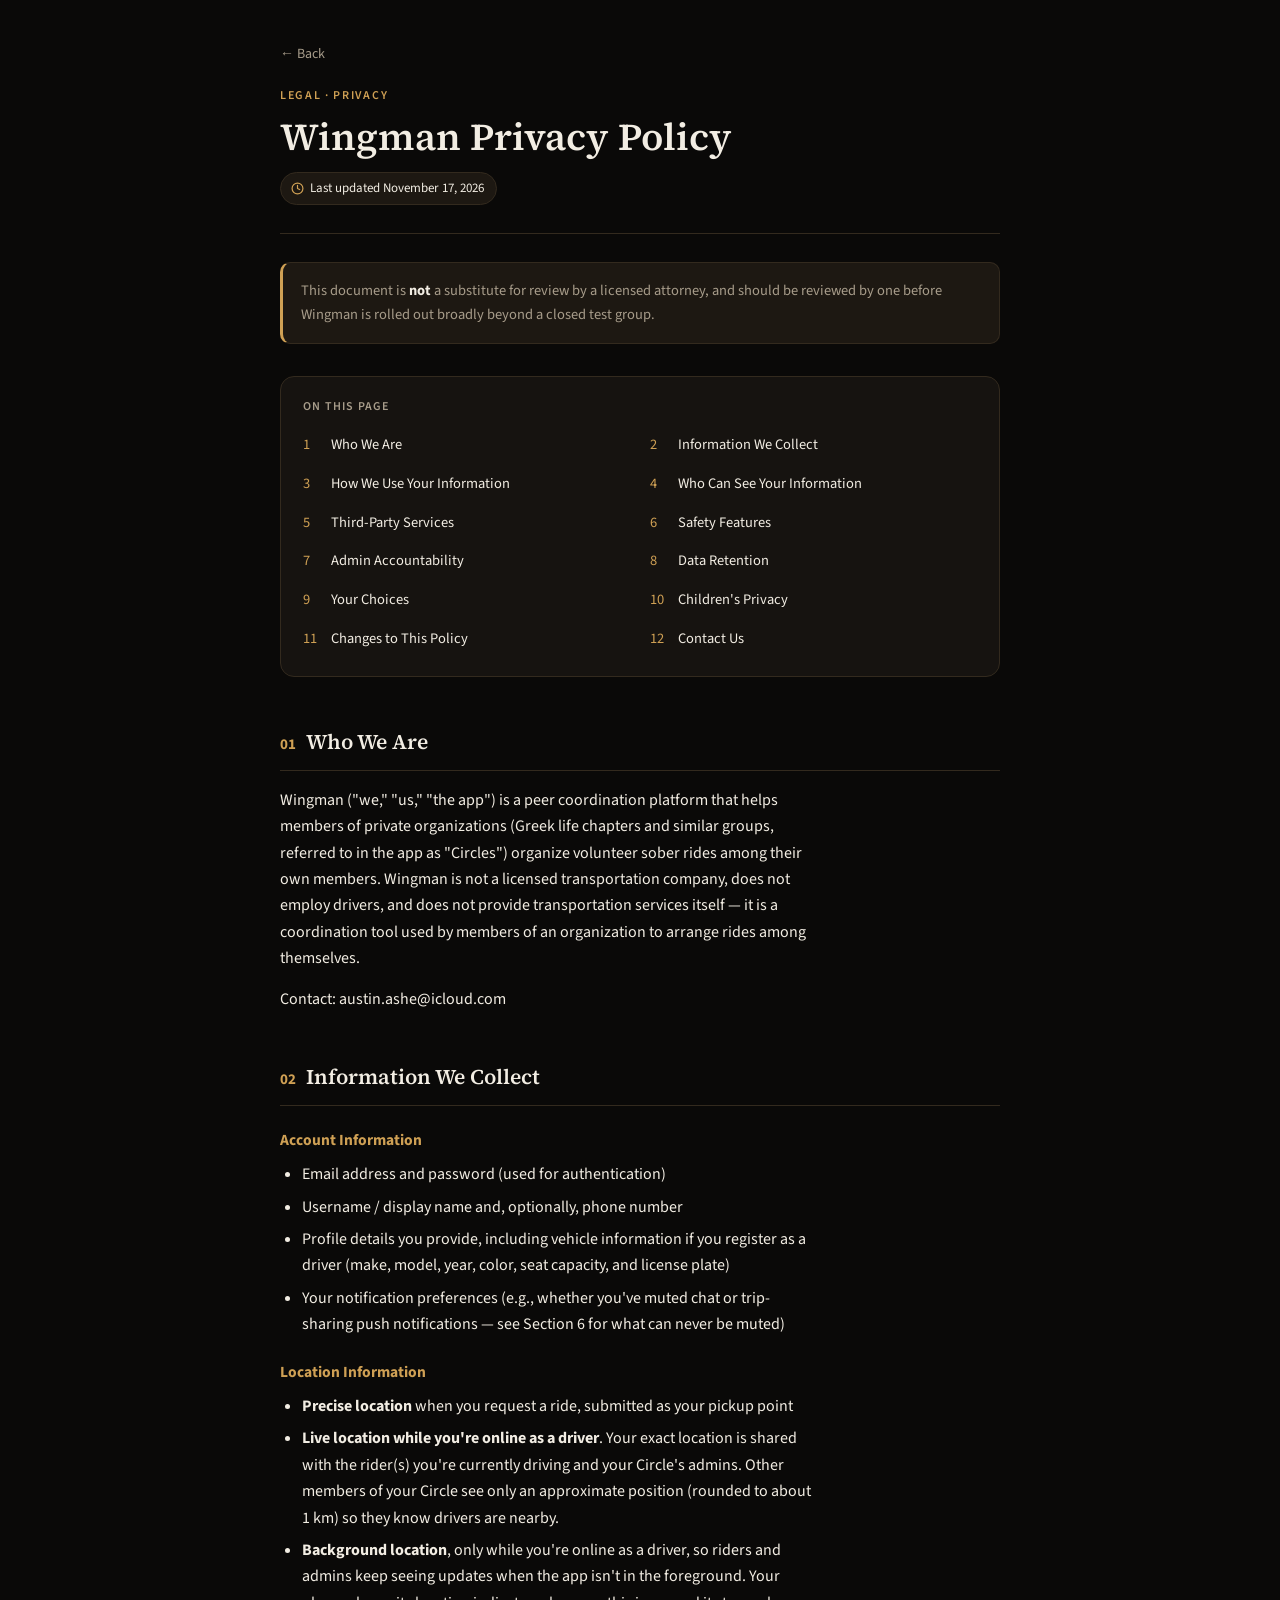
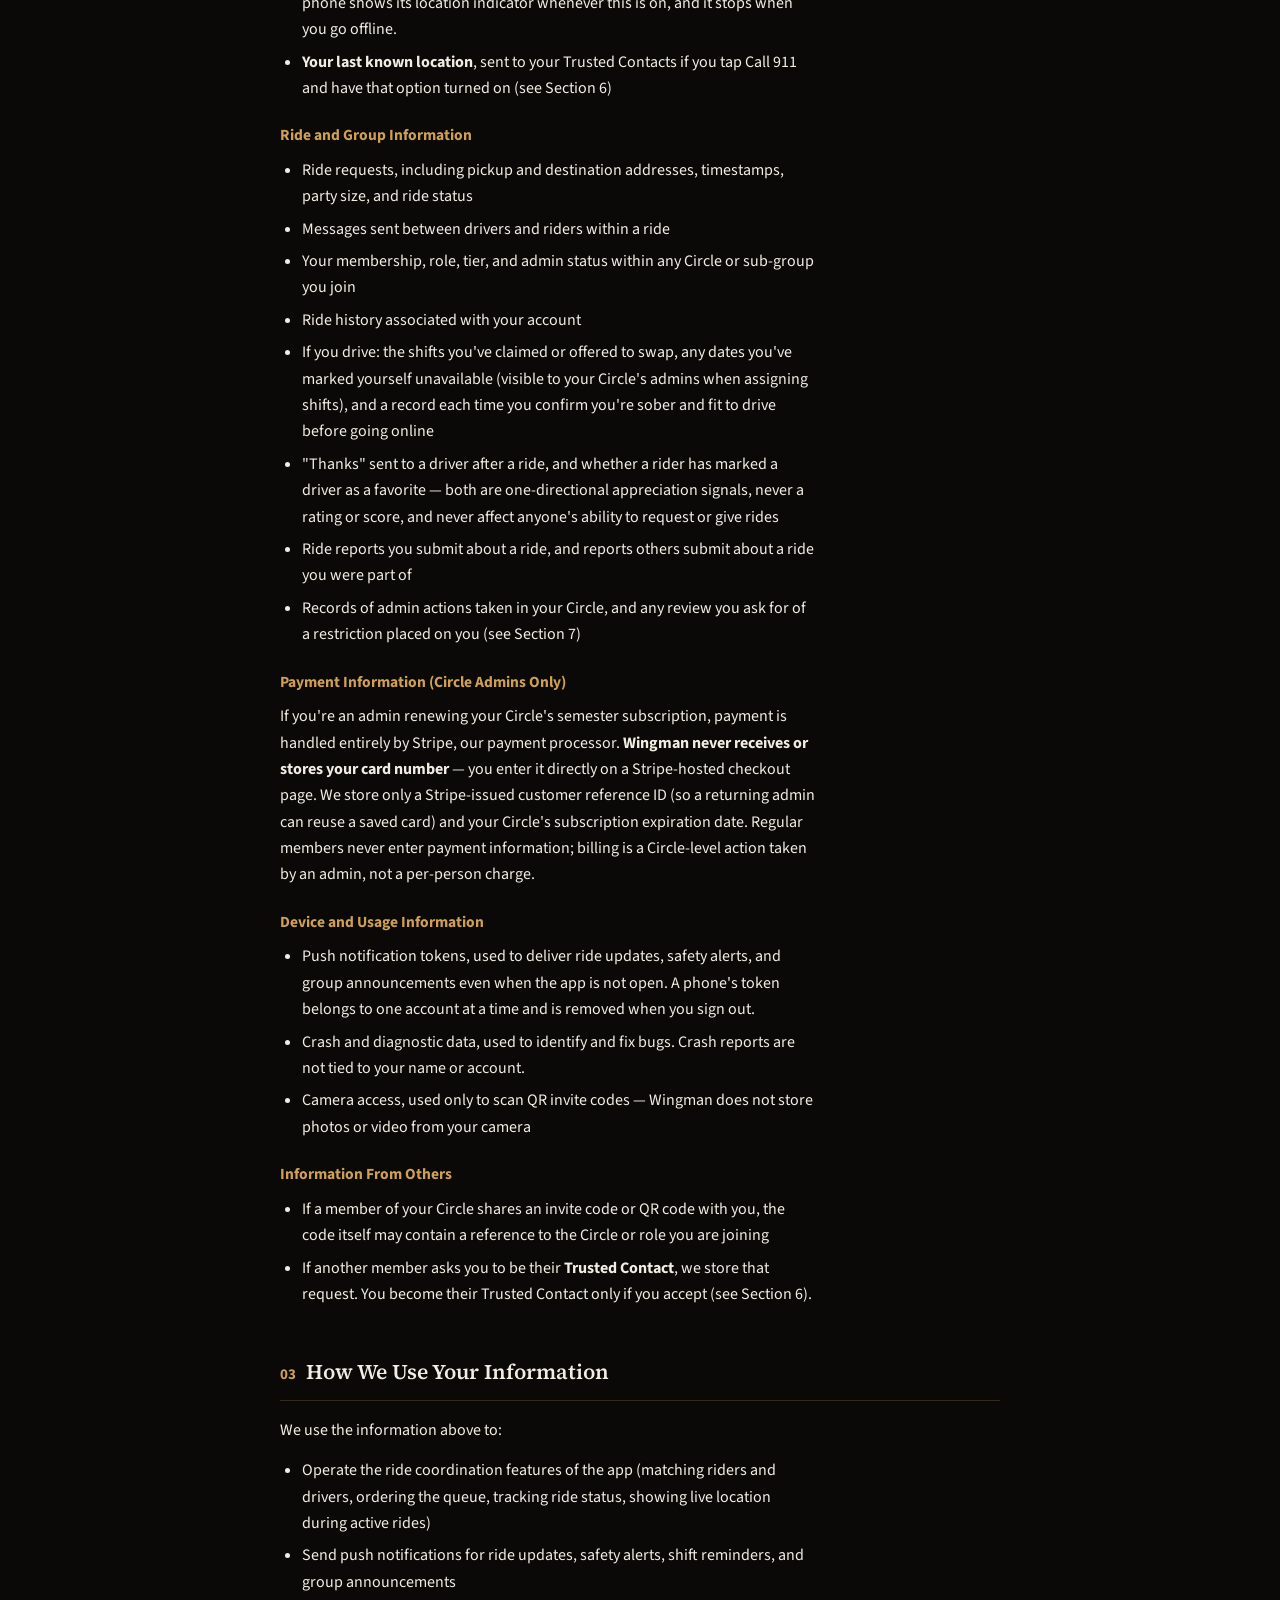
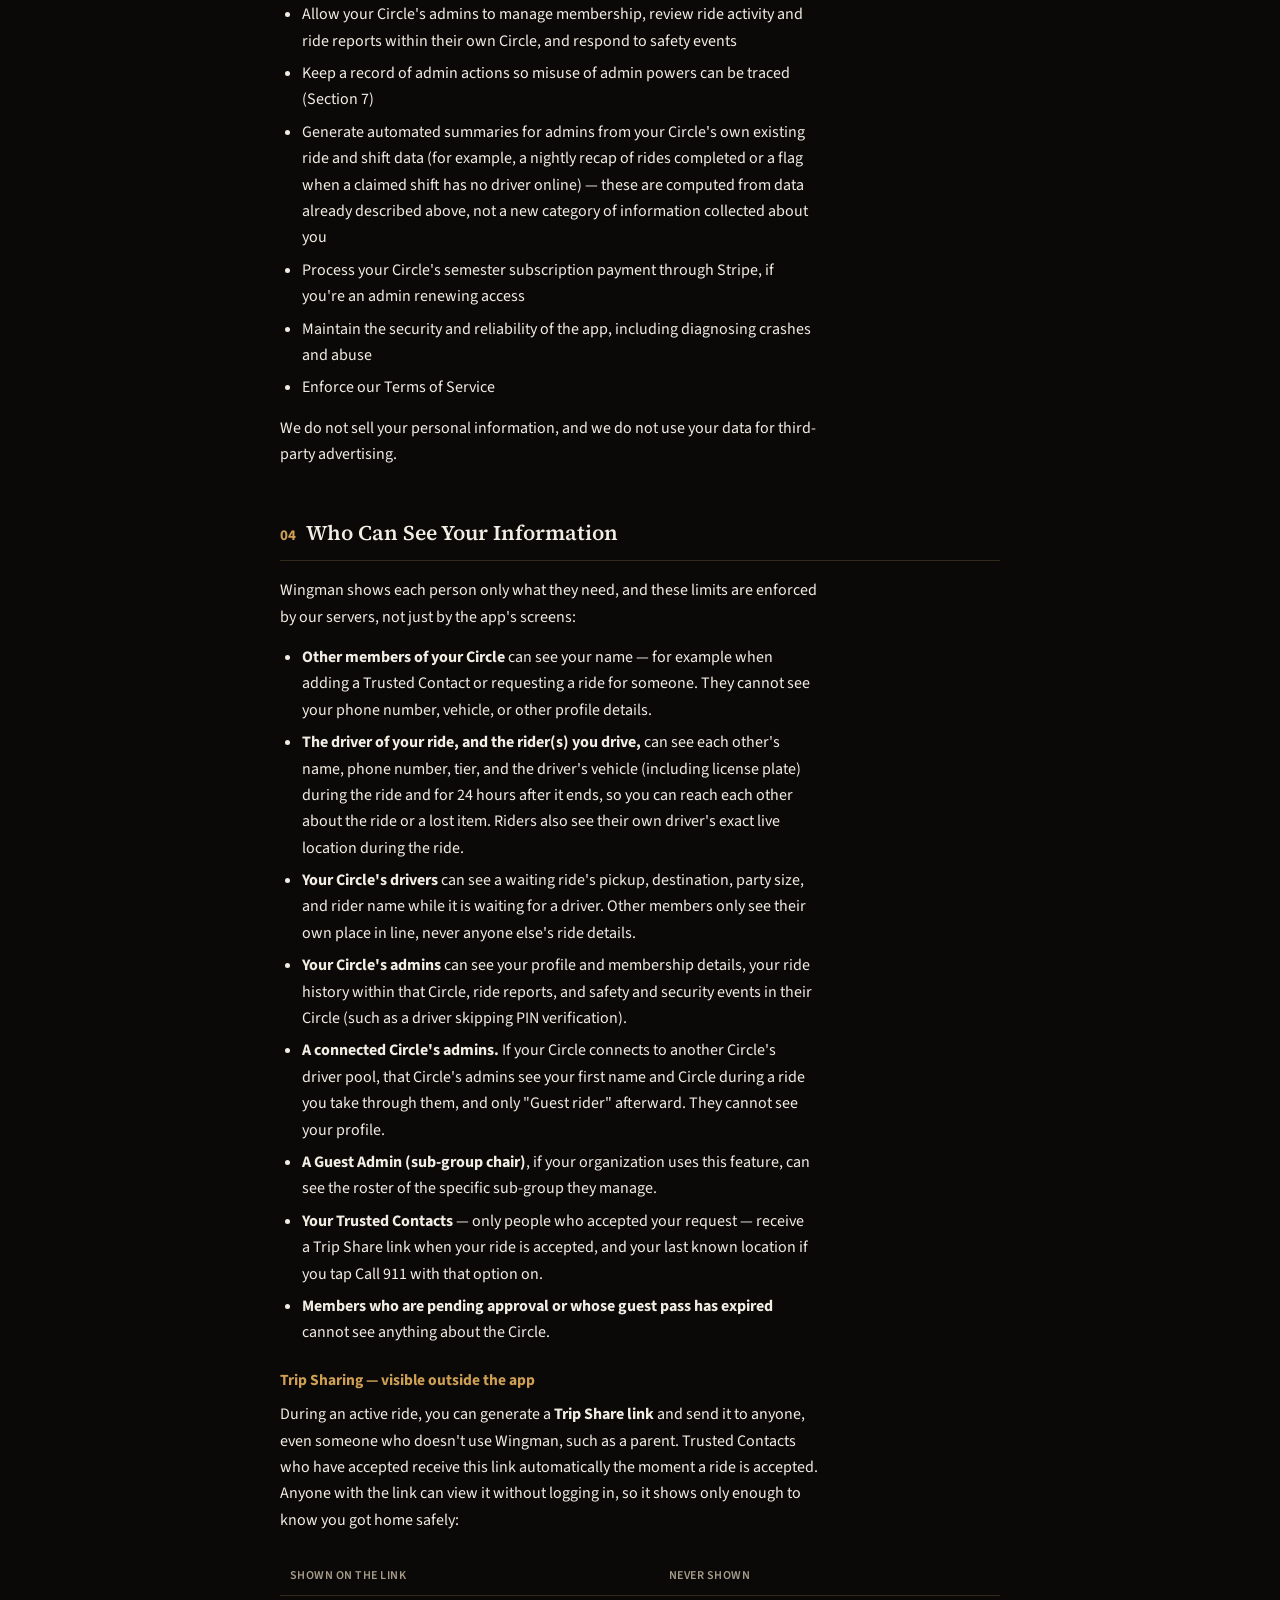
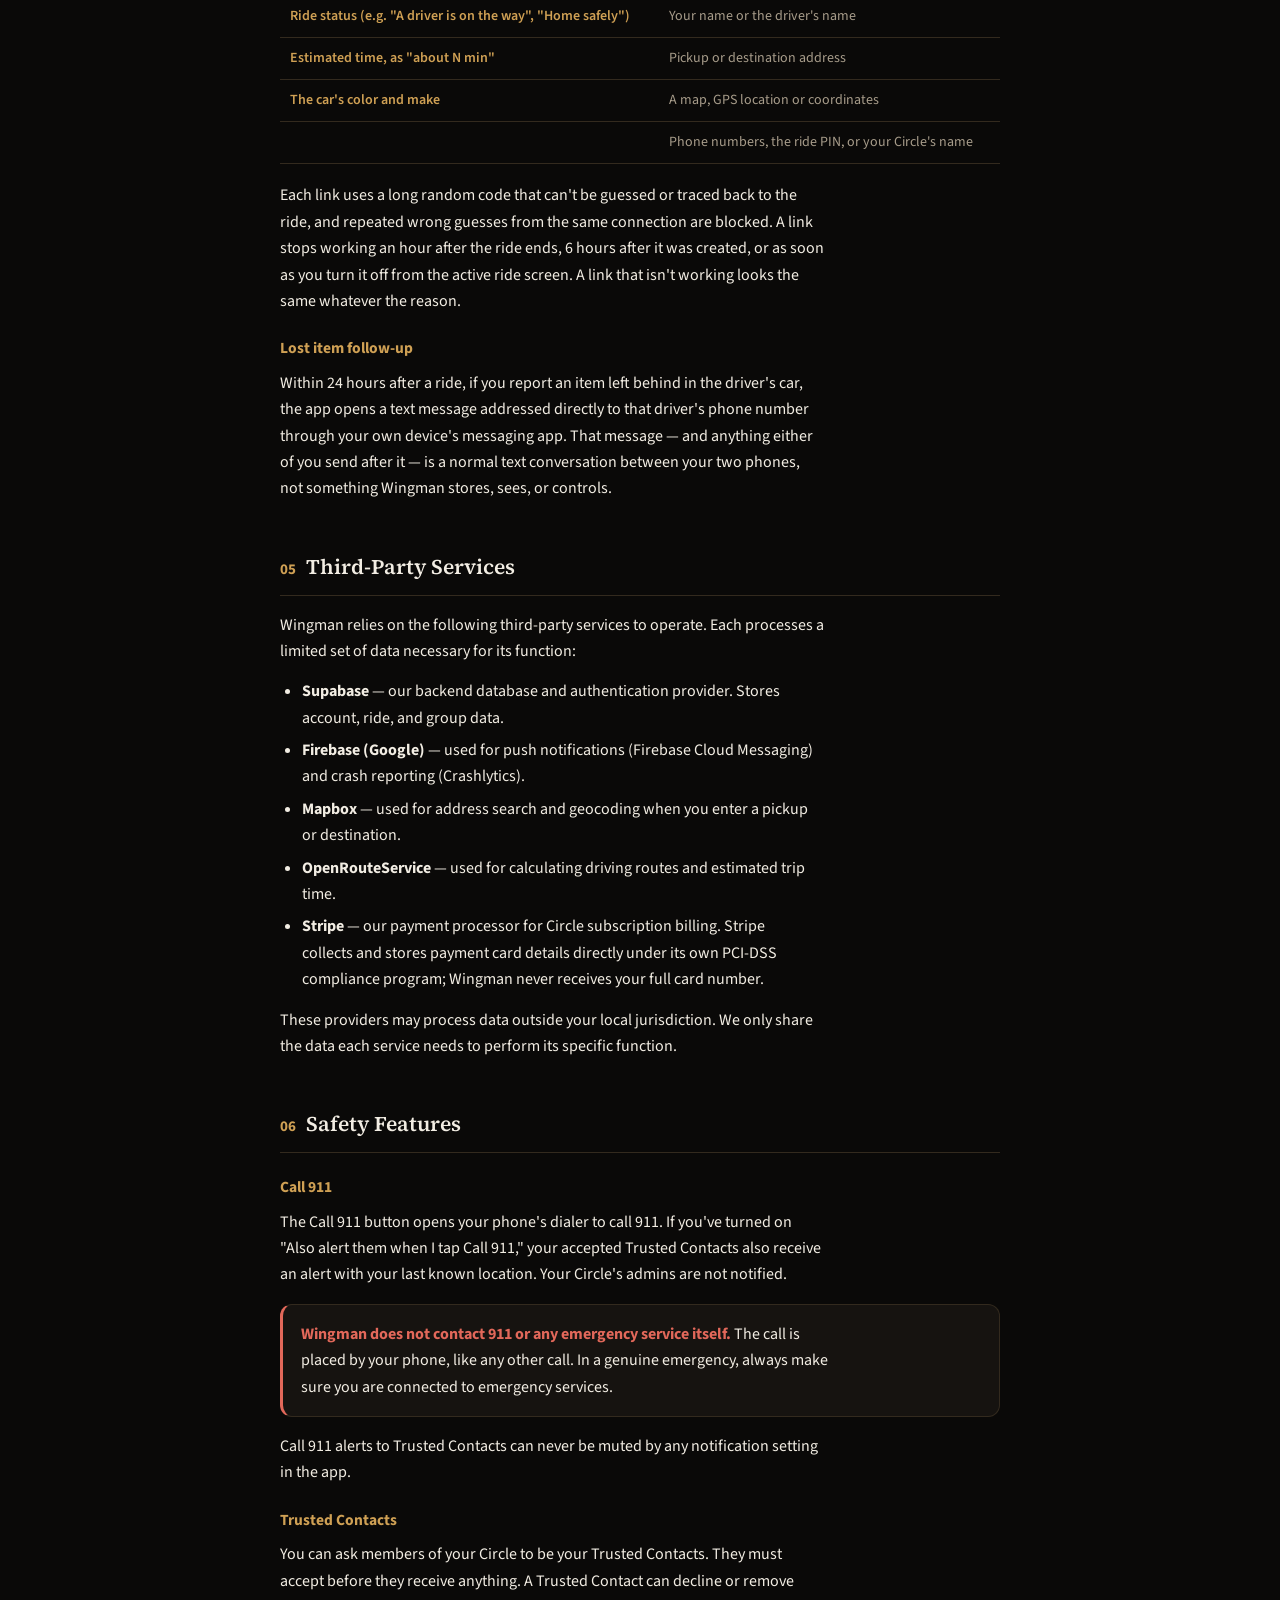
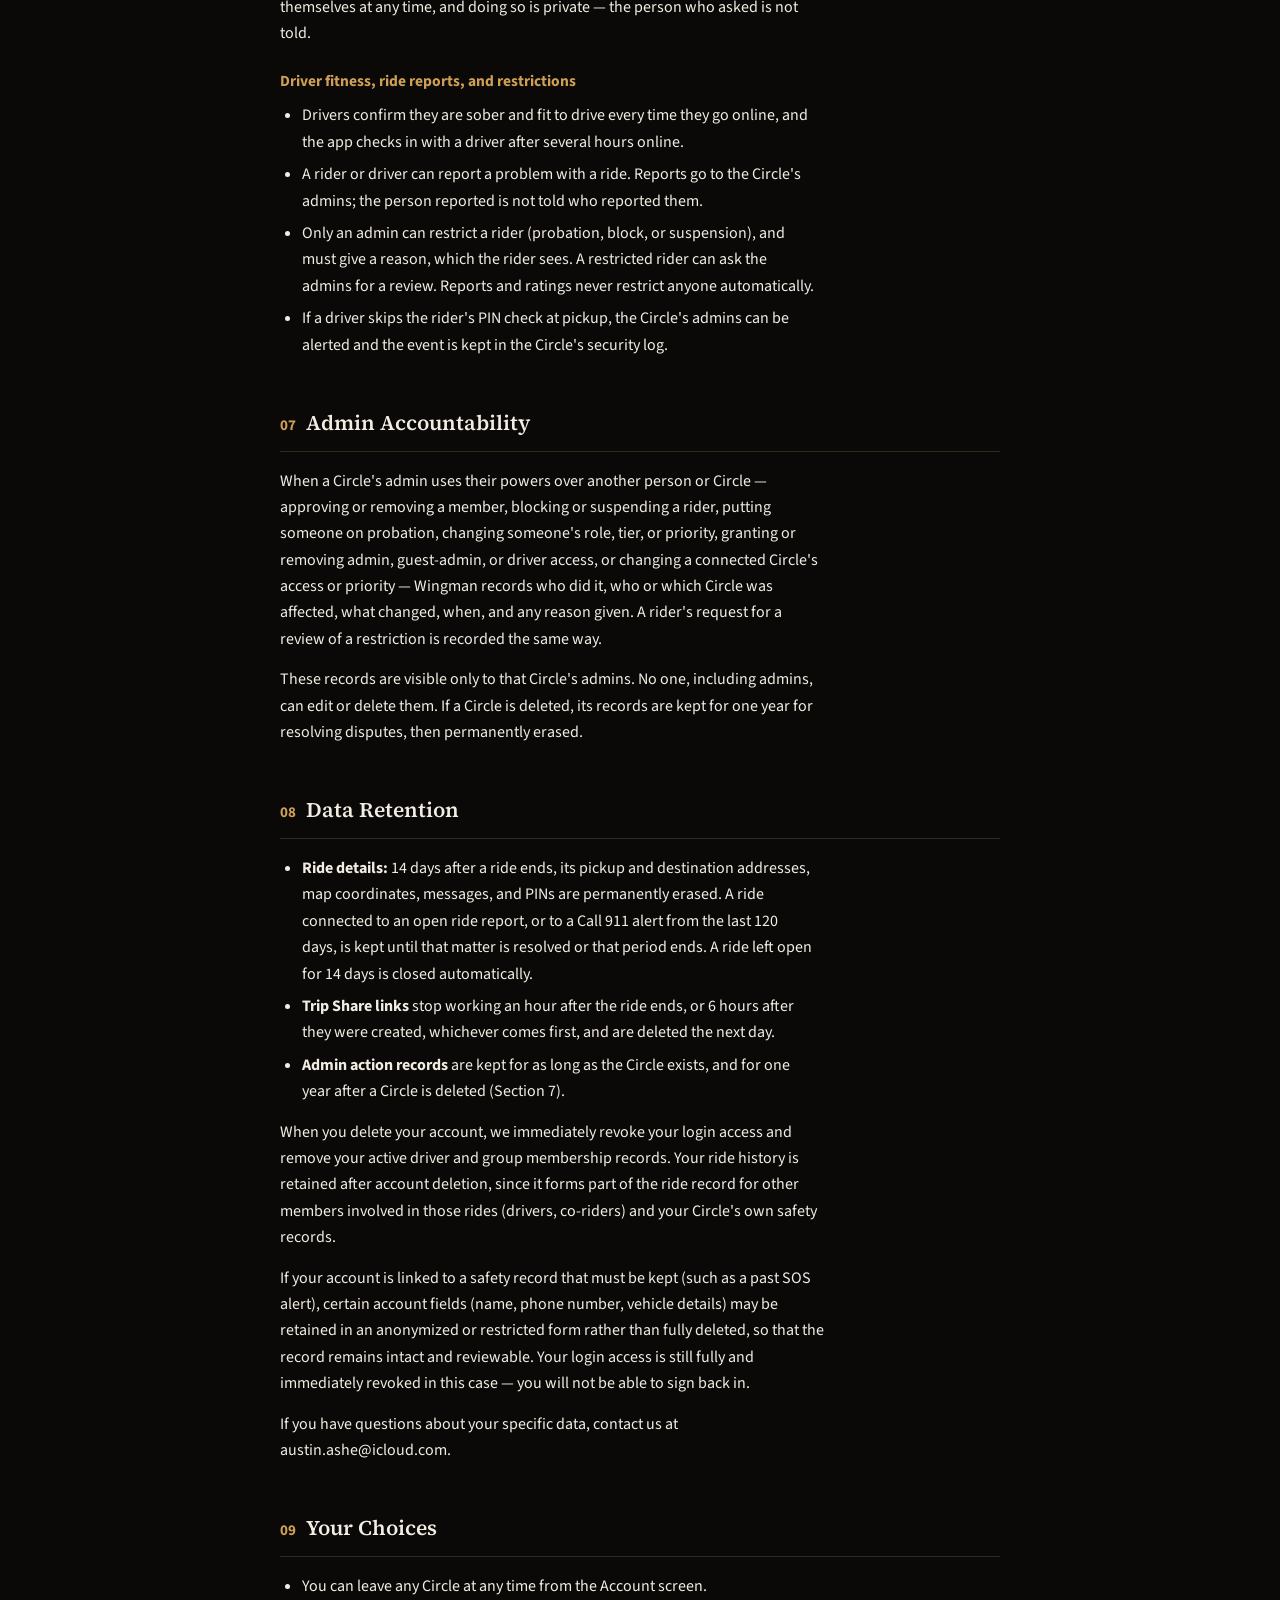
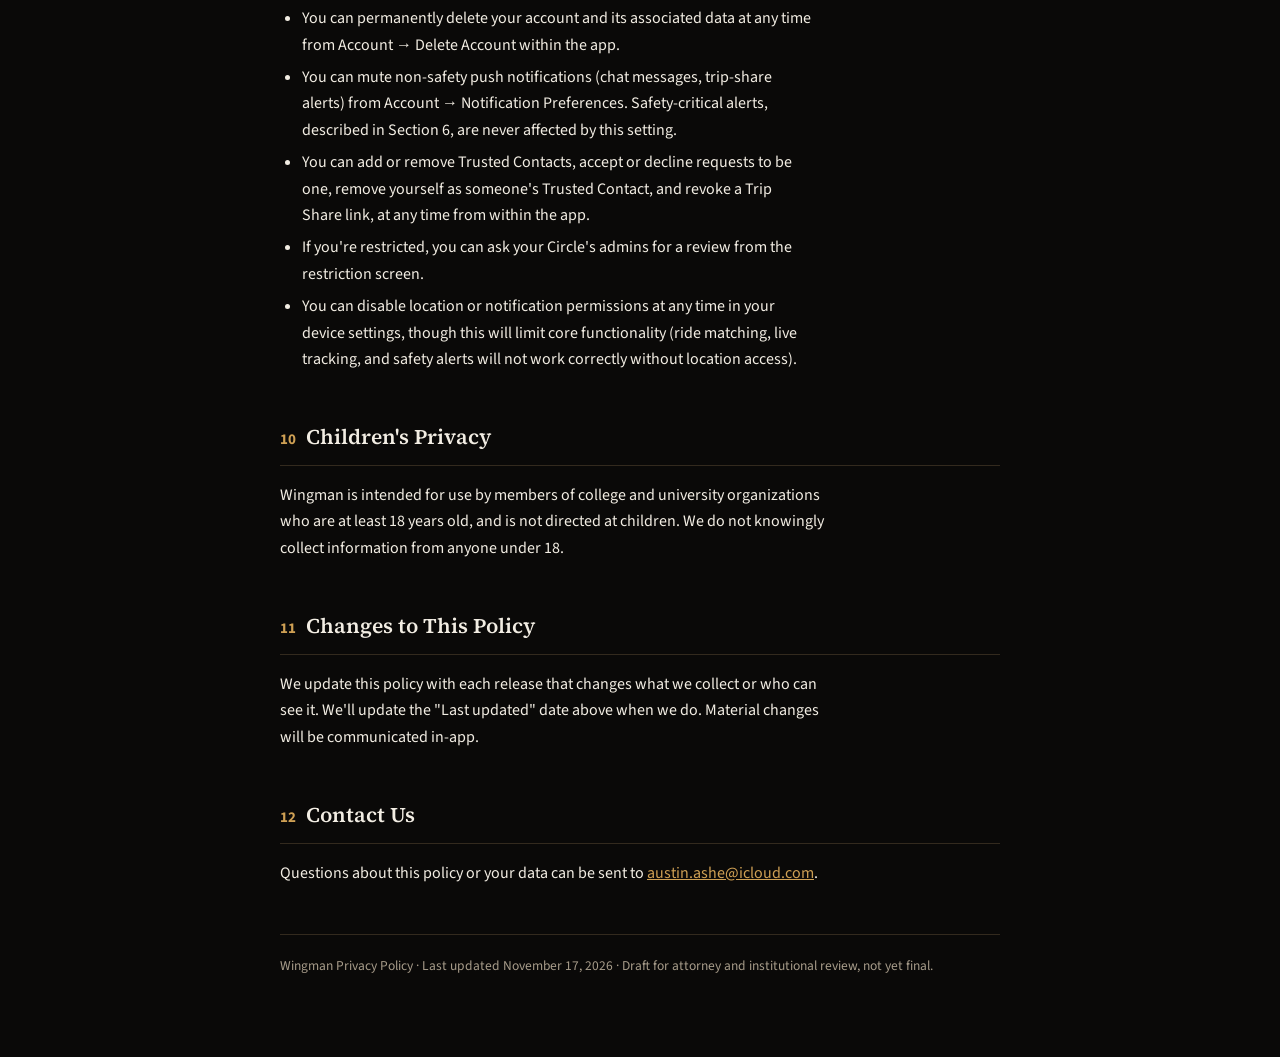
==== commit c655cf65: "Minimal Trip Share page; privacy policy updated to match The public ride page now shows only status," ====
--- a/privacy.html
+++ b/privacy.html
@@ -128,19 +128,19 @@
     </ul>
 
     <h3 class="sub-title">Trip Sharing &mdash; visible outside the app</h3>
-    <p>During an active ride, you can generate a <strong>Trip Share link</strong> and send it to anyone, even someone who doesn't use Wingman. Trusted Contacts who have accepted receive this link automatically the moment a ride is accepted. Anyone with the link can view it without logging in, and it expires after 6 hours. We deliberately limit what that page shows:</p>
+    <p>During an active ride, you can generate a <strong>Trip Share link</strong> and send it to anyone, even someone who doesn't use Wingman, such as a parent. Trusted Contacts who have accepted receive this link automatically the moment a ride is accepted. Anyone with the link can view it without logging in, so it shows only enough to know you got home safely:</p>
     <div class="table-wrap">
       <table class="exposure">
-        <thead><tr><th>Shown on the public link</th><th>Never shown</th></tr></thead>
+        <thead><tr><th>Shown on the link</th><th>Never shown</th></tr></thead>
         <tbody>
-          <tr><td class="yes">Rider and driver first names</td><td class="no">Full names</td></tr>
-          <tr><td class="yes">Vehicle color, make, and model</td><td class="no">Exact pickup/destination address</td></tr>
-          <tr><td class="yes">Plain-language ride status (e.g. "en route")</td><td class="no">Live GPS location</td></tr>
-          <tr><td></td><td class="no">Phone numbers or the ride PIN</td></tr>
+          <tr><td class="yes">Ride status (e.g. "A driver is on the way", "Home safely")</td><td class="no">Your name or the driver's name</td></tr>
+          <tr><td class="yes">Estimated time, as "about N min"</td><td class="no">Pickup or destination address</td></tr>
+          <tr><td class="yes">The car's color and make</td><td class="no">A map, GPS location or coordinates</td></tr>
+          <tr><td></td><td class="no">Phone numbers, the ride PIN, or your Circle's name</td></tr>
         </tbody>
       </table>
     </div>
-    <p>You can revoke a Trip Share link at any time from within the app, which immediately stops it from showing any further status.</p>
+    <p>Each link uses a long random code that can't be guessed or traced back to the ride, and repeated wrong guesses from the same connection are blocked. A link stops working an hour after the ride ends, 6 hours after it was created, or as soon as you turn it off from the active ride screen. A link that isn't working looks the same whatever the reason.</p>
 
     <h3 class="sub-title">Lost item follow-up</h3>
     <p>Within 24 hours after a ride, if you report an item left behind in the driver's car, the app opens a text message addressed directly to that driver's phone number through your own device's messaging app. That message &mdash; and anything either of you send after it &mdash; is a normal text conversation between your two phones, not something Wingman stores, sees, or controls.</p>
@@ -191,7 +191,7 @@
     <h2 class="section-title"><span class="num">08</span> Data Retention</h2>
     <ul>
       <li><strong>Ride details:</strong> 14 days after a ride ends, its pickup and destination addresses, map coordinates, messages, and PINs are permanently erased. A ride connected to an open ride report, or to a Call 911 alert from the last 120 days, is kept until that matter is resolved or that period ends. A ride left open for 14 days is closed automatically.</li>
-      <li><strong>Trip Share links</strong> expire after 6 hours.</li>
+      <li><strong>Trip Share links</strong> stop working an hour after the ride ends, or 6 hours after they were created, whichever comes first, and are deleted the next day.</li>
       <li><strong>Admin action records</strong> are kept for as long as the Circle exists, and for one year after a Circle is deleted (Section 7).</li>
     </ul>
     <p>When you delete your account, we immediately revoke your login access and remove your active driver and group membership records. Your ride history is retained after account deletion, since it forms part of the ride record for other members involved in those rides (drivers, co-riders) and your Circle's own safety records.</p>
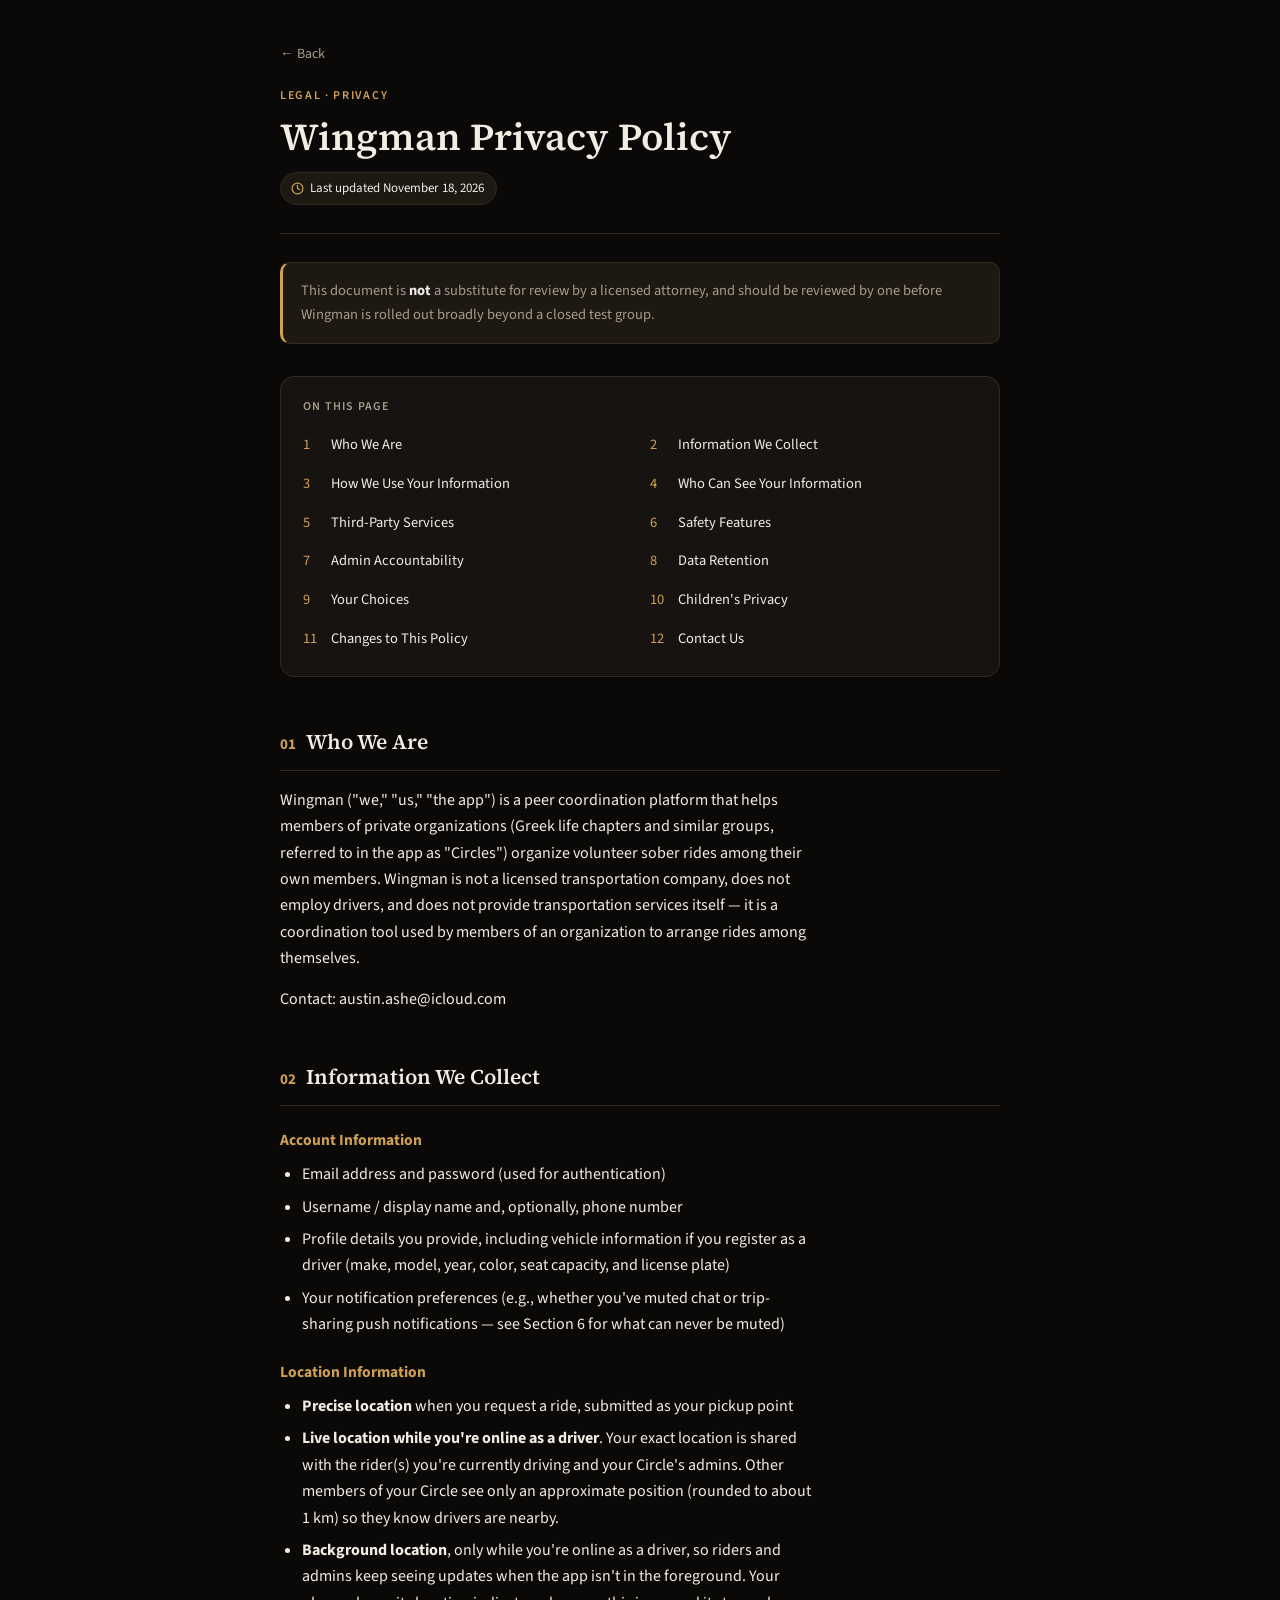
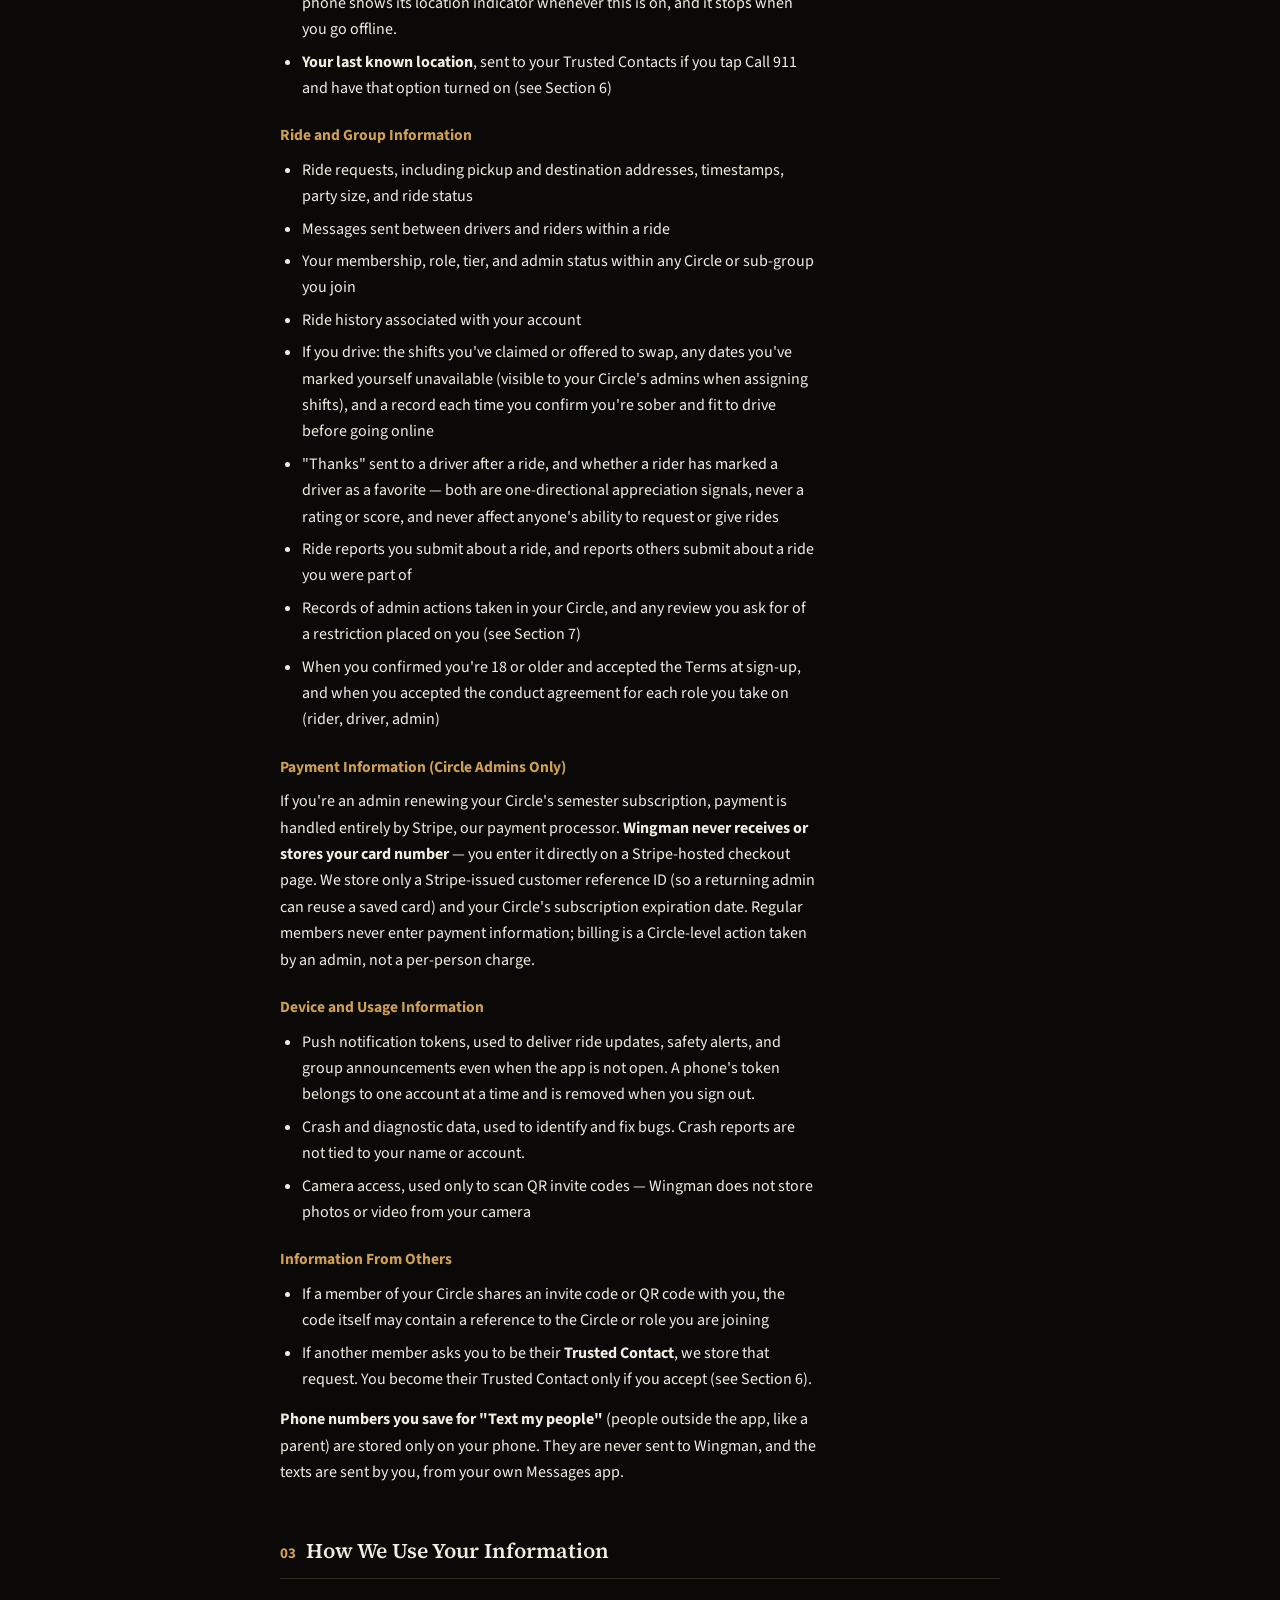
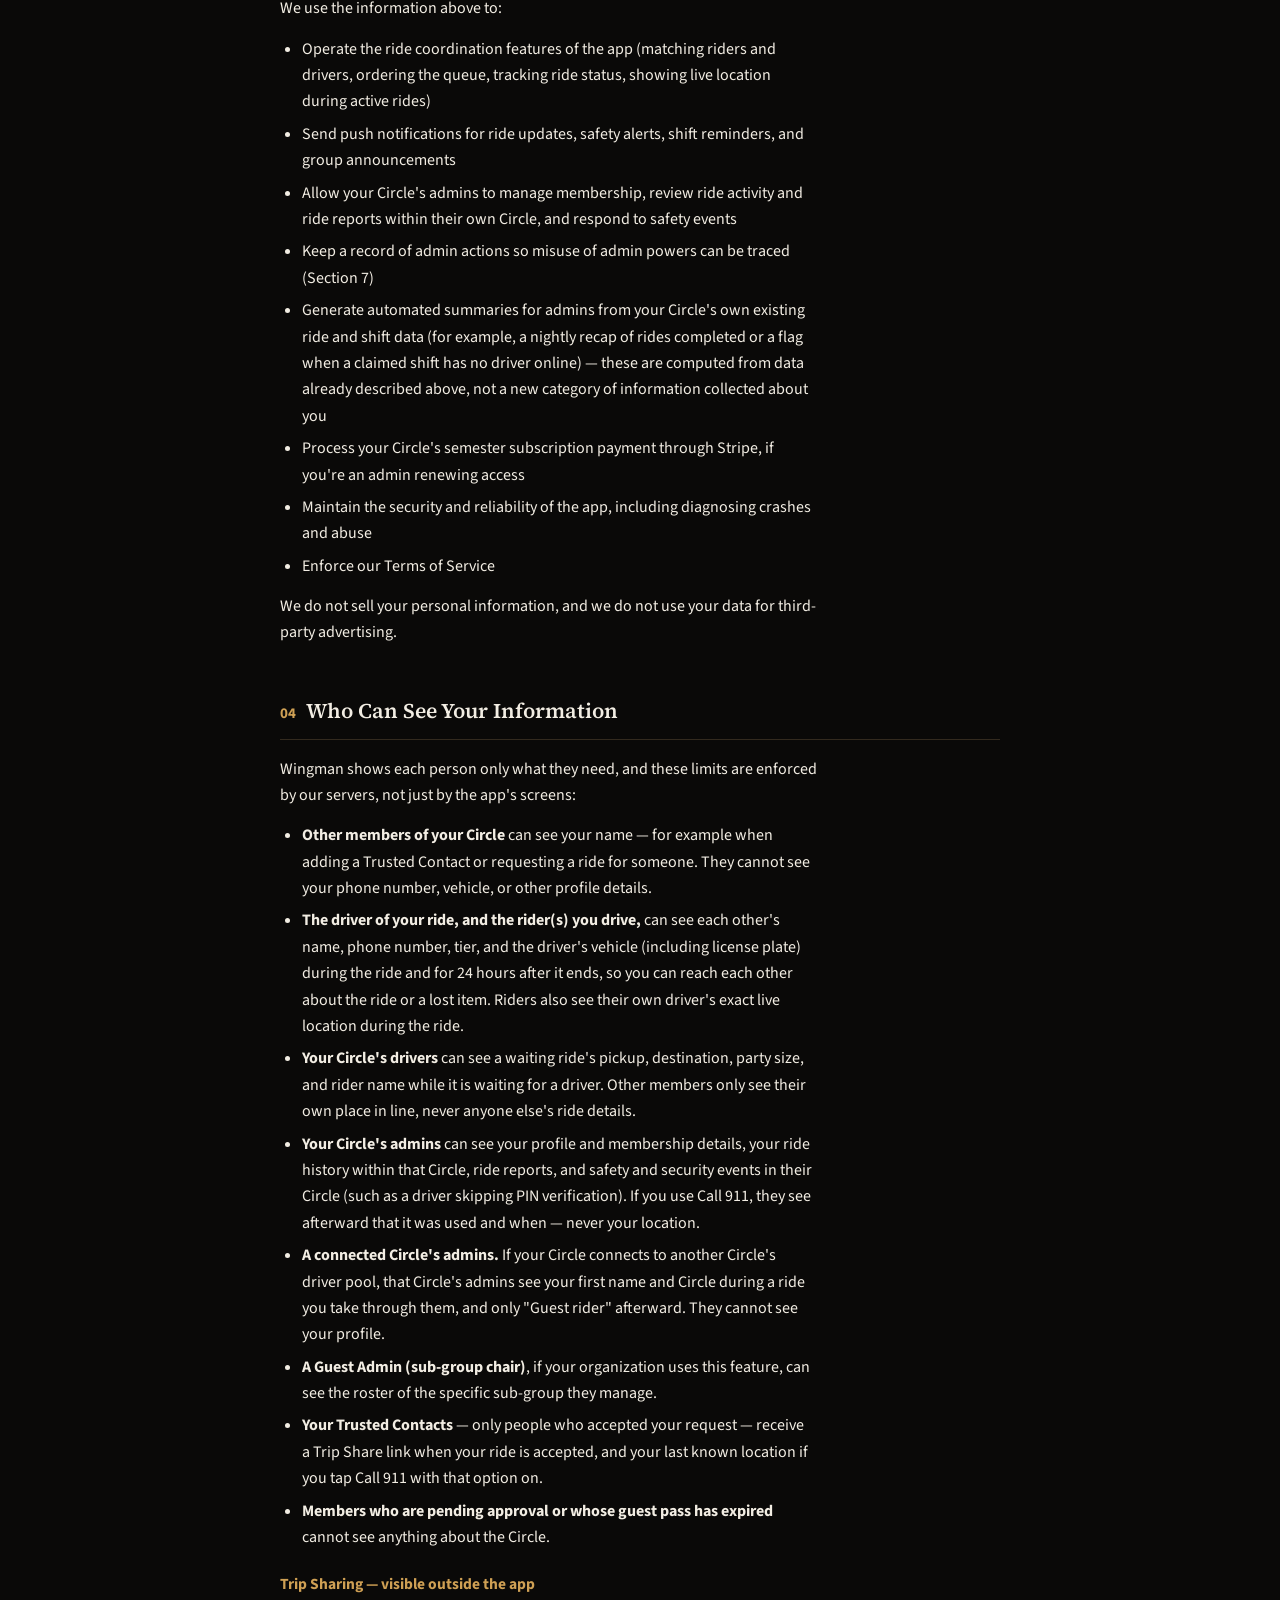
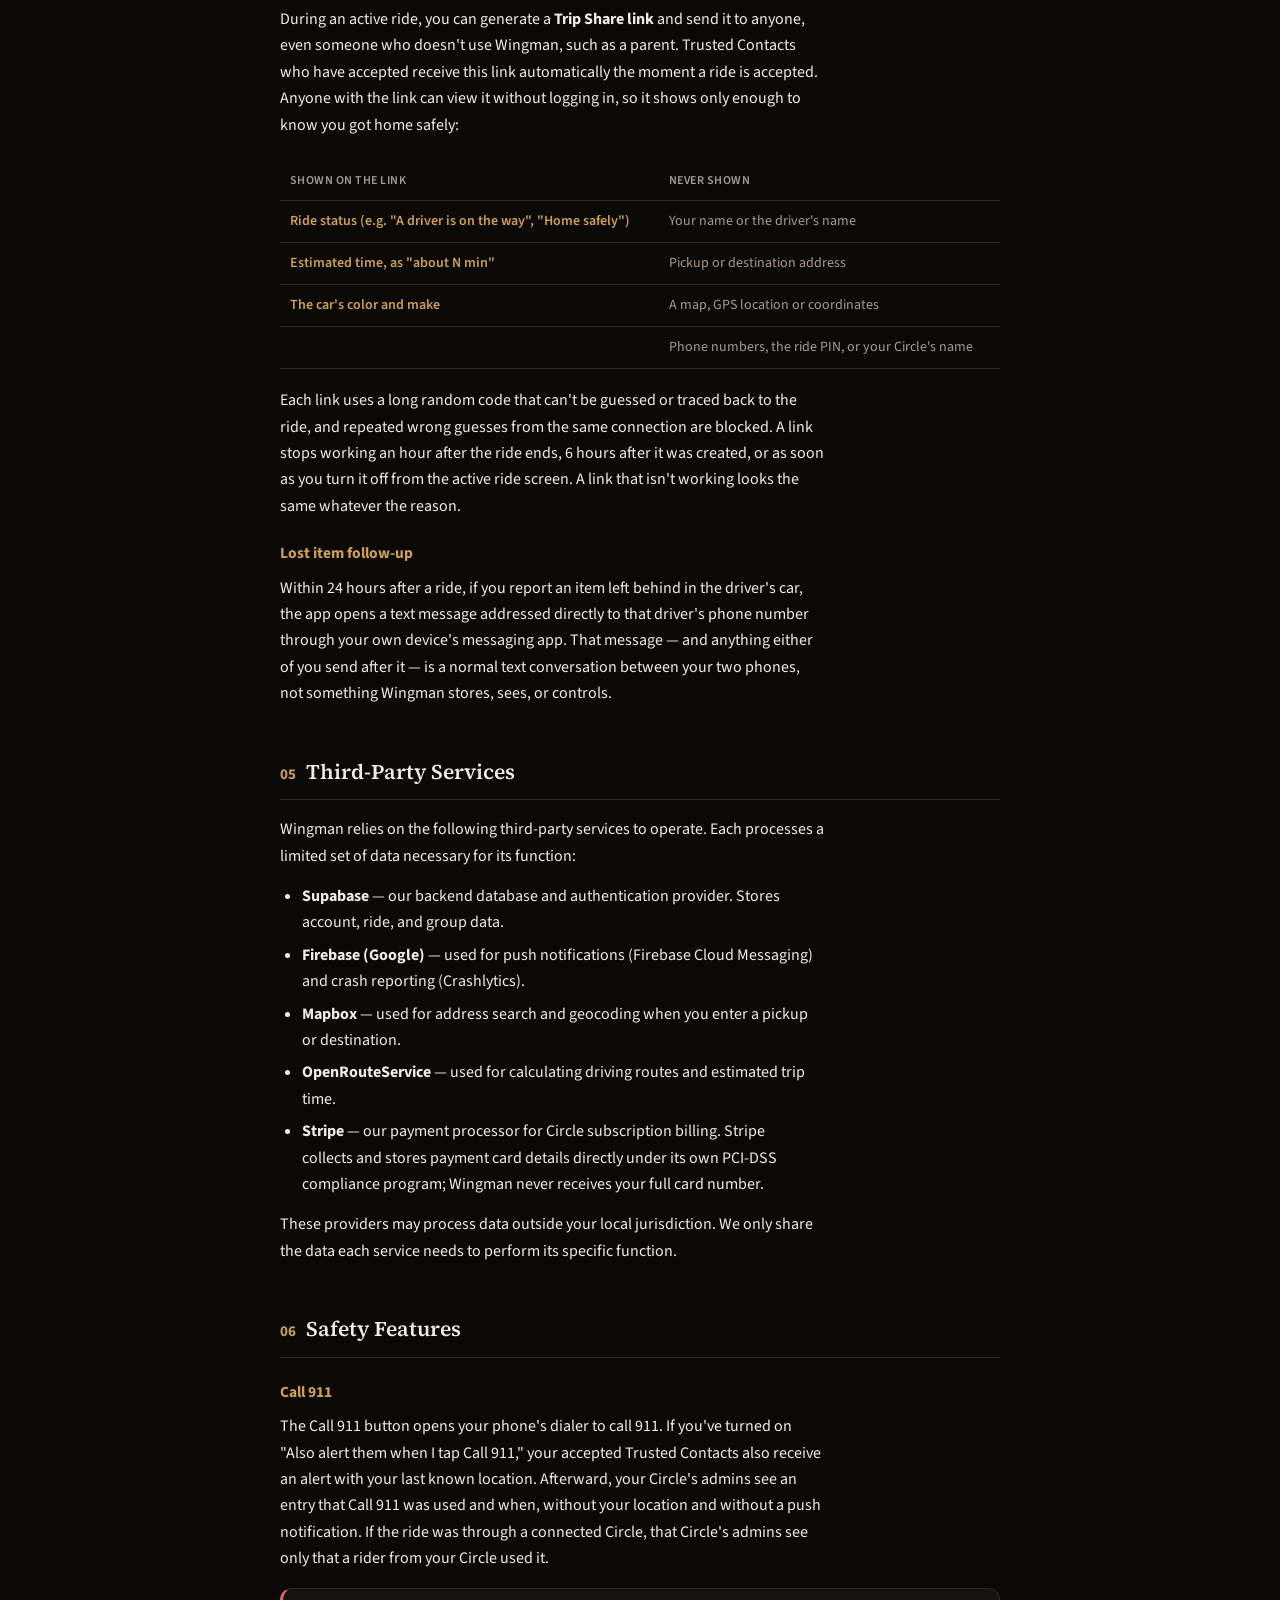
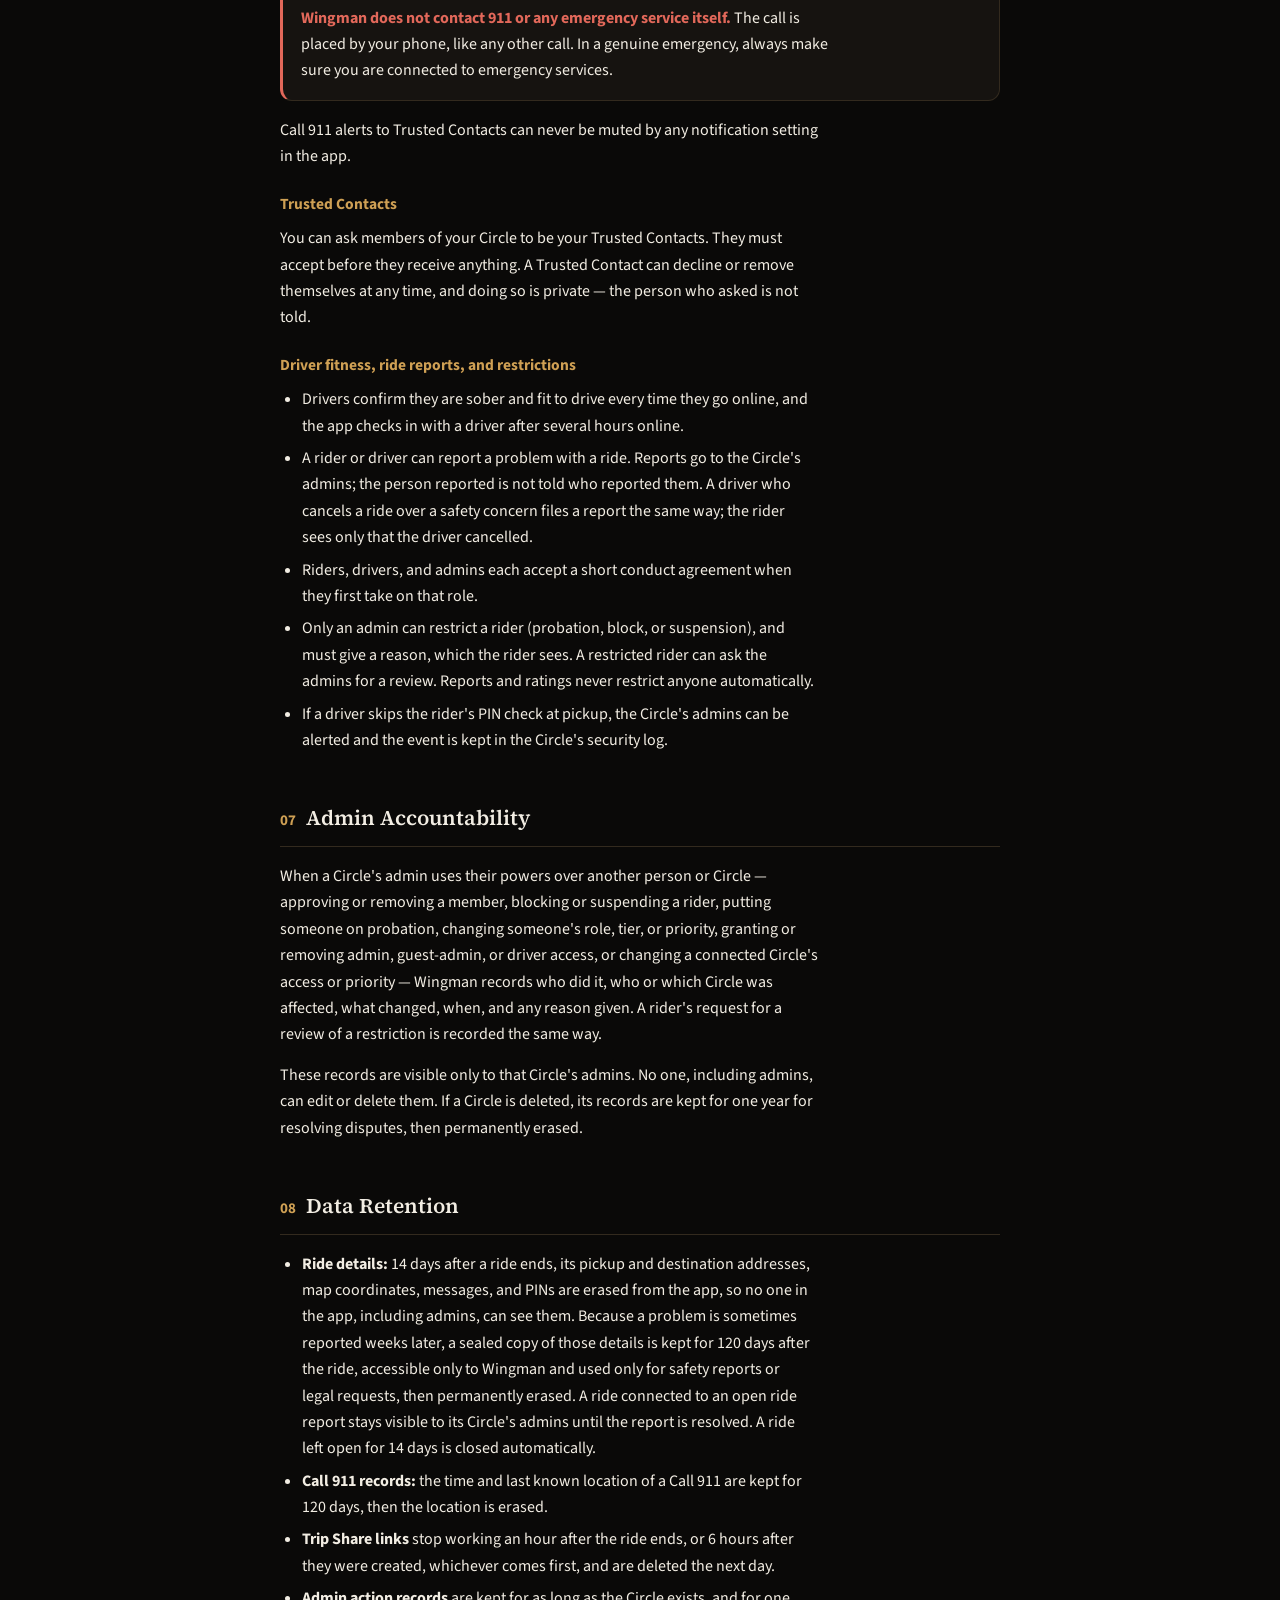
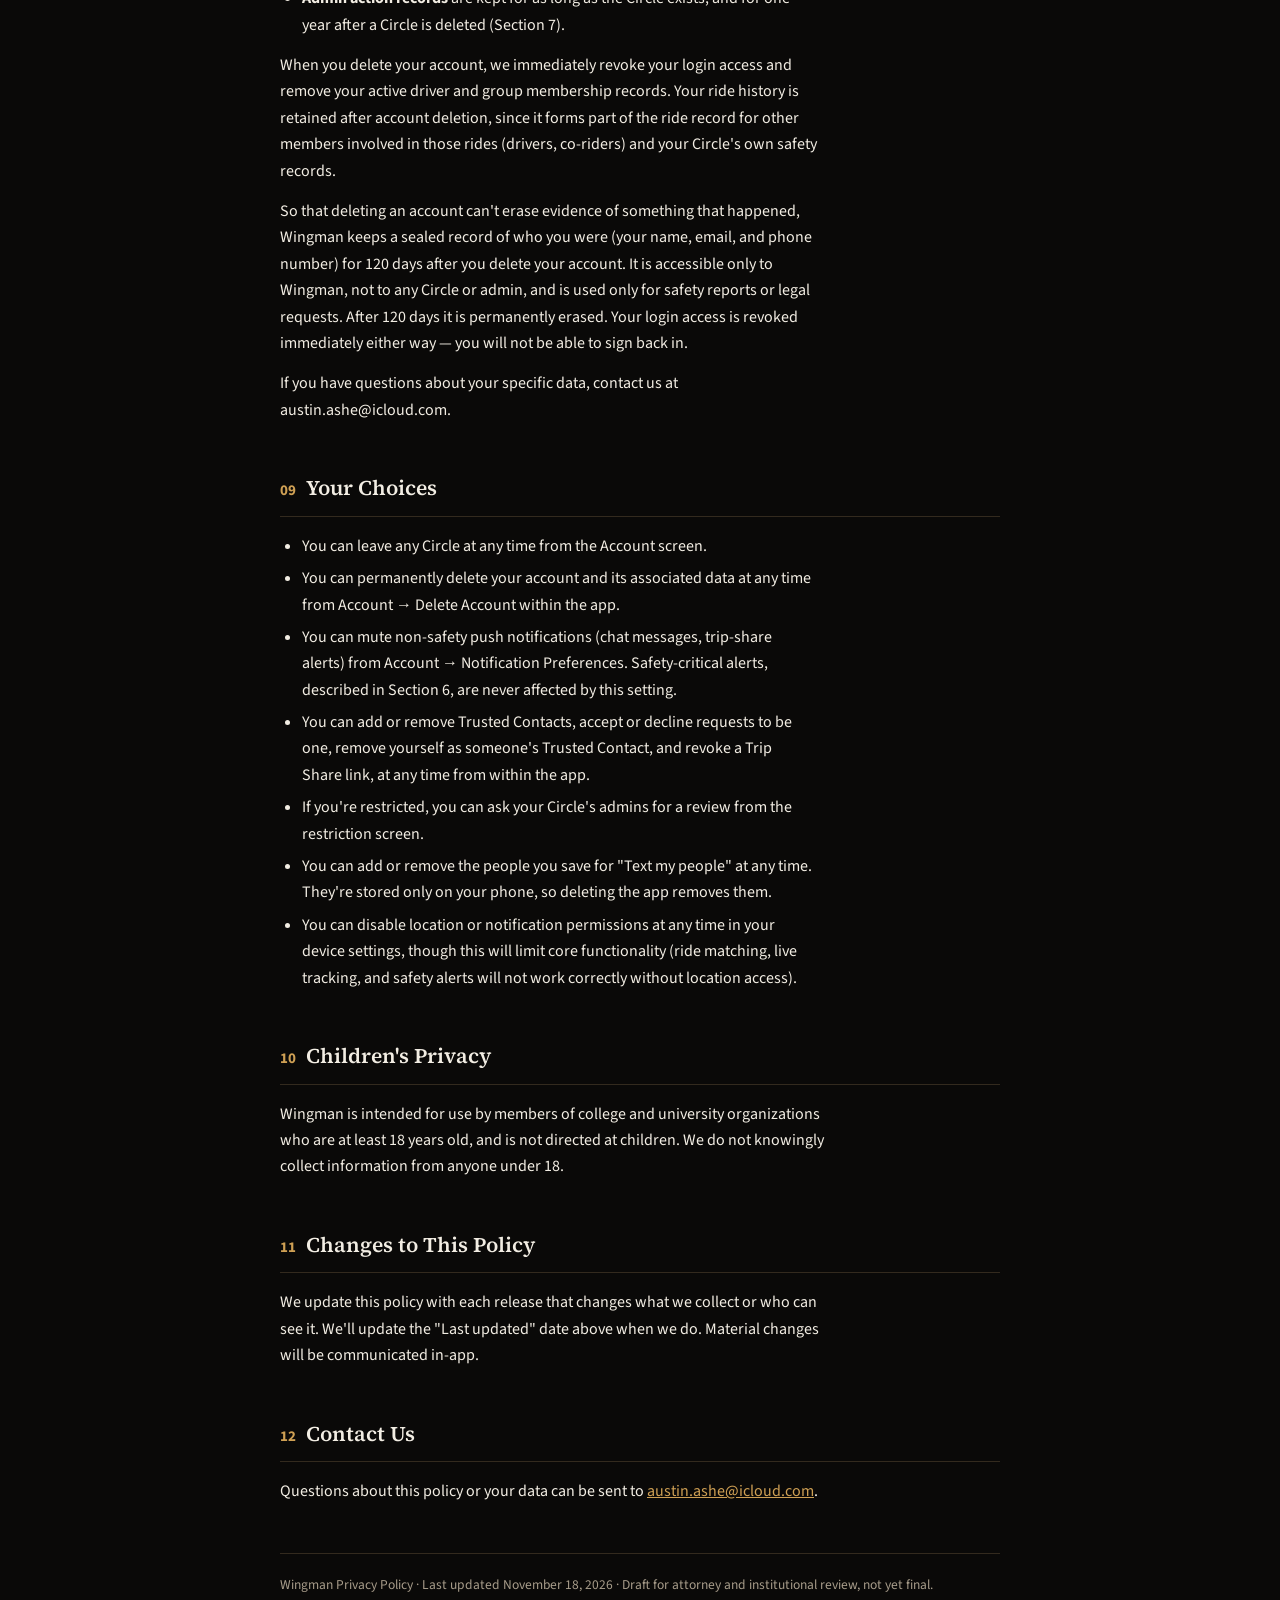
==== commit f104b062: "Privacy and Terms: retention, deletion records, Call 911 notice, consent Privacy: sealed 120-day cop" ====
--- a/privacy.html
+++ b/privacy.html
@@ -16,7 +16,7 @@
     <div class="meta-row">
       <span class="updated-badge">
         <svg viewBox="0 0 24 24" fill="none" stroke="currentColor" stroke-width="2.2" stroke-linecap="round" stroke-linejoin="round"><circle cx="12" cy="12" r="10"/><path d="M12 6v6l4 2"/></svg>
-        Last updated November 17, 2026
+        Last updated November 18, 2026
       </span>
     </div>
   </div>
@@ -78,6 +78,7 @@
       <li>"Thanks" sent to a driver after a ride, and whether a rider has marked a driver as a favorite &mdash; both are one-directional appreciation signals, never a rating or score, and never affect anyone's ability to request or give rides</li>
       <li>Ride reports you submit about a ride, and reports others submit about a ride you were part of</li>
       <li>Records of admin actions taken in your Circle, and any review you ask for of a restriction placed on you (see Section 7)</li>
+      <li>When you confirmed you're 18 or older and accepted the Terms at sign-up, and when you accepted the conduct agreement for each role you take on (rider, driver, admin)</li>
     </ul>
 
     <h3 class="sub-title">Payment Information (Circle Admins Only)</h3>
@@ -95,6 +96,7 @@
       <li>If a member of your Circle shares an invite code or QR code with you, the code itself may contain a reference to the Circle or role you are joining</li>
       <li>If another member asks you to be their <strong>Trusted Contact</strong>, we store that request. You become their Trusted Contact only if you accept (see Section 6).</li>
     </ul>
+    <p><strong>Phone numbers you save for "Text my people"</strong> (people outside the app, like a parent) are stored only on your phone. They are never sent to Wingman, and the texts are sent by you, from your own Messages app.</p>
   </section>
 
   <section class="doc-section" id="how-we-use">
@@ -120,7 +122,7 @@
       <li><strong>Other members of your Circle</strong> can see your name &mdash; for example when adding a Trusted Contact or requesting a ride for someone. They cannot see your phone number, vehicle, or other profile details.</li>
       <li><strong>The driver of your ride, and the rider(s) you drive,</strong> can see each other's name, phone number, tier, and the driver's vehicle (including license plate) during the ride and for 24 hours after it ends, so you can reach each other about the ride or a lost item. Riders also see their own driver's exact live location during the ride.</li>
       <li><strong>Your Circle's drivers</strong> can see a waiting ride's pickup, destination, party size, and rider name while it is waiting for a driver. Other members only see their own place in line, never anyone else's ride details.</li>
-      <li><strong>Your Circle's admins</strong> can see your profile and membership details, your ride history within that Circle, ride reports, and safety and security events in their Circle (such as a driver skipping PIN verification).</li>
+      <li><strong>Your Circle's admins</strong> can see your profile and membership details, your ride history within that Circle, ride reports, and safety and security events in their Circle (such as a driver skipping PIN verification). If you use Call 911, they see afterward that it was used and when &mdash; never your location.</li>
       <li><strong>A connected Circle's admins.</strong> If your Circle connects to another Circle's driver pool, that Circle's admins see your first name and Circle during a ride you take through them, and only "Guest rider" afterward. They cannot see your profile.</li>
       <li><strong>A Guest Admin (sub-group chair)</strong>, if your organization uses this feature, can see the roster of the specific sub-group they manage.</li>
       <li><strong>Your Trusted Contacts</strong> &mdash; only people who accepted your request &mdash; receive a Trip Share link when your ride is accepted, and your last known location if you tap Call 911 with that option on.</li>
@@ -163,7 +165,7 @@
     <h2 class="section-title"><span class="num">06</span> Safety Features</h2>
 
     <h3 class="sub-title">Call 911</h3>
-    <p>The Call 911 button opens your phone's dialer to call 911. If you've turned on "Also alert them when I tap Call 911," your accepted Trusted Contacts also receive an alert with your last known location. Your Circle's admins are not notified.</p>
+    <p>The Call 911 button opens your phone's dialer to call 911. If you've turned on "Also alert them when I tap Call 911," your accepted Trusted Contacts also receive an alert with your last known location. Afterward, your Circle's admins see an entry that Call 911 was used and when, without your location and without a push notification. If the ride was through a connected Circle, that Circle's admins see only that a rider from your Circle used it.</p>
     <div class="callout safety">
       <p><strong>Wingman does not contact 911 or any emergency service itself.</strong> The call is placed by your phone, like any other call. In a genuine emergency, always make sure you are connected to emergency services.</p>
     </div>
@@ -175,7 +177,8 @@
     <h3 class="sub-title">Driver fitness, ride reports, and restrictions</h3>
     <ul>
       <li>Drivers confirm they are sober and fit to drive every time they go online, and the app checks in with a driver after several hours online.</li>
-      <li>A rider or driver can report a problem with a ride. Reports go to the Circle's admins; the person reported is not told who reported them.</li>
+      <li>A rider or driver can report a problem with a ride. Reports go to the Circle's admins; the person reported is not told who reported them. A driver who cancels a ride over a safety concern files a report the same way; the rider sees only that the driver cancelled.</li>
+      <li>Riders, drivers, and admins each accept a short conduct agreement when they first take on that role.</li>
       <li>Only an admin can restrict a rider (probation, block, or suspension), and must give a reason, which the rider sees. A restricted rider can ask the admins for a review. Reports and ratings never restrict anyone automatically.</li>
       <li>If a driver skips the rider's PIN check at pickup, the Circle's admins can be alerted and the event is kept in the Circle's security log.</li>
     </ul>
@@ -190,12 +193,13 @@
   <section class="doc-section" id="retention">
     <h2 class="section-title"><span class="num">08</span> Data Retention</h2>
     <ul>
-      <li><strong>Ride details:</strong> 14 days after a ride ends, its pickup and destination addresses, map coordinates, messages, and PINs are permanently erased. A ride connected to an open ride report, or to a Call 911 alert from the last 120 days, is kept until that matter is resolved or that period ends. A ride left open for 14 days is closed automatically.</li>
+      <li><strong>Ride details:</strong> 14 days after a ride ends, its pickup and destination addresses, map coordinates, messages, and PINs are erased from the app, so no one in the app, including admins, can see them. Because a problem is sometimes reported weeks later, a sealed copy of those details is kept for 120 days after the ride, accessible only to Wingman and used only for safety reports or legal requests, then permanently erased. A ride connected to an open ride report stays visible to its Circle's admins until the report is resolved. A ride left open for 14 days is closed automatically.</li>
+      <li><strong>Call 911 records:</strong> the time and last known location of a Call 911 are kept for 120 days, then the location is erased.</li>
       <li><strong>Trip Share links</strong> stop working an hour after the ride ends, or 6 hours after they were created, whichever comes first, and are deleted the next day.</li>
       <li><strong>Admin action records</strong> are kept for as long as the Circle exists, and for one year after a Circle is deleted (Section 7).</li>
     </ul>
     <p>When you delete your account, we immediately revoke your login access and remove your active driver and group membership records. Your ride history is retained after account deletion, since it forms part of the ride record for other members involved in those rides (drivers, co-riders) and your Circle's own safety records.</p>
-    <p>If your account is linked to a safety record that must be kept (such as a past SOS alert), certain account fields (name, phone number, vehicle details) may be retained in an anonymized or restricted form rather than fully deleted, so that the record remains intact and reviewable. Your login access is still fully and immediately revoked in this case &mdash; you will not be able to sign back in.</p>
+    <p>So that deleting an account can't erase evidence of something that happened, Wingman keeps a sealed record of who you were (your name, email, and phone number) for 120 days after you delete your account. It is accessible only to Wingman, not to any Circle or admin, and is used only for safety reports or legal requests. After 120 days it is permanently erased. Your login access is revoked immediately either way &mdash; you will not be able to sign back in.</p>
     <p>If you have questions about your specific data, contact us at austin.ashe@icloud.com.</p>
   </section>
 
@@ -207,6 +211,7 @@
       <li>You can mute non-safety push notifications (chat messages, trip-share alerts) from Account &rarr; Notification Preferences. Safety-critical alerts, described in Section 6, are never affected by this setting.</li>
       <li>You can add or remove Trusted Contacts, accept or decline requests to be one, remove yourself as someone's Trusted Contact, and revoke a Trip Share link, at any time from within the app.</li>
       <li>If you're restricted, you can ask your Circle's admins for a review from the restriction screen.</li>
+      <li>You can add or remove the people you save for "Text my people" at any time. They're stored only on your phone, so deleting the app removes them.</li>
       <li>You can disable location or notification permissions at any time in your device settings, though this will limit core functionality (ride matching, live tracking, and safety alerts will not work correctly without location access).</li>
     </ul>
   </section>
@@ -227,7 +232,7 @@
   </section>
 
   <footer class="doc-footer">
-    Wingman Privacy Policy &middot; Last updated November 17, 2026 &middot; Draft for attorney and institutional review, not yet final.
+    Wingman Privacy Policy &middot; Last updated November 18, 2026 &middot; Draft for attorney and institutional review, not yet final.
   </footer>
 </div>
 </body>
